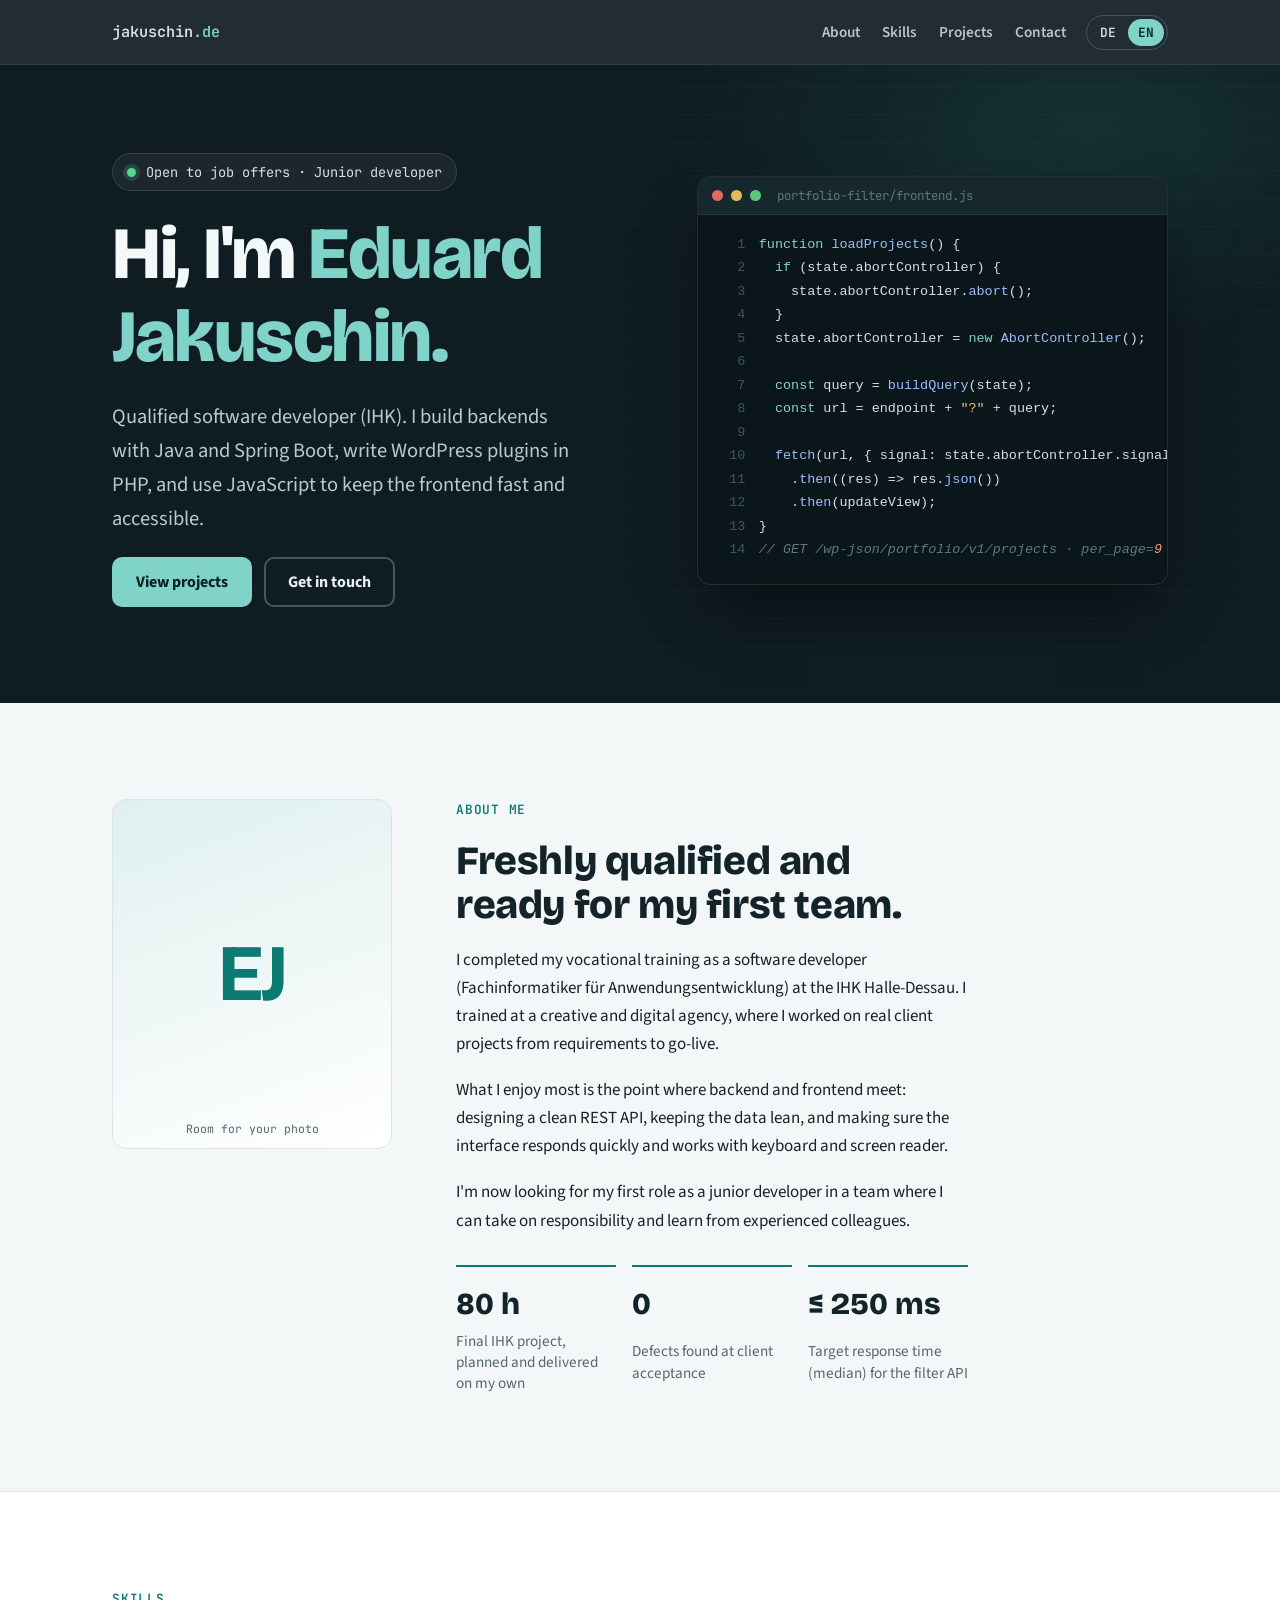
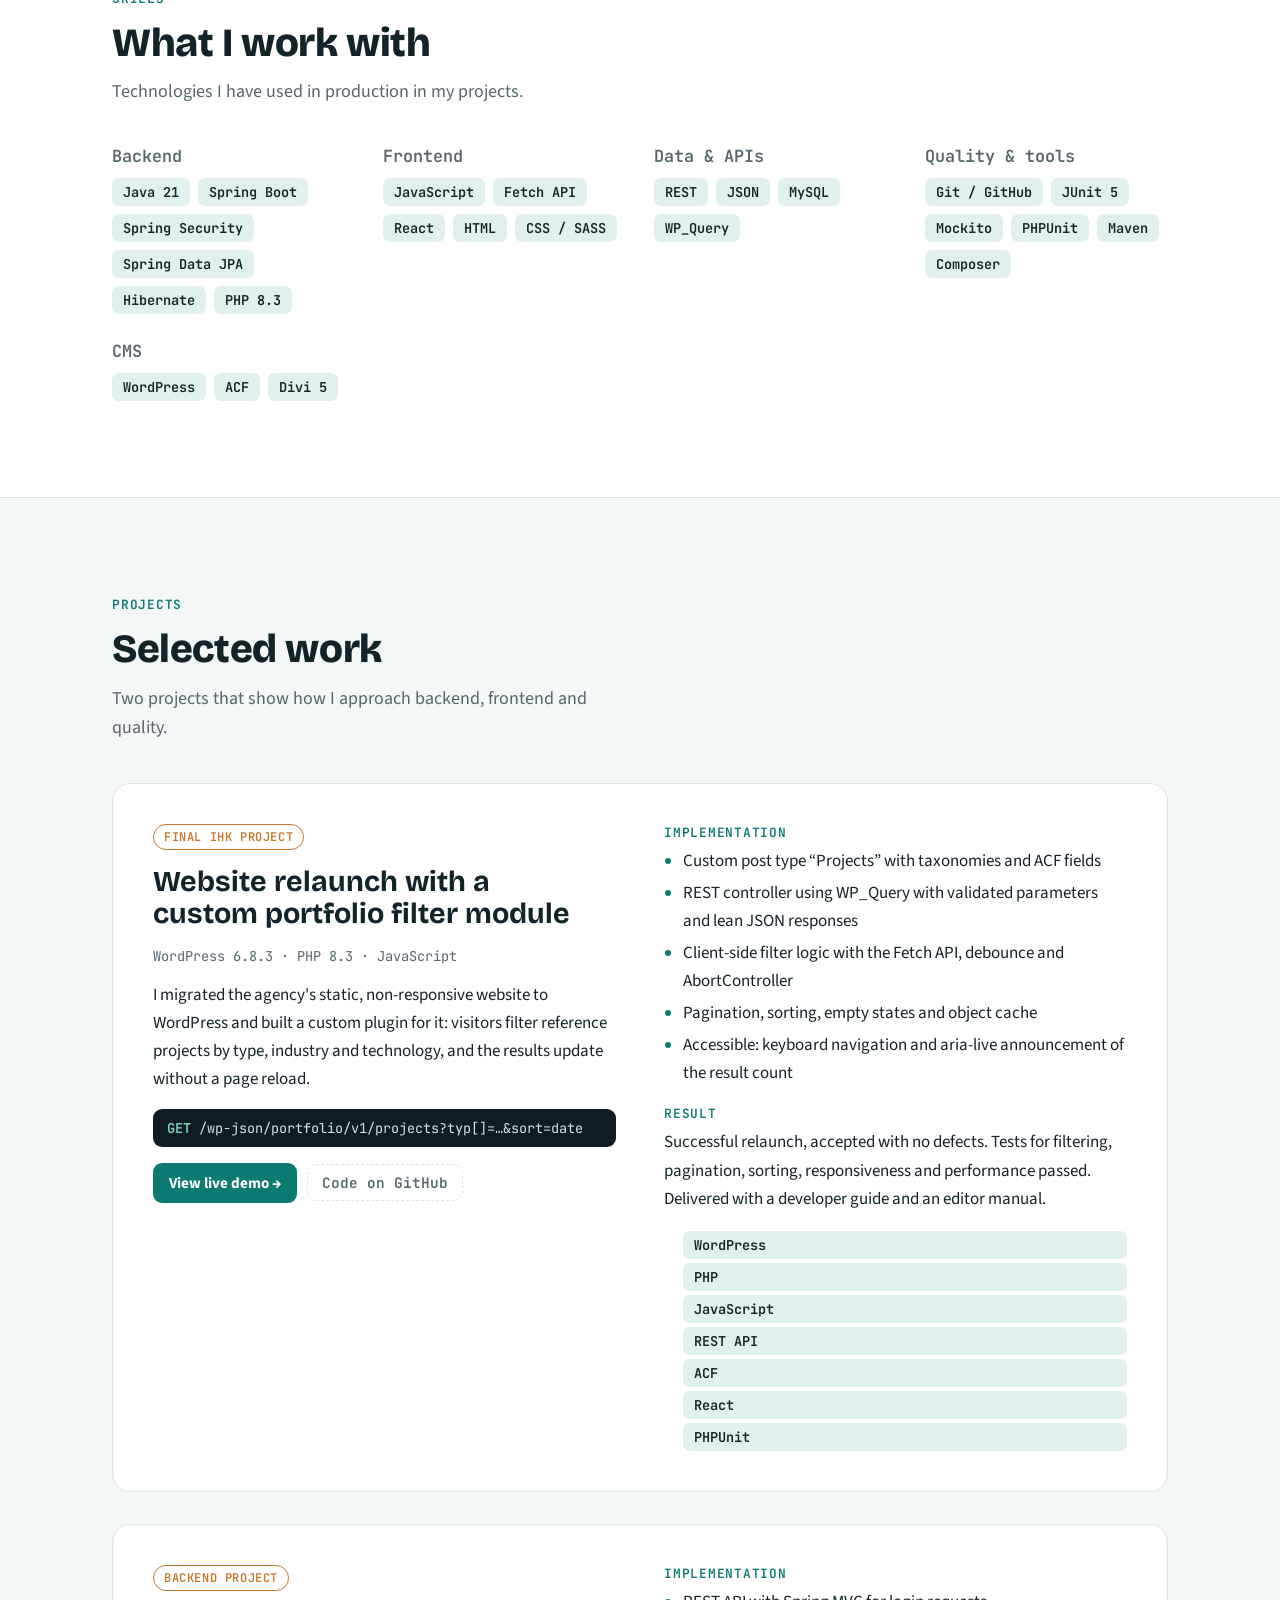
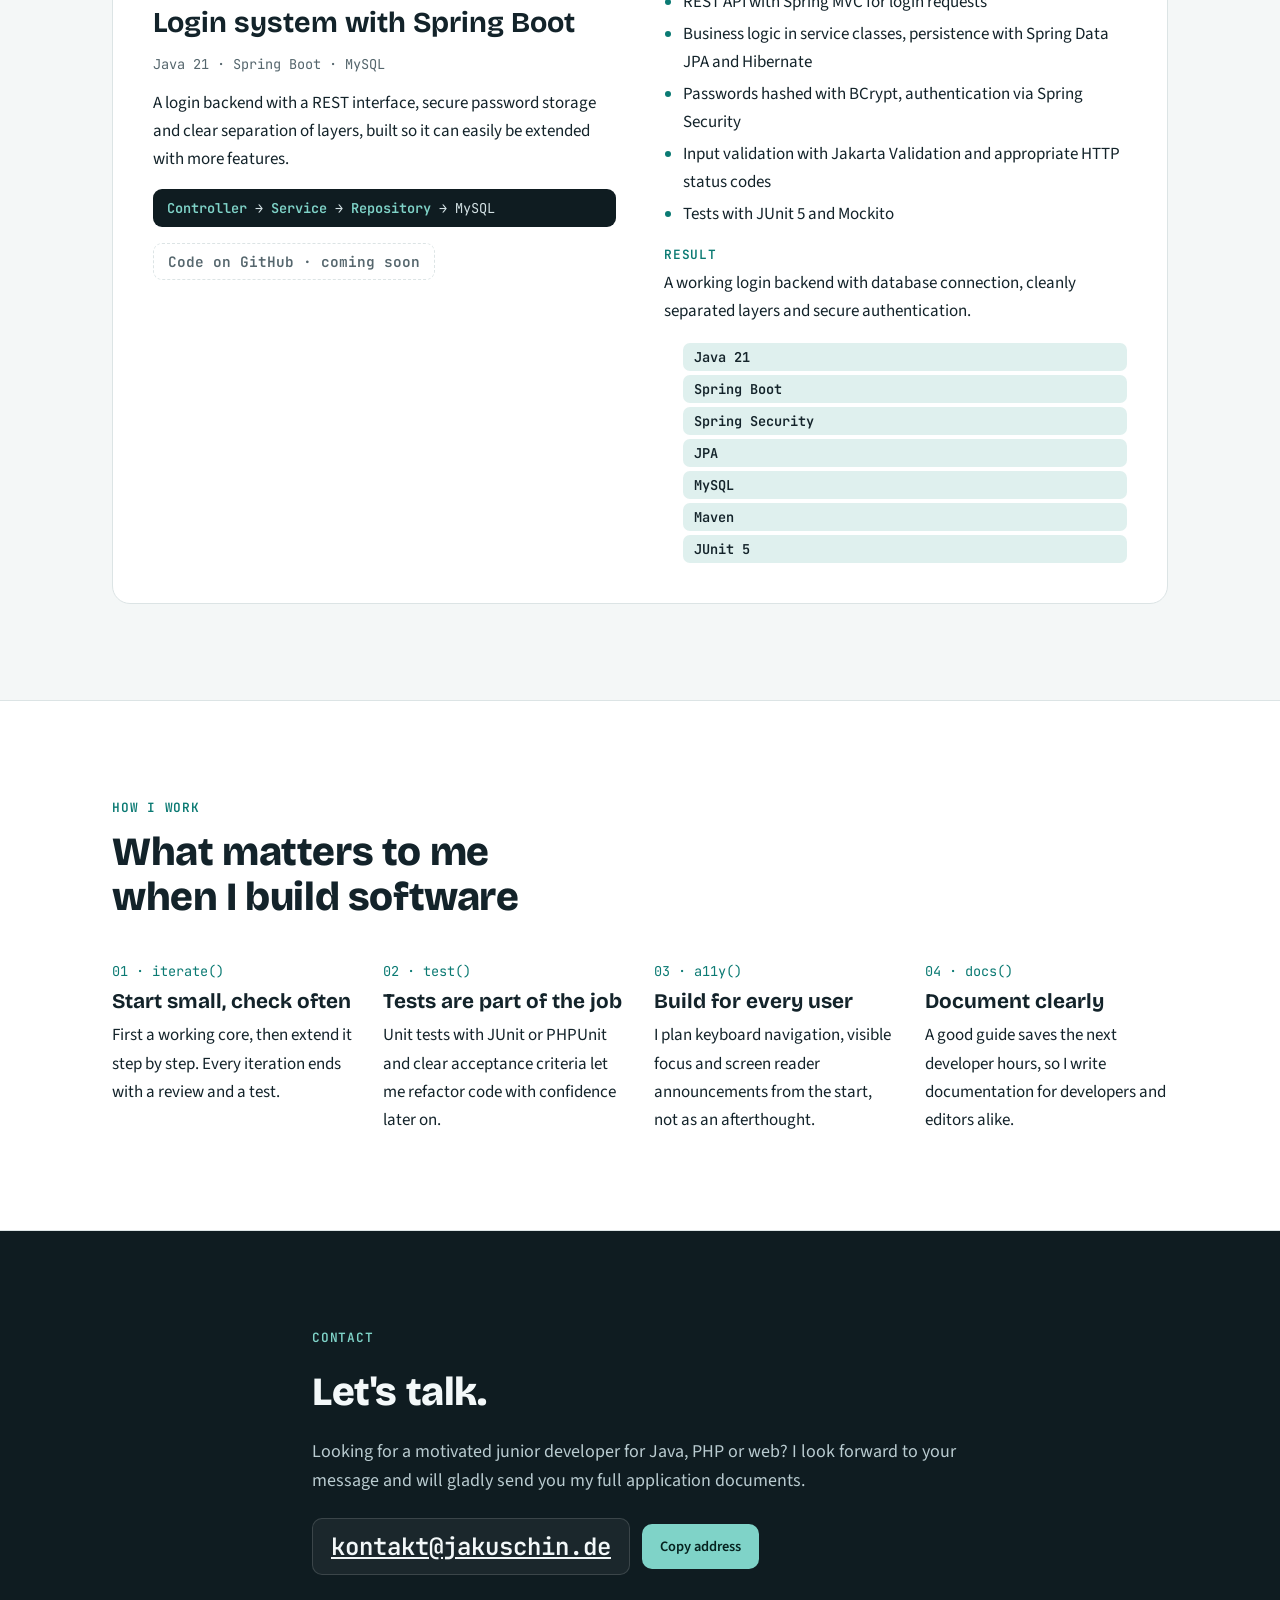
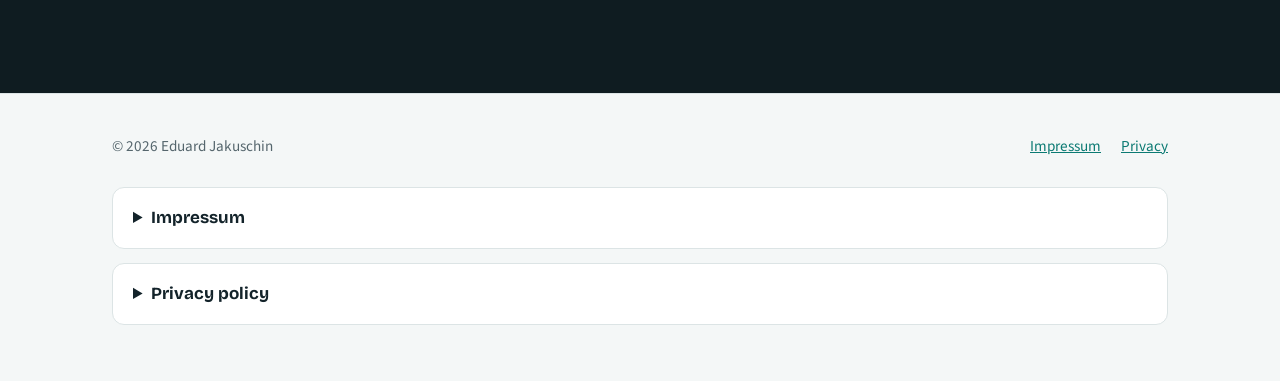
==== index.html @ 0a9c2850 "first commit" ====
<!doctype html>
<html lang="de">
<head>
<meta charset="utf-8">
<meta name="viewport" content="width=device-width, initial-scale=1, viewport-fit=cover">
<title>Eduard Jakuschin</title>
<meta name="description" content="Eduard Jakuschin – Fachinformatiker für Anwendungsentwicklung. Portfolio mit Projekten in Java, Spring Boot, PHP, WordPress und JavaScript.">
<link rel="preconnect" href="https://fonts.googleapis.com">
<link rel="preconnect" href="https://fonts.gstatic.com" crossorigin>
<link rel="stylesheet" href="https://fonts.googleapis.com/css2?family=Bricolage+Grotesque:opsz,wght@12..96,500;12..96,700;12..96,800&family=Source+Sans+3:wght@400;600;700&family=JetBrains+Mono:wght@400;600&display=swap">
<style>
:root{
  --bg:#F4F7F7; --surface:#FFFFFF; --ink:#13232A; --muted:#55666D; --line:#DCE4E5;
  --accent:#0B7A73; --accent-ink:#FFFFFF; --accent-soft:#DFF0EE; --warm:#C9772B;
  --code-bg:#0F1C21; --code-bar:#16272E; --code-fg:#D3E1E4; --code-dim:#5F7780;
  --syn-kw:#7FD3C8; --syn-str:#F0C27A; --syn-fn:#9EBBFF; --syn-num:#F49B8B;
  --font-display:"Bricolage Grotesque", "Segoe UI", system-ui, sans-serif;
  --font-body:"Source Sans 3", "Segoe UI", system-ui, -apple-system, sans-serif;
  --font-mono:"JetBrains Mono", ui-monospace, "SFMono-Regular", Consolas, monospace;
  --radius:14px; --wrap:1120px;
}
@media (prefers-color-scheme: dark){
  :root:not([data-theme="light"]){
    --bg:#0D1518; --surface:#142026; --ink:#E4EDEF; --muted:#9AADB3; --line:#24353C;
    --accent:#3CC4B8; --accent-ink:#04211E; --accent-soft:#12302E; --warm:#E59A55;
    --code-bg:#091114; --code-bar:#101C21; color-scheme:dark;
  }
}
:root[data-theme="dark"]{
  --bg:#0D1518; --surface:#142026; --ink:#E4EDEF; --muted:#9AADB3; --line:#24353C;
  --accent:#3CC4B8; --accent-ink:#04211E; --accent-soft:#12302E; --warm:#E59A55;
  --code-bg:#091114; --code-bar:#101C21; color-scheme:dark;
}

*{box-sizing:border-box}
html{scroll-behavior:smooth}
@media (prefers-reduced-motion: reduce){html{scroll-behavior:auto}*{animation:none!important;transition:none!important}}
body{margin:0;background:var(--bg);color:var(--ink);font-family:var(--font-body);font-size:1.0625rem;line-height:1.65}
a{color:var(--accent)}
:focus-visible{outline:3px solid var(--accent);outline-offset:3px;border-radius:6px}
.wrap{max-width:var(--wrap);margin:0 auto;padding-inline:clamp(16px,4vw,32px)}
h1,h2,h3{font-family:var(--font-display);line-height:1.12;text-wrap:balance;margin:0}
h2{font-size:clamp(1.75rem,3.4vw,2.5rem);font-weight:800;letter-spacing:-.01em}
h3{font-size:1.3rem;font-weight:700}
p{margin:0}
.eyebrow{font-family:var(--font-mono);font-size:.8rem;letter-spacing:.06em;text-transform:uppercase;color:var(--accent);font-weight:600}
section{padding-block:clamp(56px,8vw,96px)}
.section-head{display:grid;gap:12px;max-width:62ch;margin-bottom:40px}
.lead{color:var(--muted);font-size:1.125rem}

.site-header{position:sticky;top:env(safe-area-inset-top,0px);z-index:20;background:color-mix(in srgb,var(--code-bg) 92%,transparent);backdrop-filter:blur(8px);border-bottom:1px solid #ffffff14}
.nav{display:flex;align-items:center;gap:20px;min-height:64px}
.brand{font-family:var(--font-mono);font-weight:600;color:var(--code-fg);text-decoration:none;font-size:.95rem;white-space:nowrap}
.brand span{color:var(--syn-kw)}
.nav-links{display:flex;gap:22px;margin-left:auto;list-style:none;padding:0;margin-block:0}
.nav-links a{color:var(--code-fg);text-decoration:none;font-weight:600;font-size:.95rem;opacity:.85}
.nav-links a:hover{opacity:1;color:var(--syn-kw)}
.lang{display:inline-flex;border:1px solid #ffffff2e;border-radius:999px;padding:3px;gap:2px;flex:none}
.lang button{font:600 .8rem var(--font-mono);color:var(--code-fg);background:none;border:0;padding:5px 10px;border-radius:999px;cursor:pointer}
.lang button[aria-pressed="true"]{background:var(--syn-kw);color:#06221F}
@media (max-width:760px){.nav-links{display:none}.lang{margin-left:auto}}

.hero{background:var(--code-bg);color:var(--code-fg);padding-block:clamp(48px,7vw,88px) clamp(56px,8vw,96px);position:relative;overflow:hidden}
.hero::before{content:"";position:absolute;inset:0;background:
  radial-gradient(600px 300px at 85% 10%, #3cc4b81f, transparent 70%),
  repeating-linear-gradient(0deg, #ffffff06 0 1px, transparent 1px 28px);pointer-events:none}
.hero-grid{position:relative;display:grid;grid-template-columns:1.05fr .95fr;gap:clamp(32px,5vw,64px);align-items:center}
@media (max-width:900px){.hero-grid{grid-template-columns:1fr}}
.hero-text{display:grid;gap:22px;min-width:0}
.hero .eyebrow{color:var(--syn-kw)}
.hero h1{font-size:clamp(2.6rem,6.2vw,4.6rem);font-weight:800;letter-spacing:-.02em;color:#F3F8F9}
.hero h1 .name{color:var(--syn-kw)}
.hero p.sub{font-size:clamp(1.1rem,1.6vw,1.3rem);color:#B9CBD0;max-width:46ch}
.status{display:inline-flex;align-items:center;gap:10px;font-family:var(--font-mono);font-size:.85rem;color:#D3E1E4;background:#ffffff0d;border:1px solid #ffffff1f;padding:7px 14px;border-radius:999px;width:fit-content}
.status i{width:9px;height:9px;border-radius:50%;background:#58D68D;box-shadow:0 0 0 4px #58d68d2e;flex:none}
.cta-row{display:flex;flex-wrap:wrap;gap:12px}
.btn{display:inline-flex;align-items:center;gap:8px;font:700 1rem var(--font-body);padding:12px 22px;border-radius:10px;text-decoration:none;border:2px solid transparent;cursor:pointer;transition:transform .15s ease, background .15s ease}
.btn:hover{transform:translateY(-1px)}
.btn-primary{background:var(--syn-kw);color:#06221F}
.btn-ghost{border-color:#ffffff40;color:#E8F1F3;background:transparent}
.btn-ghost:hover{border-color:var(--syn-kw)}

.editor{background:#0B161A;border:1px solid #ffffff1a;border-radius:var(--radius);box-shadow:0 30px 60px -20px #0009;min-width:0;overflow:hidden}
.editor-bar{display:flex;align-items:center;gap:8px;padding:10px 14px;background:var(--code-bar);border-bottom:1px solid #ffffff12}
.editor-bar i{width:11px;height:11px;border-radius:50%;background:#3A4E56}
.editor-bar i:nth-child(1){background:#E0695F}.editor-bar i:nth-child(2){background:#E5B95A}.editor-bar i:nth-child(3){background:#5CC77A}
.editor-bar span{font:.78rem var(--font-mono);color:var(--code-dim);margin-left:8px}
.editor pre{margin:0;padding:18px 18px 22px;overflow-x:auto;font:.84rem/1.75 var(--font-mono);color:var(--code-fg);counter-reset:ln}
.editor code{display:block}
.editor .ln{display:block}
.editor .ln::before{counter-increment:ln;content:counter(ln);display:inline-block;width:2.2em;margin-right:1em;text-align:right;color:#3E5660}
.k{color:var(--syn-kw)}.s{color:var(--syn-str)}.f{color:var(--syn-fn)}.n{color:var(--syn-num)}.c{color:var(--code-dim);font-style:italic}
.cursor{display:inline-block;width:.55em;height:1.1em;background:var(--syn-kw);vertical-align:-.18em;animation:blink 1.1s steps(1) infinite}
@keyframes blink{50%{opacity:0}}

.about-grid{display:grid;grid-template-columns:280px 1fr;gap:clamp(28px,5vw,64px);align-items:start}
@media (max-width:800px){.about-grid{grid-template-columns:1fr}}
.portrait{aspect-ratio:4/5;max-width:100%;border-radius:var(--radius);background:linear-gradient(160deg,var(--accent-soft),var(--surface));border:1px solid var(--line);display:grid;place-items:center;position:relative}
.portrait b{font-family:var(--font-display);font-size:5rem;color:var(--accent);letter-spacing:-.03em}
.portrait small{position:absolute;bottom:12px;left:0;right:0;text-align:center;font:.72rem var(--font-mono);color:var(--muted)}
@media (max-width:800px){.portrait{max-width:220px}}
.about-text{display:grid;gap:18px;max-width:64ch;min-width:0}
.facts{display:grid;grid-template-columns:repeat(3,1fr);gap:16px;margin-top:12px}
@media (max-width:620px){.facts{grid-template-columns:1fr}}
.fact{border-top:2px solid var(--accent);padding-top:12px;display:grid;gap:2px}
.fact strong{font-family:var(--font-display);font-size:1.9rem;font-weight:800;font-variant-numeric:tabular-nums}
.fact span{color:var(--muted);font-size:.95rem;line-height:1.4}

.skills{background:var(--surface);border-block:1px solid var(--line)}
.skill-grid{display:grid;grid-template-columns:repeat(auto-fit,minmax(230px,1fr));gap:28px}
.skill-group{display:grid;gap:12px;align-content:start}
.skill-group h3{font-size:1.05rem;font-family:var(--font-mono);font-weight:600;color:var(--muted)}
.tags{display:flex;flex-wrap:wrap;gap:8px;list-style:none;padding:0;margin:0}
.tags li{font:600 .85rem var(--font-mono);padding:5px 11px;border-radius:7px;background:var(--accent-soft);color:var(--ink)}

.projects{display:grid;gap:32px}
.project{background:var(--surface);border:1px solid var(--line);border-radius:18px;padding:clamp(22px,4vw,40px);display:grid;grid-template-columns:1fr 1fr;gap:clamp(24px,4vw,48px)}
@media (max-width:860px){.project{grid-template-columns:1fr}}
.project-main{display:grid;gap:16px;align-content:start;min-width:0}
.badge{display:inline-flex;align-items:center;gap:6px;font:600 .75rem var(--font-mono);text-transform:uppercase;letter-spacing:.05em;color:var(--warm);border:1px solid currentColor;padding:4px 10px;border-radius:999px;width:fit-content}
.project h3{font-size:clamp(1.4rem,2.4vw,1.8rem)}
.project-meta{font:.85rem var(--font-mono);color:var(--muted)}
.endpoint{font:.85rem var(--font-mono);background:var(--code-bg);color:var(--code-fg);padding:10px 14px;border-radius:9px;overflow-x:auto;white-space:nowrap}
.endpoint b{color:var(--syn-kw);font-weight:600}
.project-detail{display:grid;gap:18px;align-content:start;min-width:0}
.project-detail h4{margin:0 0 6px;font:600 .8rem var(--font-mono);text-transform:uppercase;letter-spacing:.06em;color:var(--accent)}
.project-detail ul{margin:0;padding-left:1.1em;display:grid;gap:4px}
.project-detail li::marker{color:var(--accent)}
.project-links{display:flex;flex-wrap:wrap;gap:10px;align-items:center}
.btn-demo{display:inline-flex;align-items:center;font:700 .95rem var(--font-body);background:var(--accent);color:var(--accent-ink);text-decoration:none;padding:9px 16px;border-radius:9px}
.btn-demo::after{content:" →";white-space:pre}
.repo-link{border-style:solid;text-decoration:none}
.repo-link:hover{border-color:var(--accent);color:var(--accent)}
.repo{display:inline-flex;align-items:center;gap:8px;font:600 .9rem var(--font-mono);color:var(--muted);border:1px dashed var(--line);padding:8px 14px;border-radius:9px;width:fit-content}

.approach{display:grid;grid-template-columns:repeat(auto-fit,minmax(240px,1fr));gap:28px}
.approach div{display:grid;gap:8px;align-content:start}
.approach code{font-family:var(--font-mono);font-size:.85rem;color:var(--accent)}

.contact{background:var(--code-bg);color:var(--code-fg)}
.contact-inner{display:grid;gap:22px;max-width:720px}
.contact h2{color:#F3F8F9}
.contact .lead{color:#B9CBD0}
.mail-box{display:flex;flex-wrap:wrap;align-items:center;gap:12px}
.mail{font:600 clamp(1.1rem,2.6vw,1.5rem) var(--font-mono);color:#F3F8F9;background:#ffffff0d;border:1px solid #ffffff24;padding:12px 18px;border-radius:10px;user-select:all;overflow-wrap:anywhere}
.copy-btn{font:600 .9rem var(--font-body);background:var(--syn-kw);color:#06221F;border:0;padding:12px 18px;border-radius:10px;cursor:pointer}
.contact .note{font-size:.9rem;color:#8FA6AD}

footer{padding-block:40px 56px;border-top:1px solid var(--line)}
.foot{display:flex;flex-wrap:wrap;justify-content:space-between;gap:16px;color:var(--muted);font-size:.95rem}
.foot nav{display:flex;gap:20px}
.legal{display:grid;gap:14px;margin-top:28px}
.legal details{background:var(--surface);border:1px solid var(--line);border-radius:12px;padding:16px 20px}
.legal summary{cursor:pointer;font-weight:700;font-family:var(--font-display)}
.legal .body{display:grid;gap:10px;margin-top:12px;color:var(--ink);font-size:.98rem;max-width:68ch}
.legal .ph{background:var(--accent-soft);padding:0 4px;border-radius:4px;font-family:var(--font-mono);font-size:.88em}
</style>

</head>
<body>
<header class="site-header">
  <div class="wrap nav">
    <a class="brand" href="#top">jakuschin<span>.de</span></a>
    <ul class="nav-links">
      <li><a href="#about" data-i18n="nav.about">Über mich</a></li>
      <li><a href="#skills" data-i18n="nav.skills">Skills</a></li>
      <li><a href="#projects" data-i18n="nav.projects">Projekte</a></li>
      <li><a href="#contact" data-i18n="nav.contact">Kontakt</a></li>
    </ul>
    <div class="lang" role="group" aria-label="Sprache / Language">
      <button type="button" id="lang-de" data-lang="de" aria-pressed="true">DE</button>
      <button type="button" id="lang-en" data-lang="en" aria-pressed="false">EN</button>
    </div>
  </div>
</header>

<main id="top">
  <section class="hero" aria-labelledby="hero-title">
    <div class="wrap hero-grid">
      <div class="hero-text">
        <span class="status"><i></i><span data-i18n="hero.status">Offen für Jobangebote · Junior-Entwickler</span></span>
        <h1 id="hero-title"><span data-i18n="hero.hi">Hallo, ich bin</span> <span class="name">Eduard Jakuschin.</span></h1>
        <p class="sub" data-i18n="hero.sub">Fachinformatiker für Anwendungsentwicklung. Ich baue Backends mit Java und Spring Boot, schreibe WordPress-Plugins in PHP und sorge im Frontend mit JavaScript dafür, dass alles schnell und zugänglich bleibt.</p>
        <div class="cta-row">
          <a class="btn btn-primary" href="#projects" data-i18n="hero.cta1">Projekte ansehen</a>
          <a class="btn btn-ghost" href="#contact" data-i18n="hero.cta2">Kontakt aufnehmen</a>
        </div>
      </div>

      <div class="editor" aria-hidden="true">
        <div class="editor-bar"><i></i><i></i><i></i><span>portfolio-filter/frontend.js</span></div>
<pre><code><span class="ln"><span class="k">function</span> <span class="f">loadProjects</span>() {</span><span class="ln">  <span class="k">if</span> (state.abortController) {</span><span class="ln">    state.abortController.<span class="f">abort</span>();</span><span class="ln">  }</span><span class="ln">  state.abortController = <span class="k">new</span> <span class="f">AbortController</span>();</span><span class="ln"></span><span class="ln">  <span class="k">const</span> query = <span class="f">buildQuery</span>(state);</span><span class="ln">  <span class="k">const</span> url = endpoint + <span class="s">"?"</span> + query;</span><span class="ln"></span><span class="ln">  <span class="f">fetch</span>(url, { signal: state.abortController.signal })</span><span class="ln">    .<span class="f">then</span>((res) =&gt; res.<span class="f">json</span>())</span><span class="ln">    .<span class="f">then</span>(updateView);</span><span class="ln">}</span><span class="ln"><span class="c">// GET /wp-json/portfolio/v1/projects · per_page=<span class="n">9</span></span> <span class="cursor"></span></span></code></pre>
      </div>
    </div>
  </section>

  <section id="about" aria-labelledby="about-title">
    <div class="wrap about-grid">
      <div class="portrait" role="img" aria-label="Platzhalter für ein Foto von Eduard Jakuschin">
        <b>EJ</b>
        <small data-i18n="about.photo">Platz für dein Foto</small>
      </div>
      <div class="about-text">
        <span class="eyebrow" data-i18n="about.eyebrow">Über mich</span>
        <h2 id="about-title" data-i18n="about.title">Frisch ausgelernt und bereit für das erste Team.</h2>
        <p data-i18n="about.p1">Ich habe meine Ausbildung zum Fachinformatiker für Anwendungsentwicklung bei der IHK Halle-Dessau abgeschlossen. Gelernt habe ich in einer Kreativ- und Digitalagentur. Dort habe ich echte Kundenprojekte von der Anforderung bis zum Go-live begleitet.</p>
        <p data-i18n="about.p2">Am meisten Spaß macht mir die Stelle, an der Backend und Frontend zusammenkommen: eine saubere REST-API entwerfen, die Daten schlank halten und dafür sorgen, dass die Oberfläche schnell reagiert und auch mit Tastatur und Screenreader funktioniert.</p>
        <p data-i18n="about.p3">Jetzt suche ich meinen Einstieg als Junior-Entwickler in einem Team, in dem ich Verantwortung übernehmen und von erfahrenen Kolleginnen und Kollegen lernen kann.</p>
        <div class="facts">
          <div class="fact"><strong>80 h</strong><span data-i18n="about.f1">IHK-Abschlussprojekt, eigenständig geplant und umgesetzt</span></div>
          <div class="fact"><strong>0</strong><span data-i18n="about.f2">Mängel bei der Abnahme durch den Auftraggeber</span></div>
          <div class="fact"><strong>≤ 250 ms</strong><span data-i18n="about.f3">Ziel-Antwortzeit (Median) für die Filter-API</span></div>
        </div>
      </div>
    </div>
  </section>

  <section id="skills" class="skills" aria-labelledby="skills-title">
    <div class="wrap">
      <div class="section-head">
        <span class="eyebrow" data-i18n="skills.eyebrow">Skills</span>
        <h2 id="skills-title" data-i18n="skills.title">Womit ich arbeite</h2>
        <p class="lead" data-i18n="skills.lead">Technologien, die ich in meinen Projekten produktiv eingesetzt habe.</p>
      </div>
      <div class="skill-grid">
        <div class="skill-group"><h3>Backend</h3><ul class="tags"><li>Java 21</li><li>Spring Boot</li><li>Spring Security</li><li>Spring Data JPA</li><li>Hibernate</li><li>PHP 8.3</li></ul></div>
        <div class="skill-group"><h3>Frontend</h3><ul class="tags"><li>JavaScript</li><li>Fetch API</li><li>React</li><li>HTML</li><li>CSS / SASS</li></ul></div>
        <div class="skill-group"><h3 data-i18n="skills.data">Daten &amp; APIs</h3><ul class="tags"><li>REST</li><li>JSON</li><li>MySQL</li><li>WP_Query</li></ul></div>
        <div class="skill-group"><h3 data-i18n="skills.tools">Qualität &amp; Werkzeuge</h3><ul class="tags"><li>Git / GitHub</li><li>JUnit 5</li><li>Mockito</li><li>PHPUnit</li><li>Maven</li><li>Composer</li></ul></div>
        <div class="skill-group"><h3>CMS</h3><ul class="tags"><li>WordPress</li><li>ACF</li><li>Divi 5</li></ul></div>
      </div>
    </div>
  </section>

  <section id="projects" aria-labelledby="projects-title">
    <div class="wrap">
      <div class="section-head">
        <span class="eyebrow" data-i18n="projects.eyebrow">Projekte</span>
        <h2 id="projects-title" data-i18n="projects.title">Ausgewählte Arbeiten</h2>
        <p class="lead" data-i18n="projects.lead">Zwei Projekte, die zeigen, wie ich an Backend, Frontend und Qualität herangehe.</p>
      </div>

      <div class="projects">
        <article class="project">
          <div class="project-main">
            <span class="badge" data-i18n="p1.badge">IHK-Abschlussprojekt</span>
            <h3 data-i18n="p1.title">Website-Relaunch mit eigenem Portfolio-Filter-Modul</h3>
            <p class="project-meta">WordPress 6.8.3 · PHP 8.3 · JavaScript</p>
            <p data-i18n="p1.desc">Die statisch gepflegte, nicht responsive Agentur-Website habe ich auf WordPress migriert und dafür ein eigenes Plugin entwickelt: Besucher filtern Referenzprojekte nach Typ, Branche und Technologie, und die Ergebnisse aktualisieren sich ohne Seitenreload.</p>
            <div class="endpoint"><b>GET</b> /wp-json/portfolio/v1/projects?typ[]=…&amp;sort=date</div>
            <div class="project-links">
              <a class="btn-demo" href="portfolio-filter/" data-i18n="p1.demo">Live-Demo ansehen</a>
              <a class="repo repo-link" href="https://github.com/eedgit/homepage/tree/main/portfolio-filter" data-i18n="p1.code">Code auf GitHub</a>
            </div>
          </div>
          <div class="project-detail">
            <div>
              <h4 data-i18n="label.impl">Umsetzung</h4>
              <ul>
                <li data-i18n="p1.i1">Custom Post Type „Projekte“ mit Taxonomien und ACF-Feldern</li>
                <li data-i18n="p1.i2">REST-Controller mit WP_Query, validierten Parametern und schlanken JSON-Antworten</li>
                <li data-i18n="p1.i3">Filterlogik im Client mit Fetch API, Debounce und AbortController</li>
                <li data-i18n="p1.i4">Pagination, Sortierung, leere Zustände und Object-Cache</li>
                <li data-i18n="p1.i5">Barrierearm: Tastaturbedienung und aria-live-Ansage der Trefferzahl</li>
              </ul>
            </div>
            <div>
              <h4 data-i18n="label.result">Ergebnis</h4>
              <p data-i18n="p1.result">Erfolgreicher Relaunch, Abnahme ohne Mängel. Tests für Filterung, Pagination, Sortierung, Responsivität und Performance bestanden. Dazu ein Entwickler-Leitfaden und eine Redaktionsanleitung.</p>
            </div>
            <ul class="tags"><li>WordPress</li><li>PHP</li><li>JavaScript</li><li>REST API</li><li>ACF</li><li>React</li><li>PHPUnit</li></ul>
          </div>
        </article>

        <article class="project">
          <div class="project-main">
            <span class="badge" data-i18n="p2.badge">Backend-Projekt</span>
            <h3 data-i18n="p2.title">Login-System mit Spring Boot</h3>
            <p class="project-meta">Java 21 · Spring Boot · MySQL</p>
            <p data-i18n="p2.desc">Ein Login-Backend mit REST-Schnittstelle, sicherer Passwortspeicherung und klarer Schichtentrennung. Gebaut so, dass es sich leicht um weitere Funktionen erweitern lässt.</p>
            <div class="endpoint"><b>Controller</b> → <b>Service</b> → <b>Repository</b> → MySQL</div>
            <span class="repo" data-i18n="repo.soon">Code auf GitHub · folgt in Kürze</span>
          </div>
          <div class="project-detail">
            <div>
              <h4 data-i18n="label.impl">Umsetzung</h4>
              <ul>
                <li data-i18n="p2.i1">REST-API mit Spring MVC für Login-Anfragen</li>
                <li data-i18n="p2.i2">Geschäftslogik in Service-Klassen, Persistenz mit Spring Data JPA und Hibernate</li>
                <li data-i18n="p2.i3">Passwörter mit BCrypt gehasht, Authentifizierung über Spring Security</li>
                <li data-i18n="p2.i4">Eingabevalidierung mit Jakarta Validation und passenden HTTP-Statuscodes</li>
                <li data-i18n="p2.i5">Tests mit JUnit 5 und Mockito</li>
              </ul>
            </div>
            <div>
              <h4 data-i18n="label.result">Ergebnis</h4>
              <p data-i18n="p2.result">Ein funktionsfähiges Login-Backend mit Datenbankanbindung, sauber getrennten Schichten und sicherer Authentifizierung.</p>
            </div>
            <ul class="tags"><li>Java 21</li><li>Spring Boot</li><li>Spring Security</li><li>JPA</li><li>MySQL</li><li>Maven</li><li>JUnit 5</li></ul>
          </div>
        </article>
      </div>
    </div>
  </section>

  <section class="skills" aria-labelledby="approach-title">
    <div class="wrap">
      <div class="section-head">
        <span class="eyebrow" data-i18n="approach.eyebrow">Arbeitsweise</span>
        <h2 id="approach-title" data-i18n="approach.title">Was mir beim Entwickeln wichtig ist</h2>
      </div>
      <div class="approach">
        <div><code>01 · iterate()</code><h3 data-i18n="a1.t">Klein anfangen, oft prüfen</h3><p data-i18n="a1.p">Erst ein lauffähiger Kern, dann Schritt für Schritt erweitern. Jede Iteration endet mit Review und Test.</p></div>
        <div><code>02 · test()</code><h3 data-i18n="a2.t">Tests gehören dazu</h3><p data-i18n="a2.p">Unit-Tests mit JUnit oder PHPUnit und klare Abnahmekriterien geben mir die Sicherheit, Code auch später noch umbauen zu können.</p></div>
        <div><code>03 · a11y()</code><h3 data-i18n="a3.t">Für alle Nutzer bauen</h3><p data-i18n="a3.p">Tastaturbedienung, sichtbarer Fokus und Screenreader-Ansagen plane ich von Anfang an mit ein, nicht erst am Schluss.</p></div>
        <div><code>04 · docs()</code><h3 data-i18n="a4.t">Verständlich dokumentieren</h3><p data-i18n="a4.p">Ein guter Leitfaden spart dem nächsten Entwickler Stunden. Deshalb schreibe ich Dokumentation für Entwickler und Redaktion.</p></div>
      </div>
    </div>
  </section>

  <section id="contact" class="contact" aria-labelledby="contact-title">
    <div class="wrap contact-inner">
      <span class="eyebrow" style="color:var(--syn-kw)" data-i18n="contact.eyebrow">Kontakt</span>
      <h2 id="contact-title" data-i18n="contact.title">Lassen Sie uns sprechen.</h2>
      <p class="lead" data-i18n="contact.lead">Sie suchen einen motivierten Junior-Entwickler für Java, PHP oder Web? Ich freue mich über Ihre Nachricht und schicke Ihnen gern meine vollständigen Bewerbungsunterlagen.</p>
      <div class="mail-box">
        <a class="mail" id="mail" href="mailto:kontakt@jakuschin.de">kontakt@jakuschin.de</a>
        <button type="button" class="copy-btn" id="copy-mail" data-i18n="contact.copy">Adresse kopieren</button>
      </div>
      <p class="note" id="copy-note" aria-live="polite"></p>
    </div>
  </section>
</main>

<footer>
  <div class="wrap">
    <div class="foot">
      <span>© 2026 Eduard Jakuschin</span>
      <nav aria-label="Rechtliches">
        <a href="#impressum">Impressum</a>
        <a href="#datenschutz" data-i18n="foot.privacy">Datenschutz</a>
      </nav>
    </div>

    <div class="legal">
      <details id="impressum">
        <summary>Impressum</summary>
        <div class="body">
          <p><strong>Angaben gemäß § 5 DDG</strong></p>
          <p>Eduard Jakuschin<br><span class="ph">[Straße und Hausnummer]</span><br><span class="ph">[PLZ] [Ort]</span></p>
          <p><strong>Kontakt</strong><br>E-Mail: kontakt@jakuschin.de</p>
          <p><strong>Verantwortlich für den Inhalt nach § 18 Abs. 2 MStV</strong><br>Eduard Jakuschin, Anschrift wie oben</p>
        </div>
      </details>
      <details id="datenschutz">
        <summary data-i18n="foot.privacyTitle">Datenschutzerklärung</summary>
        <div class="body">
          <p><span class="ph">[Datenschutzerklärung einfügen]</span></p>
        </div>
      </details>
    </div>
  </div>
</footer>

<script>
const T = {
  en: {
    "nav.about":"About","nav.skills":"Skills","nav.projects":"Projects","nav.contact":"Contact",
    "hero.status":"Open to job offers · Junior developer",
    "hero.hi":"Hi, I'm",
    "hero.sub":"Qualified software developer (IHK). I build backends with Java and Spring Boot, write WordPress plugins in PHP, and use JavaScript to keep the frontend fast and accessible.",
    "hero.cta1":"View projects","hero.cta2":"Get in touch",
    "about.photo":"Room for your photo",
    "about.eyebrow":"About me",
    "about.title":"Freshly qualified and ready for my first team.",
    "about.p1":"I completed my vocational training as a software developer (Fachinformatiker für Anwendungsentwicklung) at the IHK Halle-Dessau. I trained at a creative and digital agency, where I worked on real client projects from requirements to go-live.",
    "about.p2":"What I enjoy most is the point where backend and frontend meet: designing a clean REST API, keeping the data lean, and making sure the interface responds quickly and works with keyboard and screen reader.",
    "about.p3":"I'm now looking for my first role as a junior developer in a team where I can take on responsibility and learn from experienced colleagues.",
    "about.f1":"Final IHK project, planned and delivered on my own",
    "about.f2":"Defects found at client acceptance",
    "about.f3":"Target response time (median) for the filter API",
    "skills.eyebrow":"Skills","skills.title":"What I work with",
    "skills.lead":"Technologies I have used in production in my projects.",
    "skills.data":"Data & APIs","skills.tools":"Quality & tools",
    "projects.eyebrow":"Projects","projects.title":"Selected work",
    "projects.lead":"Two projects that show how I approach backend, frontend and quality.",
    "p1.badge":"Final IHK project",
    "p1.title":"Website relaunch with a custom portfolio filter module",
    "p1.desc":"I migrated the agency's static, non-responsive website to WordPress and built a custom plugin for it: visitors filter reference projects by type, industry and technology, and the results update without a page reload.",
    "repo.soon":"Code on GitHub · coming soon",
    "p1.demo":"View live demo","p1.code":"Code on GitHub",
    "label.impl":"Implementation","label.result":"Result",
    "p1.i1":"Custom post type “Projects” with taxonomies and ACF fields",
    "p1.i2":"REST controller using WP_Query with validated parameters and lean JSON responses",
    "p1.i3":"Client-side filter logic with the Fetch API, debounce and AbortController",
    "p1.i4":"Pagination, sorting, empty states and object cache",
    "p1.i5":"Accessible: keyboard navigation and aria-live announcement of the result count",
    "p1.result":"Successful relaunch, accepted with no defects. Tests for filtering, pagination, sorting, responsiveness and performance passed. Delivered with a developer guide and an editor manual.",
    "p2.badge":"Backend project",
    "p2.title":"Login system with Spring Boot",
    "p2.desc":"A login backend with a REST interface, secure password storage and clear separation of layers, built so it can easily be extended with more features.",
    "p2.i1":"REST API with Spring MVC for login requests",
    "p2.i2":"Business logic in service classes, persistence with Spring Data JPA and Hibernate",
    "p2.i3":"Passwords hashed with BCrypt, authentication via Spring Security",
    "p2.i4":"Input validation with Jakarta Validation and appropriate HTTP status codes",
    "p2.i5":"Tests with JUnit 5 and Mockito",
    "p2.result":"A working login backend with database connection, cleanly separated layers and secure authentication.",
    "approach.eyebrow":"How I work","approach.title":"What matters to me when I build software",
    "a1.t":"Start small, check often","a1.p":"First a working core, then extend it step by step. Every iteration ends with a review and a test.",
    "a2.t":"Tests are part of the job","a2.p":"Unit tests with JUnit or PHPUnit and clear acceptance criteria let me refactor code with confidence later on.",
    "a3.t":"Build for every user","a3.p":"I plan keyboard navigation, visible focus and screen reader announcements from the start, not as an afterthought.",
    "a4.t":"Document clearly","a4.p":"A good guide saves the next developer hours, so I write documentation for developers and editors alike.",
    "contact.eyebrow":"Contact","contact.title":"Let's talk.",
    "contact.lead":"Looking for a motivated junior developer for Java, PHP or web? I look forward to your message and will gladly send you my full application documents.",
    "contact.copy":"Copy address","contact.copied":"Address copied.","contact.select":"Address selected. Press Ctrl+C to copy.",
    "foot.privacy":"Privacy","foot.privacyTitle":"Privacy policy"
  }
};
T.de = {};
document.querySelectorAll("[data-i18n]").forEach(el => { T.de[el.dataset.i18n] = el.textContent; });
T.de["contact.copied"] = "Adresse kopiert.";
T.de["contact.select"] = "Adresse markiert. Mit Strg+C kopieren.";

let lang = "de";
function setLang(l){
  lang = l;
  document.documentElement.lang = l;
  document.querySelectorAll("[data-i18n]").forEach(el => {
    const v = T[l][el.dataset.i18n];
    if (v !== undefined) el.textContent = v;
  });
  document.querySelectorAll(".lang button").forEach(b => b.setAttribute("aria-pressed", String(b.dataset.lang === l)));
  document.getElementById("copy-note").textContent = "";
  try { localStorage.setItem("lang", l); } catch(e) {}
}
document.querySelectorAll(".lang button").forEach(b => b.addEventListener("click", () => setLang(b.dataset.lang)));

let saved = null;
try { saved = localStorage.getItem("lang"); } catch(e) {}
const initial = saved || ((navigator.language || "de").toLowerCase().startsWith("de") ? "de" : "en");
if (initial !== "de") setLang(initial);

function openLegal(){
  const id = location.hash.slice(1);
  const d = id && document.getElementById(id);
  if (d && d.tagName === "DETAILS") d.open = true;
}
document.querySelectorAll('.foot a[href^="#"]').forEach(a => a.addEventListener("click", () => {
  const d = document.getElementById(a.getAttribute("href").slice(1));
  if (d) d.open = true;
}));
window.addEventListener("hashchange", openLegal); openLegal();

document.getElementById("copy-mail").addEventListener("click", () => {
  const note = document.getElementById("copy-note");
  const mail = document.getElementById("mail");
  const fallback = () => {
    const r = document.createRange(); r.selectNodeContents(mail);
    const s = window.getSelection(); s.removeAllRanges(); s.addRange(r);
    note.textContent = T[lang]["contact.select"];
  };
  try {
    navigator.clipboard.writeText(mail.textContent.trim())
      .then(() => { note.textContent = T[lang]["contact.copied"]; })
      .catch(fallback);
  } catch(e) { fallback(); }
});
</script>
</body>
</html>
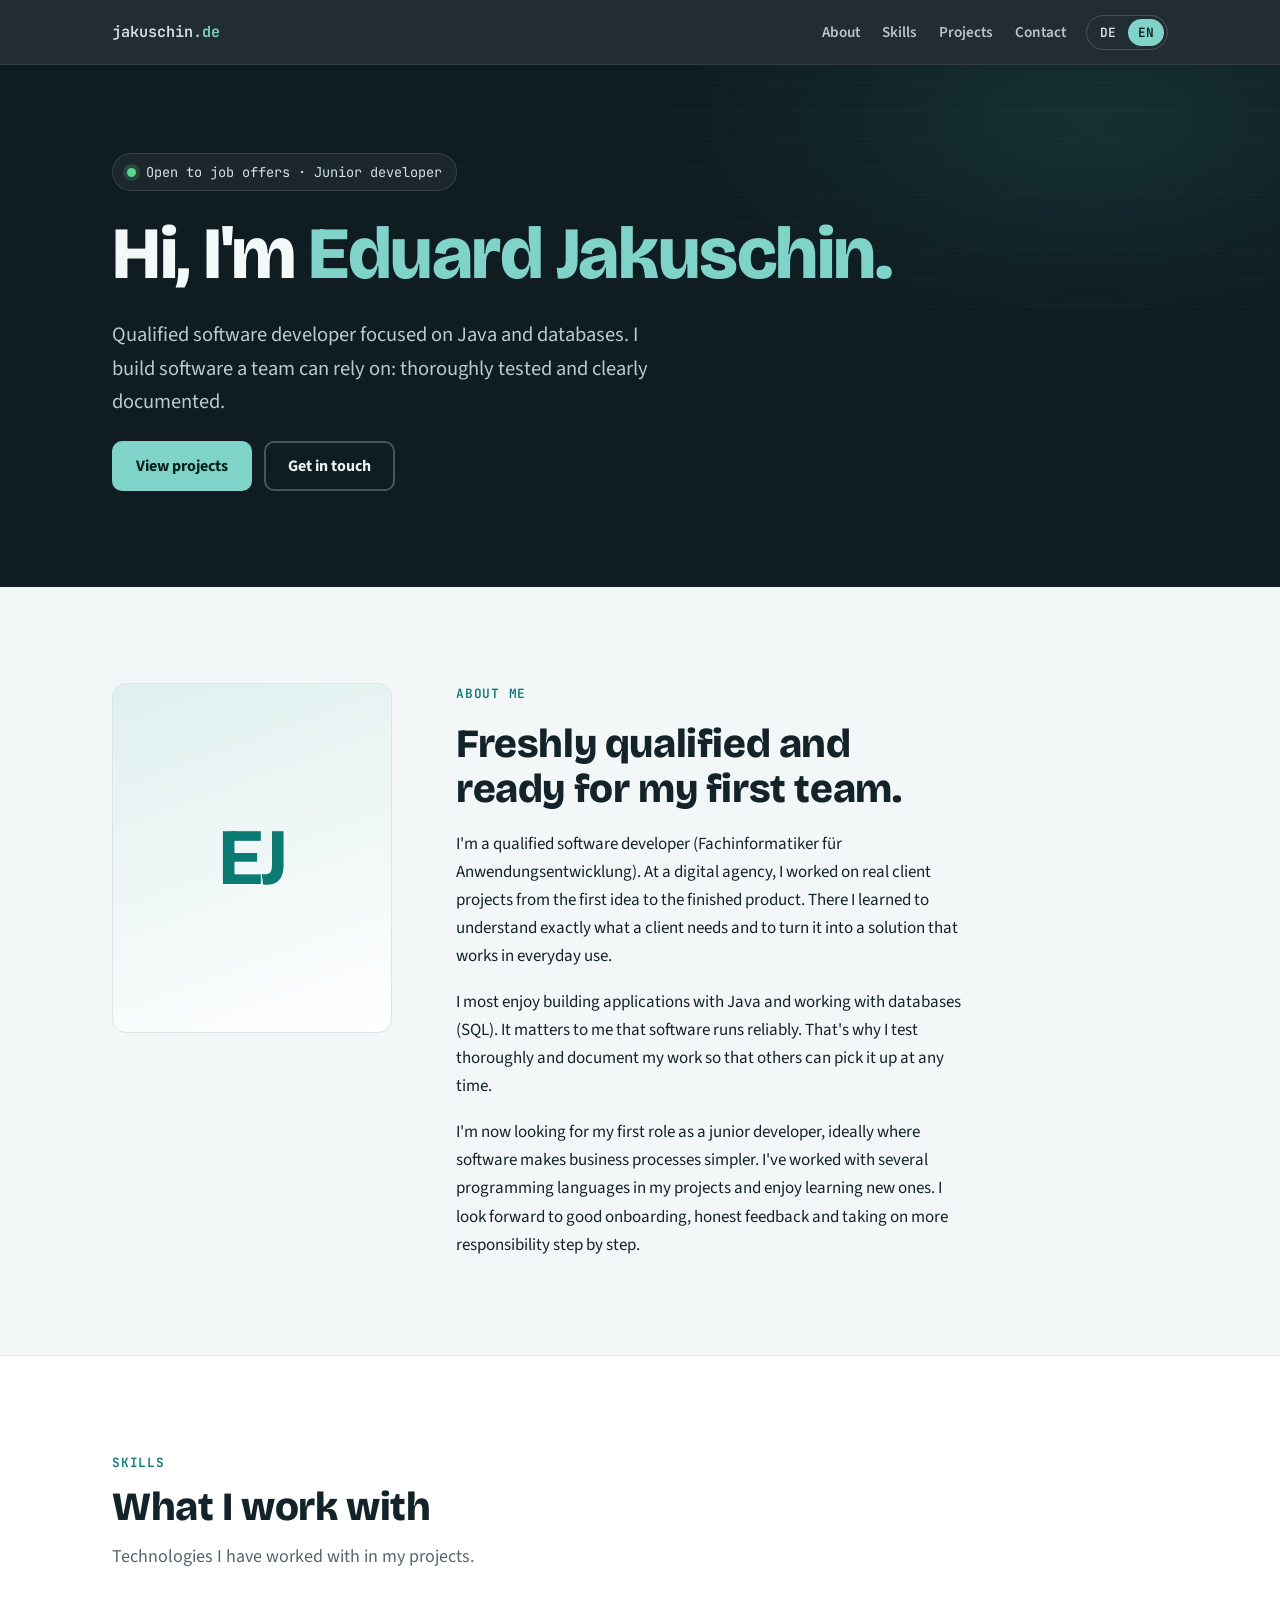
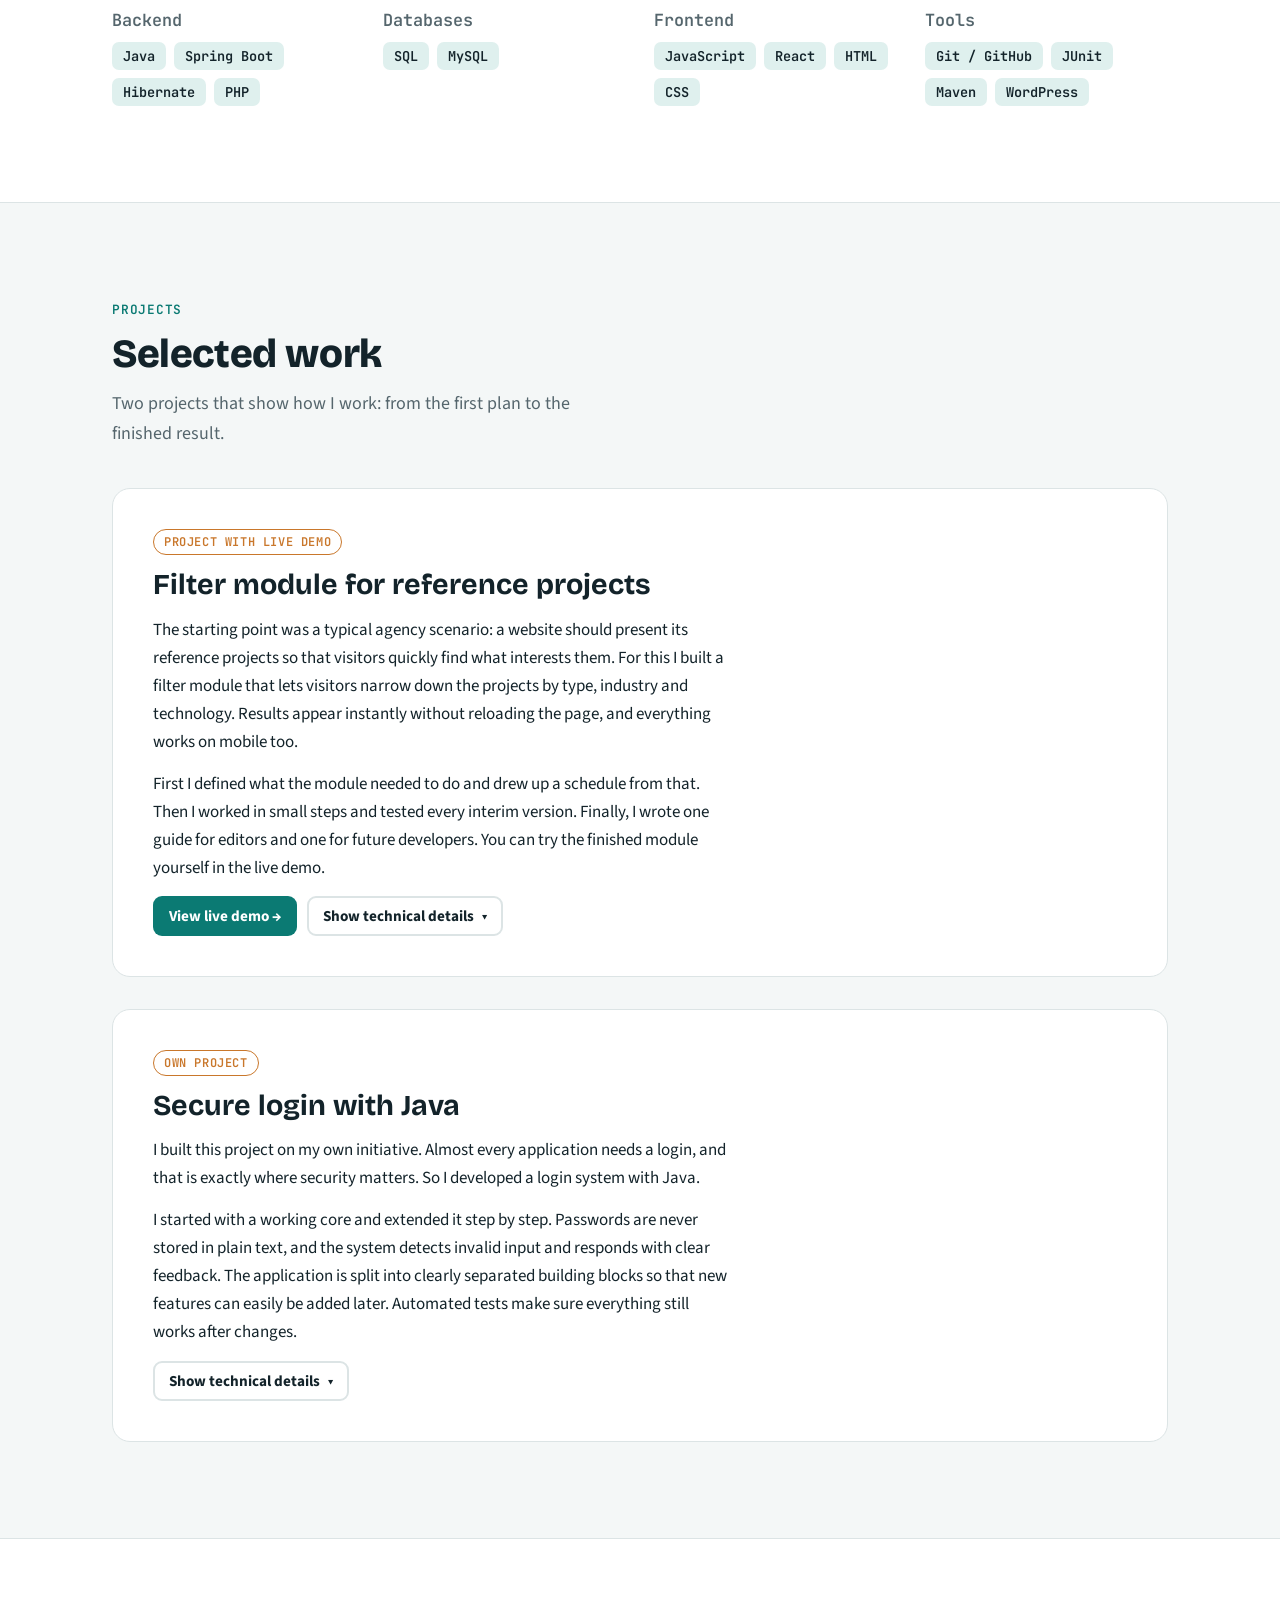
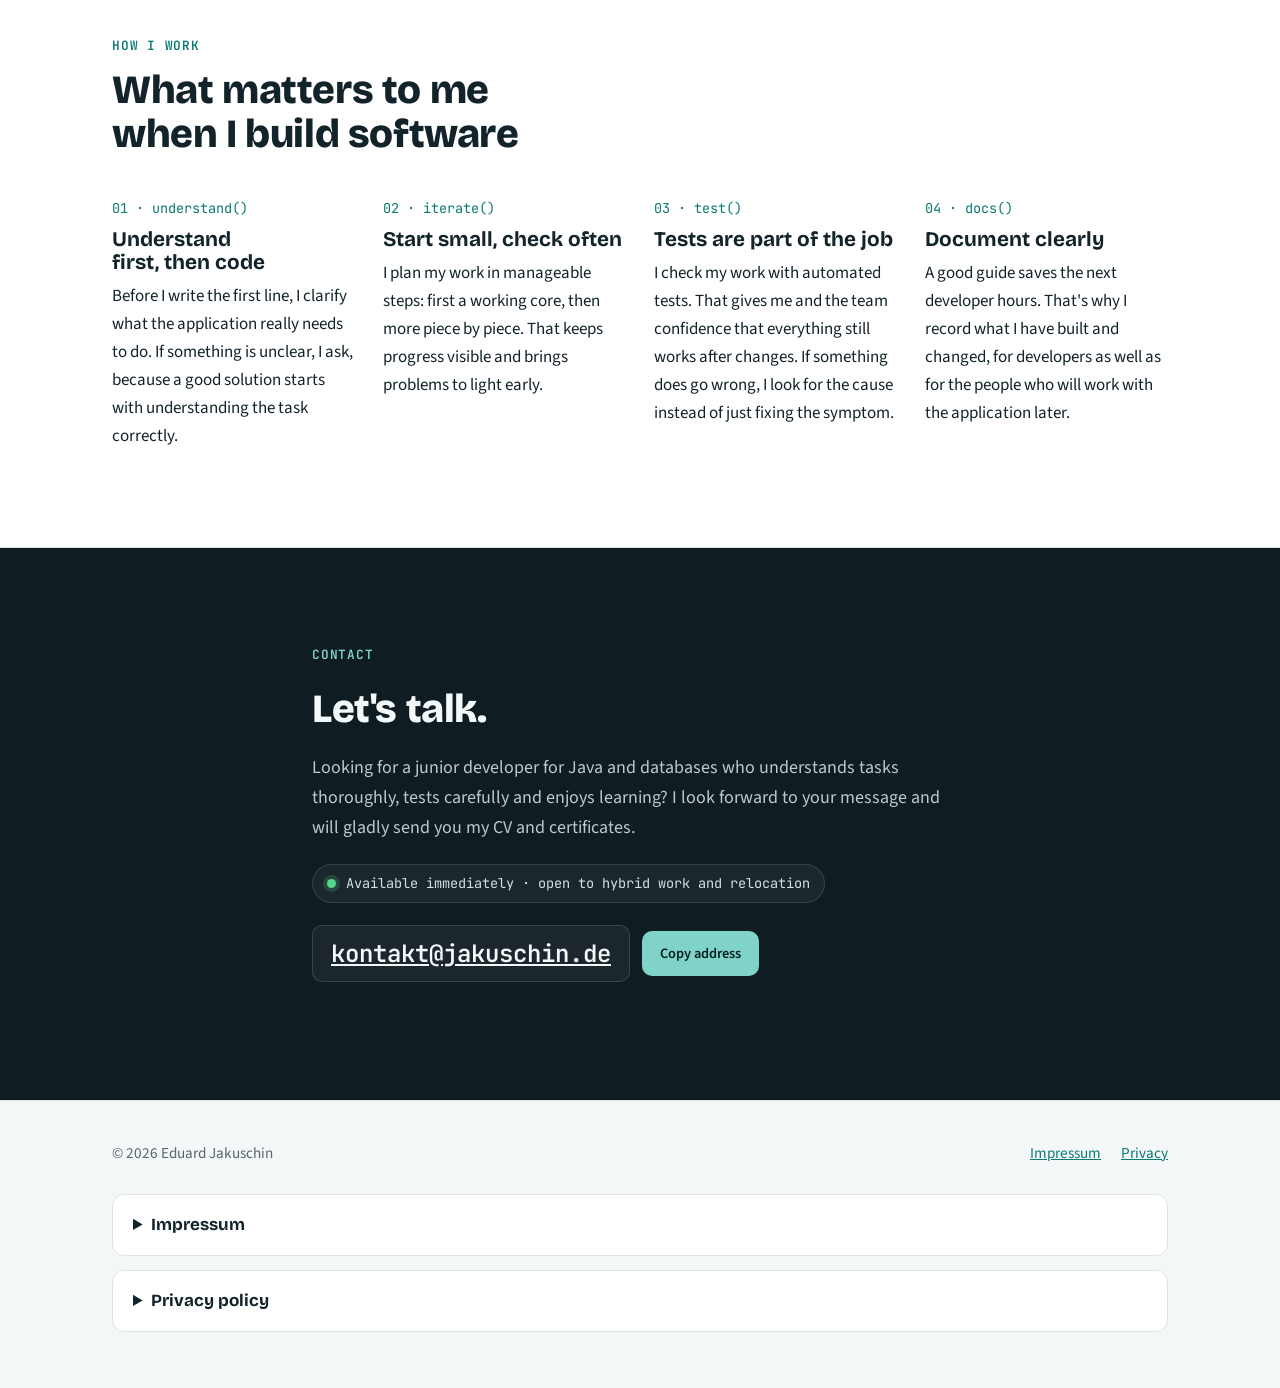
==== commit 26214079: "Add files via upload Sektionoptimierung" ====
--- a/index.html
+++ b/index.html
@@ -33,6 +33,7 @@
 }
 
 *{box-sizing:border-box}
+[hidden]{display:none!important}
 html{scroll-behavior:smooth}
 @media (prefers-reduced-motion: reduce){html{scroll-behavior:auto}*{animation:none!important;transition:none!important}}
 body{margin:0;background:var(--bg);color:var(--ink);font-family:var(--font-body);font-size:1.0625rem;line-height:1.65}
@@ -64,13 +65,12 @@
 .hero::before{content:"";position:absolute;inset:0;background:
   radial-gradient(600px 300px at 85% 10%, #3cc4b81f, transparent 70%),
   repeating-linear-gradient(0deg, #ffffff06 0 1px, transparent 1px 28px);pointer-events:none}
-.hero-grid{position:relative;display:grid;grid-template-columns:1.05fr .95fr;gap:clamp(32px,5vw,64px);align-items:center}
-@media (max-width:900px){.hero-grid{grid-template-columns:1fr}}
-.hero-text{display:grid;gap:22px;min-width:0}
+.hero-grid{position:relative}
+.hero-text{display:grid;gap:22px;min-width:0;max-width:780px}
 .hero .eyebrow{color:var(--syn-kw)}
 .hero h1{font-size:clamp(2.6rem,6.2vw,4.6rem);font-weight:800;letter-spacing:-.02em;color:#F3F8F9}
 .hero h1 .name{color:var(--syn-kw)}
-.hero p.sub{font-size:clamp(1.1rem,1.6vw,1.3rem);color:#B9CBD0;max-width:46ch}
+.hero p.sub{font-size:clamp(1.1rem,1.6vw,1.3rem);color:#B9CBD0;max-width:54ch}
 .status{display:inline-flex;align-items:center;gap:10px;font-family:var(--font-mono);font-size:.85rem;color:#D3E1E4;background:#ffffff0d;border:1px solid #ffffff1f;padding:7px 14px;border-radius:999px;width:fit-content}
 .status i{width:9px;height:9px;border-radius:50%;background:#58D68D;box-shadow:0 0 0 4px #58d68d2e;flex:none}
 .cta-row{display:flex;flex-wrap:wrap;gap:12px}
@@ -80,31 +80,13 @@
 .btn-ghost{border-color:#ffffff40;color:#E8F1F3;background:transparent}
 .btn-ghost:hover{border-color:var(--syn-kw)}
 
-.editor{background:#0B161A;border:1px solid #ffffff1a;border-radius:var(--radius);box-shadow:0 30px 60px -20px #0009;min-width:0;overflow:hidden}
-.editor-bar{display:flex;align-items:center;gap:8px;padding:10px 14px;background:var(--code-bar);border-bottom:1px solid #ffffff12}
-.editor-bar i{width:11px;height:11px;border-radius:50%;background:#3A4E56}
-.editor-bar i:nth-child(1){background:#E0695F}.editor-bar i:nth-child(2){background:#E5B95A}.editor-bar i:nth-child(3){background:#5CC77A}
-.editor-bar span{font:.78rem var(--font-mono);color:var(--code-dim);margin-left:8px}
-.editor pre{margin:0;padding:18px 18px 22px;overflow-x:auto;font:.84rem/1.75 var(--font-mono);color:var(--code-fg);counter-reset:ln}
-.editor code{display:block}
-.editor .ln{display:block}
-.editor .ln::before{counter-increment:ln;content:counter(ln);display:inline-block;width:2.2em;margin-right:1em;text-align:right;color:#3E5660}
-.k{color:var(--syn-kw)}.s{color:var(--syn-str)}.f{color:var(--syn-fn)}.n{color:var(--syn-num)}.c{color:var(--code-dim);font-style:italic}
-.cursor{display:inline-block;width:.55em;height:1.1em;background:var(--syn-kw);vertical-align:-.18em;animation:blink 1.1s steps(1) infinite}
-@keyframes blink{50%{opacity:0}}
-
 .about-grid{display:grid;grid-template-columns:280px 1fr;gap:clamp(28px,5vw,64px);align-items:start}
 @media (max-width:800px){.about-grid{grid-template-columns:1fr}}
-.portrait{aspect-ratio:4/5;max-width:100%;border-radius:var(--radius);background:linear-gradient(160deg,var(--accent-soft),var(--surface));border:1px solid var(--line);display:grid;place-items:center;position:relative}
+.portrait{aspect-ratio:4/5;max-width:100%;border-radius:var(--radius);background:linear-gradient(160deg,var(--accent-soft),var(--surface));border:1px solid var(--line);display:grid;place-items:center;position:relative;overflow:hidden}
 .portrait b{font-family:var(--font-display);font-size:5rem;color:var(--accent);letter-spacing:-.03em}
-.portrait small{position:absolute;bottom:12px;left:0;right:0;text-align:center;font:.72rem var(--font-mono);color:var(--muted)}
+.portrait img{position:absolute;inset:0;width:100%;height:100%;object-fit:cover}
 @media (max-width:800px){.portrait{max-width:220px}}
 .about-text{display:grid;gap:18px;max-width:64ch;min-width:0}
-.facts{display:grid;grid-template-columns:repeat(3,1fr);gap:16px;margin-top:12px}
-@media (max-width:620px){.facts{grid-template-columns:1fr}}
-.fact{border-top:2px solid var(--accent);padding-top:12px;display:grid;gap:2px}
-.fact strong{font-family:var(--font-display);font-size:1.9rem;font-weight:800;font-variant-numeric:tabular-nums}
-.fact span{color:var(--muted);font-size:.95rem;line-height:1.4}
 
 .skills{background:var(--surface);border-block:1px solid var(--line)}
 .skill-grid{display:grid;grid-template-columns:repeat(auto-fit,minmax(230px,1fr));gap:28px}
@@ -114,21 +96,27 @@
 .tags li{font:600 .85rem var(--font-mono);padding:5px 11px;border-radius:7px;background:var(--accent-soft);color:var(--ink)}
 
 .projects{display:grid;gap:32px}
-.project{background:var(--surface);border:1px solid var(--line);border-radius:18px;padding:clamp(22px,4vw,40px);display:grid;grid-template-columns:1fr 1fr;gap:clamp(24px,4vw,48px)}
-@media (max-width:860px){.project{grid-template-columns:1fr}}
-.project-main{display:grid;gap:16px;align-content:start;min-width:0}
+.project{background:var(--surface);border:1px solid var(--line);border-radius:18px;padding:clamp(22px,4vw,40px);display:grid;gap:clamp(20px,3vw,28px)}
+.summary{display:grid;gap:14px;max-width:72ch;min-width:0}
+.tech{display:grid;grid-template-columns:1fr 1fr;gap:clamp(24px,4vw,48px);border-top:1px solid var(--line);padding-top:clamp(20px,3vw,32px)}
+@media (max-width:860px){.tech{grid-template-columns:1fr}}
+.project-main{display:grid;gap:14px;align-content:start;min-width:0}
 .badge{display:inline-flex;align-items:center;gap:6px;font:600 .75rem var(--font-mono);text-transform:uppercase;letter-spacing:.05em;color:var(--warm);border:1px solid currentColor;padding:4px 10px;border-radius:999px;width:fit-content}
 .project h3{font-size:clamp(1.4rem,2.4vw,1.8rem)}
+.tech-title{margin:0;font-family:var(--font-display);font-size:1.2rem;font-weight:700;line-height:1.2}
 .project-meta{font:.85rem var(--font-mono);color:var(--muted)}
-.endpoint{font:.85rem var(--font-mono);background:var(--code-bg);color:var(--code-fg);padding:10px 14px;border-radius:9px;overflow-x:auto;white-space:nowrap}
-.endpoint b{color:var(--syn-kw);font-weight:600}
 .project-detail{display:grid;gap:18px;align-content:start;min-width:0}
 .project-detail h4{margin:0 0 6px;font:600 .8rem var(--font-mono);text-transform:uppercase;letter-spacing:.06em;color:var(--accent)}
 .project-detail ul{margin:0;padding-left:1.1em;display:grid;gap:4px}
 .project-detail li::marker{color:var(--accent)}
+.project-detail .tags{display:flex;padding-left:0;gap:8px}
 .project-links{display:flex;flex-wrap:wrap;gap:10px;align-items:center}
 .btn-demo{display:inline-flex;align-items:center;font:700 .95rem var(--font-body);background:var(--accent);color:var(--accent-ink);text-decoration:none;padding:9px 16px;border-radius:9px}
 .btn-demo::after{content:" →";white-space:pre}
+.btn-toggle{display:inline-flex;align-items:center;gap:8px;font:700 .95rem var(--font-body);background:transparent;color:var(--ink);border:2px solid var(--line);padding:7px 14px;border-radius:9px;cursor:pointer}
+.btn-toggle:hover{border-color:var(--accent);color:var(--accent)}
+.btn-toggle::after{content:"▾";display:inline-block;transition:transform .2s ease}
+.btn-toggle[aria-expanded="true"]::after{transform:rotate(180deg)}
 .repo-link{border-style:solid;text-decoration:none}
 .repo-link:hover{border-color:var(--accent);color:var(--accent)}
 .repo{display:inline-flex;align-items:center;gap:8px;font:600 .9rem var(--font-mono);color:var(--muted);border:1px dashed var(--line);padding:8px 14px;border-radius:9px;width:fit-content}
@@ -180,37 +168,27 @@
       <div class="hero-text">
         <span class="status"><i></i><span data-i18n="hero.status">Offen für Jobangebote · Junior-Entwickler</span></span>
         <h1 id="hero-title"><span data-i18n="hero.hi">Hallo, ich bin</span> <span class="name">Eduard Jakuschin.</span></h1>
-        <p class="sub" data-i18n="hero.sub">Fachinformatiker für Anwendungsentwicklung. Ich baue Backends mit Java und Spring Boot, schreibe WordPress-Plugins in PHP und sorge im Frontend mit JavaScript dafür, dass alles schnell und zugänglich bleibt.</p>
+        <p class="sub" data-i18n="hero.sub">Fachinformatiker für Anwendungsentwicklung mit Schwerpunkt Java und Datenbanken. Ich entwickle Software, auf die sich ein Team verlassen kann: gründlich getestet und verständlich dokumentiert.</p>
         <div class="cta-row">
           <a class="btn btn-primary" href="#projects" data-i18n="hero.cta1">Projekte ansehen</a>
           <a class="btn btn-ghost" href="#contact" data-i18n="hero.cta2">Kontakt aufnehmen</a>
         </div>
       </div>
-
-      <div class="editor" aria-hidden="true">
-        <div class="editor-bar"><i></i><i></i><i></i><span>portfolio-filter/frontend.js</span></div>
-<pre><code><span class="ln"><span class="k">function</span> <span class="f">loadProjects</span>() {</span><span class="ln">  <span class="k">if</span> (state.abortController) {</span><span class="ln">    state.abortController.<span class="f">abort</span>();</span><span class="ln">  }</span><span class="ln">  state.abortController = <span class="k">new</span> <span class="f">AbortController</span>();</span><span class="ln"></span><span class="ln">  <span class="k">const</span> query = <span class="f">buildQuery</span>(state);</span><span class="ln">  <span class="k">const</span> url = endpoint + <span class="s">"?"</span> + query;</span><span class="ln"></span><span class="ln">  <span class="f">fetch</span>(url, { signal: state.abortController.signal })</span><span class="ln">    .<span class="f">then</span>((res) =&gt; res.<span class="f">json</span>())</span><span class="ln">    .<span class="f">then</span>(updateView);</span><span class="ln">}</span><span class="ln"><span class="c">// GET /wp-json/portfolio/v1/projects · per_page=<span class="n">9</span></span> <span class="cursor"></span></span></code></pre>
-      </div>
     </div>
   </section>
 
   <section id="about" aria-labelledby="about-title">
     <div class="wrap about-grid">
-      <div class="portrait" role="img" aria-label="Platzhalter für ein Foto von Eduard Jakuschin">
+      <div class="portrait" aria-hidden="true">
+        <!-- Foto einsetzen: <b>EJ</b> durch <img src="foto.jpg" alt="Eduard Jakuschin"> ersetzen und oben aria-hidden="true" entfernen. -->
         <b>EJ</b>
-        <small data-i18n="about.photo">Platz für dein Foto</small>
       </div>
       <div class="about-text">
         <span class="eyebrow" data-i18n="about.eyebrow">Über mich</span>
         <h2 id="about-title" data-i18n="about.title">Frisch ausgelernt und bereit für das erste Team.</h2>
-        <p data-i18n="about.p1">Ich habe meine Ausbildung zum Fachinformatiker für Anwendungsentwicklung bei der IHK Halle-Dessau abgeschlossen. Gelernt habe ich in einer Kreativ- und Digitalagentur. Dort habe ich echte Kundenprojekte von der Anforderung bis zum Go-live begleitet.</p>
-        <p data-i18n="about.p2">Am meisten Spaß macht mir die Stelle, an der Backend und Frontend zusammenkommen: eine saubere REST-API entwerfen, die Daten schlank halten und dafür sorgen, dass die Oberfläche schnell reagiert und auch mit Tastatur und Screenreader funktioniert.</p>
-        <p data-i18n="about.p3">Jetzt suche ich meinen Einstieg als Junior-Entwickler in einem Team, in dem ich Verantwortung übernehmen und von erfahrenen Kolleginnen und Kollegen lernen kann.</p>
-        <div class="facts">
-          <div class="fact"><strong>80 h</strong><span data-i18n="about.f1">IHK-Abschlussprojekt, eigenständig geplant und umgesetzt</span></div>
-          <div class="fact"><strong>0</strong><span data-i18n="about.f2">Mängel bei der Abnahme durch den Auftraggeber</span></div>
-          <div class="fact"><strong>≤ 250 ms</strong><span data-i18n="about.f3">Ziel-Antwortzeit (Median) für die Filter-API</span></div>
-        </div>
+        <p data-i18n="about.p1">Ich bin Fachinformatiker für Anwendungsentwicklung. In einer Digitalagentur habe ich echte Kundenprojekte von der ersten Idee bis zum fertigen Produkt begleitet. Dabei habe ich gelernt, genau zu verstehen, was ein Kunde braucht, und daraus eine Lösung zu machen, die im Alltag funktioniert.</p>
+        <p data-i18n="about.p2">Am liebsten entwickle ich Anwendungen mit Java und arbeite mit Datenbanken (SQL). Mir ist wichtig, dass Software zuverlässig läuft. Deshalb teste ich gründlich und dokumentiere meine Arbeit so, dass andere jederzeit daran anknüpfen können.</p>
+        <p data-i18n="about.p3">Jetzt suche ich meinen Einstieg als Junior-Entwickler, am liebsten dort, wo Software die Abläufe in Unternehmen einfacher macht. In meinen Projekten habe ich mit mehreren Programmiersprachen gearbeitet, und neue lerne ich gern dazu. Ich freue mich auf eine gute Einarbeitung, ehrliches Feedback und darauf, Schritt für Schritt mehr Verantwortung zu übernehmen.</p>
       </div>
     </div>
   </section>
@@ -220,14 +198,13 @@
       <div class="section-head">
         <span class="eyebrow" data-i18n="skills.eyebrow">Skills</span>
         <h2 id="skills-title" data-i18n="skills.title">Womit ich arbeite</h2>
-        <p class="lead" data-i18n="skills.lead">Technologien, die ich in meinen Projekten produktiv eingesetzt habe.</p>
+        <p class="lead" data-i18n="skills.lead">Technologien, mit denen ich in meinen Projekten gearbeitet habe.</p>
       </div>
       <div class="skill-grid">
-        <div class="skill-group"><h3>Backend</h3><ul class="tags"><li>Java 21</li><li>Spring Boot</li><li>Spring Security</li><li>Spring Data JPA</li><li>Hibernate</li><li>PHP 8.3</li></ul></div>
-        <div class="skill-group"><h3>Frontend</h3><ul class="tags"><li>JavaScript</li><li>Fetch API</li><li>React</li><li>HTML</li><li>CSS / SASS</li></ul></div>
-        <div class="skill-group"><h3 data-i18n="skills.data">Daten &amp; APIs</h3><ul class="tags"><li>REST</li><li>JSON</li><li>MySQL</li><li>WP_Query</li></ul></div>
-        <div class="skill-group"><h3 data-i18n="skills.tools">Qualität &amp; Werkzeuge</h3><ul class="tags"><li>Git / GitHub</li><li>JUnit 5</li><li>Mockito</li><li>PHPUnit</li><li>Maven</li><li>Composer</li></ul></div>
-        <div class="skill-group"><h3>CMS</h3><ul class="tags"><li>WordPress</li><li>ACF</li><li>Divi 5</li></ul></div>
+        <div class="skill-group"><h3>Backend</h3><ul class="tags"><li>Java</li><li>Spring Boot</li><li>Hibernate</li><li>PHP</li></ul></div>
+        <div class="skill-group"><h3 data-i18n="skills.db">Datenbanken</h3><ul class="tags"><li>SQL</li><li>MySQL</li></ul></div>
+        <div class="skill-group"><h3>Frontend</h3><ul class="tags"><li>JavaScript</li><li>React</li><li>HTML</li><li>CSS</li></ul></div>
+        <div class="skill-group"><h3 data-i18n="skills.tools">Werkzeuge</h3><ul class="tags"><li>Git / GitHub</li><li>JUnit</li><li>Maven</li><li>WordPress</li></ul></div>
       </div>
     </div>
   </section>
@@ -237,66 +214,84 @@
       <div class="section-head">
         <span class="eyebrow" data-i18n="projects.eyebrow">Projekte</span>
         <h2 id="projects-title" data-i18n="projects.title">Ausgewählte Arbeiten</h2>
-        <p class="lead" data-i18n="projects.lead">Zwei Projekte, die zeigen, wie ich an Backend, Frontend und Qualität herangehe.</p>
+        <p class="lead" data-i18n="projects.lead">Zwei Projekte, die zeigen, wie ich arbeite: von der ersten Planung bis zum fertigen Ergebnis.</p>
       </div>
 
       <div class="projects">
-        <article class="project">
-          <div class="project-main">
-            <span class="badge" data-i18n="p1.badge">IHK-Abschlussprojekt</span>
-            <h3 data-i18n="p1.title">Website-Relaunch mit eigenem Portfolio-Filter-Modul</h3>
-            <p class="project-meta">WordPress 6.8.3 · PHP 8.3 · JavaScript</p>
-            <p data-i18n="p1.desc">Die statisch gepflegte, nicht responsive Agentur-Website habe ich auf WordPress migriert und dafür ein eigenes Plugin entwickelt: Besucher filtern Referenzprojekte nach Typ, Branche und Technologie, und die Ergebnisse aktualisieren sich ohne Seitenreload.</p>
-            <div class="endpoint"><b>GET</b> /wp-json/portfolio/v1/projects?typ[]=…&amp;sort=date</div>
+        <article class="project" aria-labelledby="s1-title">
+          <div class="summary">
+            <span class="badge" data-i18n="s1.badge">Projekt mit Live-Demo</span>
+            <h3 id="s1-title" data-i18n="s1.title">Filtermodul für Referenzprojekte</h3>
+            <p data-i18n="s1.p1">Ausgangspunkt war ein typischer Fall aus dem Agenturalltag: Eine Website soll ihre Referenzprojekte so zeigen, dass Besucher schnell finden, was sie interessiert. Dafür habe ich ein Filtermodul entwickelt, mit dem Besucher die Projekte nach Art, Branche und Technologie eingrenzen können. Die Ergebnisse erscheinen sofort, ohne dass die Seite neu lädt, und alles funktioniert auch auf dem Handy.</p>
+            <p data-i18n="s1.p2">Zuerst habe ich festgelegt, was das Modul können muss, und daraus einen Zeitplan erstellt. Danach habe ich in kleinen Schritten gearbeitet und jeden Zwischenstand getestet. Zum Abschluss habe ich eine Anleitung für die Redaktion und eine für künftige Entwickler geschrieben. Das fertige Modul können Sie in der Live-Demo selbst ausprobieren.</p>
             <div class="project-links">
               <a class="btn-demo" href="portfolio-filter/" data-i18n="p1.demo">Live-Demo ansehen</a>
-              <a class="repo repo-link" href="https://github.com/eedgit/homepage/tree/main/portfolio-filter" data-i18n="p1.code">Code auf GitHub</a>
+              <button type="button" class="btn-toggle" aria-expanded="false" aria-controls="p1-tech" hidden>Technische Details ansehen</button>
             </div>
           </div>
-          <div class="project-detail">
-            <div>
-              <h4 data-i18n="label.impl">Umsetzung</h4>
-              <ul>
-                <li data-i18n="p1.i1">Custom Post Type „Projekte“ mit Taxonomien und ACF-Feldern</li>
-                <li data-i18n="p1.i2">REST-Controller mit WP_Query, validierten Parametern und schlanken JSON-Antworten</li>
-                <li data-i18n="p1.i3">Filterlogik im Client mit Fetch API, Debounce und AbortController</li>
-                <li data-i18n="p1.i4">Pagination, Sortierung, leere Zustände und Object-Cache</li>
-                <li data-i18n="p1.i5">Barrierearm: Tastaturbedienung und aria-live-Ansage der Trefferzahl</li>
-              </ul>
-            </div>
-            <div>
-              <h4 data-i18n="label.result">Ergebnis</h4>
-              <p data-i18n="p1.result">Erfolgreicher Relaunch, Abnahme ohne Mängel. Tests für Filterung, Pagination, Sortierung, Responsivität und Performance bestanden. Dazu ein Entwickler-Leitfaden und eine Redaktionsanleitung.</p>
-            </div>
-            <ul class="tags"><li>WordPress</li><li>PHP</li><li>JavaScript</li><li>REST API</li><li>ACF</li><li>React</li><li>PHPUnit</li></ul>
+          <div class="tech" id="p1-tech">
+            <div class="project-main">
+              <h4 class="tech-title" data-i18n="p1.title">Portfolio-Filter-Modul für WordPress</h4>
+              <p class="project-meta">WordPress 6.8.3 · PHP 8.3 · JavaScript</p>
+              <p data-i18n="p1.desc">Ausgangslage war eine statisch gepflegte, nicht responsive Agentur-Website. Dafür habe ich ein WordPress-Plugin entwickelt: Besucher filtern Referenzprojekte nach Typ, Branche und Technologie, und die Ergebnisse aktualisieren sich ohne Seitenreload.</p>
+              <div class="project-links">
+                <a class="repo repo-link" href="https://github.com/eedgit/homepage/tree/main/portfolio-filter" data-i18n="p1.code">Code auf GitHub</a>
+              </div>
+            </div>
+            <div class="project-detail">
+              <div>
+                <h4 data-i18n="label.impl">Umsetzung</h4>
+                <ul>
+                  <li data-i18n="p1.i1">Custom Post Type „Projekte“ mit Taxonomien und ACF-Feldern</li>
+                  <li data-i18n="p1.i2">REST-Controller mit WP_Query, validierten Parametern und schlanken JSON-Antworten</li>
+                  <li data-i18n="p1.i3">Filterlogik im Client mit Fetch API, Debounce und AbortController</li>
+                  <li data-i18n="p1.i4">Pagination, Sortierung, leere Zustände und Object-Cache</li>
+                  <li data-i18n="p1.i5">Barrierearm: Tastaturbedienung und aria-live-Ansage der Trefferzahl</li>
+                </ul>
+              </div>
+              <div>
+                <h4 data-i18n="label.result">Ergebnis</h4>
+                <p data-i18n="p1.result">Alle Tests für Filterung, Pagination, Sortierung, Responsivität und Performance bestanden. Dazu ein Entwickler-Leitfaden und eine Redaktionsanleitung.</p>
+              </div>
+              <ul class="tags"><li>WordPress</li><li>PHP</li><li>JavaScript</li><li>REST API</li><li>ACF</li><li>React</li><li>PHPUnit</li></ul>
+            </div>
           </div>
         </article>
 
-        <article class="project">
-          <div class="project-main">
-            <span class="badge" data-i18n="p2.badge">Backend-Projekt</span>
-            <h3 data-i18n="p2.title">Login-System mit Spring Boot</h3>
-            <p class="project-meta">Java 21 · Spring Boot · MySQL</p>
-            <p data-i18n="p2.desc">Ein Login-Backend mit REST-Schnittstelle, sicherer Passwortspeicherung und klarer Schichtentrennung. Gebaut so, dass es sich leicht um weitere Funktionen erweitern lässt.</p>
-            <div class="endpoint"><b>Controller</b> → <b>Service</b> → <b>Repository</b> → MySQL</div>
-            <span class="repo" data-i18n="repo.soon">Code auf GitHub · folgt in Kürze</span>
+        <article class="project" aria-labelledby="s2-title">
+          <div class="summary">
+            <span class="badge" data-i18n="s2.badge">Eigenes Projekt</span>
+            <h3 id="s2-title" data-i18n="s2.title">Sichere Anmeldung mit Java</h3>
+            <p data-i18n="s2.p1">Dieses Projekt habe ich aus eigener Initiative umgesetzt. Fast jede Anwendung braucht eine Anmeldung, und gerade dort zählt Sicherheit. Deshalb habe ich mit Java ein Login-System entwickelt.</p>
+            <p data-i18n="s2.p2">Ich habe mit einem lauffähigen Kern begonnen und ihn Schritt für Schritt erweitert. Passwörter werden nicht im Klartext gespeichert, und fehlerhafte Eingaben erkennt das System und gibt eine klare Rückmeldung. Die Anwendung ist in klar getrennte Bausteine aufgeteilt, damit sie sich später leicht um neue Funktionen erweitern lässt. Automatische Tests stellen sicher, dass alles auch nach Änderungen noch funktioniert.</p>
+            <div class="project-links">
+              <button type="button" class="btn-toggle" aria-expanded="false" aria-controls="p2-tech" hidden>Technische Details ansehen</button>
+            </div>
           </div>
-          <div class="project-detail">
-            <div>
-              <h4 data-i18n="label.impl">Umsetzung</h4>
-              <ul>
-                <li data-i18n="p2.i1">REST-API mit Spring MVC für Login-Anfragen</li>
-                <li data-i18n="p2.i2">Geschäftslogik in Service-Klassen, Persistenz mit Spring Data JPA und Hibernate</li>
-                <li data-i18n="p2.i3">Passwörter mit BCrypt gehasht, Authentifizierung über Spring Security</li>
-                <li data-i18n="p2.i4">Eingabevalidierung mit Jakarta Validation und passenden HTTP-Statuscodes</li>
-                <li data-i18n="p2.i5">Tests mit JUnit 5 und Mockito</li>
-              </ul>
-            </div>
-            <div>
-              <h4 data-i18n="label.result">Ergebnis</h4>
-              <p data-i18n="p2.result">Ein funktionsfähiges Login-Backend mit Datenbankanbindung, sauber getrennten Schichten und sicherer Authentifizierung.</p>
-            </div>
-            <ul class="tags"><li>Java 21</li><li>Spring Boot</li><li>Spring Security</li><li>JPA</li><li>MySQL</li><li>Maven</li><li>JUnit 5</li></ul>
+          <div class="tech" id="p2-tech">
+            <div class="project-main">
+              <h4 class="tech-title" data-i18n="p2.title">Login-System mit Spring Boot</h4>
+              <p class="project-meta">Java 21 · Spring Boot · MySQL</p>
+              <p data-i18n="p2.desc">Ein Login-Backend mit REST-Schnittstelle, sicherer Passwortspeicherung und klarer Schichtentrennung. Gebaut so, dass es sich leicht um weitere Funktionen erweitern lässt.</p>
+              <span class="repo" data-i18n="repo.soon">Code auf GitHub · folgt in Kürze</span>
+            </div>
+            <div class="project-detail">
+              <div>
+                <h4 data-i18n="label.impl">Umsetzung</h4>
+                <ul>
+                  <li data-i18n="p2.i1">REST-API mit Spring MVC für Login-Anfragen</li>
+                  <li data-i18n="p2.i2">Geschäftslogik in Service-Klassen, Persistenz mit Spring Data JPA und Hibernate</li>
+                  <li data-i18n="p2.i3">Passwörter mit BCrypt gehasht, Authentifizierung über Spring Security</li>
+                  <li data-i18n="p2.i4">Eingabevalidierung mit Jakarta Validation und passenden HTTP-Statuscodes</li>
+                  <li data-i18n="p2.i5">Tests mit JUnit 5 und Mockito</li>
+                </ul>
+              </div>
+              <div>
+                <h4 data-i18n="label.result">Ergebnis</h4>
+                <p data-i18n="p2.result">Ein funktionsfähiges Login-Backend mit Datenbankanbindung, sauber getrennten Schichten und sicherer Authentifizierung.</p>
+              </div>
+              <ul class="tags"><li>Java 21</li><li>Spring Boot</li><li>Spring Security</li><li>JPA</li><li>MySQL</li><li>Maven</li><li>JUnit 5</li></ul>
+            </div>
           </div>
         </article>
       </div>
@@ -310,10 +305,10 @@
         <h2 id="approach-title" data-i18n="approach.title">Was mir beim Entwickeln wichtig ist</h2>
       </div>
       <div class="approach">
-        <div><code>01 · iterate()</code><h3 data-i18n="a1.t">Klein anfangen, oft prüfen</h3><p data-i18n="a1.p">Erst ein lauffähiger Kern, dann Schritt für Schritt erweitern. Jede Iteration endet mit Review und Test.</p></div>
-        <div><code>02 · test()</code><h3 data-i18n="a2.t">Tests gehören dazu</h3><p data-i18n="a2.p">Unit-Tests mit JUnit oder PHPUnit und klare Abnahmekriterien geben mir die Sicherheit, Code auch später noch umbauen zu können.</p></div>
-        <div><code>03 · a11y()</code><h3 data-i18n="a3.t">Für alle Nutzer bauen</h3><p data-i18n="a3.p">Tastaturbedienung, sichtbarer Fokus und Screenreader-Ansagen plane ich von Anfang an mit ein, nicht erst am Schluss.</p></div>
-        <div><code>04 · docs()</code><h3 data-i18n="a4.t">Verständlich dokumentieren</h3><p data-i18n="a4.p">Ein guter Leitfaden spart dem nächsten Entwickler Stunden. Deshalb schreibe ich Dokumentation für Entwickler und Redaktion.</p></div>
+        <div><code>01 · understand()</code><h3 data-i18n="a1.t">Erst verstehen, dann programmieren</h3><p data-i18n="a1.p">Bevor ich die erste Zeile schreibe, kläre ich, was die Anwendung wirklich leisten soll. Wenn etwas unklar ist, frage ich nach, denn eine gute Lösung beginnt mit dem richtigen Verständnis der Aufgabe.</p></div>
+        <div><code>02 · iterate()</code><h3 data-i18n="a2.t">Klein anfangen, oft prüfen</h3><p data-i18n="a2.p">Ich plane meine Arbeit in überschaubaren Schritten: erst ein funktionierender Kern, dann Stück für Stück mehr. So bleibt der Fortschritt sichtbar, und Probleme fallen früh auf.</p></div>
+        <div><code>03 · test()</code><h3 data-i18n="a3.t">Tests gehören dazu</h3><p data-i18n="a3.p">Ich prüfe meine Arbeit mit automatischen Tests. Das gibt mir und dem Team die Sicherheit, dass alles auch nach Änderungen noch funktioniert. Wenn doch etwas hakt, suche ich die Ursache, statt nur das Symptom zu beheben.</p></div>
+        <div><code>04 · docs()</code><h3 data-i18n="a4.t">Verständlich dokumentieren</h3><p data-i18n="a4.p">Ein guter Leitfaden spart dem nächsten Entwickler Stunden. Deshalb halte ich fest, was ich gebaut und geändert habe, für Entwickler genauso wie für die Menschen, die später mit der Anwendung arbeiten.</p></div>
       </div>
     </div>
   </section>
@@ -322,7 +317,8 @@
     <div class="wrap contact-inner">
       <span class="eyebrow" style="color:var(--syn-kw)" data-i18n="contact.eyebrow">Kontakt</span>
       <h2 id="contact-title" data-i18n="contact.title">Lassen Sie uns sprechen.</h2>
-      <p class="lead" data-i18n="contact.lead">Sie suchen einen motivierten Junior-Entwickler für Java, PHP oder Web? Ich freue mich über Ihre Nachricht und schicke Ihnen gern meine vollständigen Bewerbungsunterlagen.</p>
+      <p class="lead" data-i18n="contact.lead">Sie suchen einen Junior-Entwickler für Java und Datenbanken, der Aufgaben gründlich versteht, sorgfältig testet und gern dazulernt? Dann freue ich mich über Ihre Nachricht. Meinen Lebenslauf und meine Zeugnisse schicke ich Ihnen gern zu.</p>
+      <span class="status"><i></i><span data-i18n="contact.avail">Verfügbar ab sofort · offen für hybrides Arbeiten und einen Umzug</span></span>
       <div class="mail-box">
         <a class="mail" id="mail" href="mailto:kontakt@jakuschin.de">kontakt@jakuschin.de</a>
         <button type="button" class="copy-btn" id="copy-mail" data-i18n="contact.copy">Adresse kopieren</button>
@@ -368,25 +364,29 @@
     "nav.about":"About","nav.skills":"Skills","nav.projects":"Projects","nav.contact":"Contact",
     "hero.status":"Open to job offers · Junior developer",
     "hero.hi":"Hi, I'm",
-    "hero.sub":"Qualified software developer (IHK). I build backends with Java and Spring Boot, write WordPress plugins in PHP, and use JavaScript to keep the frontend fast and accessible.",
+    "hero.sub":"Qualified software developer focused on Java and databases. I build software a team can rely on: thoroughly tested and clearly documented.",
     "hero.cta1":"View projects","hero.cta2":"Get in touch",
-    "about.photo":"Room for your photo",
     "about.eyebrow":"About me",
     "about.title":"Freshly qualified and ready for my first team.",
-    "about.p1":"I completed my vocational training as a software developer (Fachinformatiker für Anwendungsentwicklung) at the IHK Halle-Dessau. I trained at a creative and digital agency, where I worked on real client projects from requirements to go-live.",
-    "about.p2":"What I enjoy most is the point where backend and frontend meet: designing a clean REST API, keeping the data lean, and making sure the interface responds quickly and works with keyboard and screen reader.",
-    "about.p3":"I'm now looking for my first role as a junior developer in a team where I can take on responsibility and learn from experienced colleagues.",
-    "about.f1":"Final IHK project, planned and delivered on my own",
-    "about.f2":"Defects found at client acceptance",
-    "about.f3":"Target response time (median) for the filter API",
+    "about.p1":"I'm a qualified software developer (Fachinformatiker für Anwendungsentwicklung). At a digital agency, I worked on real client projects from the first idea to the finished product. There I learned to understand exactly what a client needs and to turn it into a solution that works in everyday use.",
+    "about.p2":"I most enjoy building applications with Java and working with databases (SQL). It matters to me that software runs reliably. That's why I test thoroughly and document my work so that others can pick it up at any time.",
+    "about.p3":"I'm now looking for my first role as a junior developer, ideally where software makes business processes simpler. I've worked with several programming languages in my projects and enjoy learning new ones. I look forward to good onboarding, honest feedback and taking on more responsibility step by step.",
     "skills.eyebrow":"Skills","skills.title":"What I work with",
-    "skills.lead":"Technologies I have used in production in my projects.",
-    "skills.data":"Data & APIs","skills.tools":"Quality & tools",
+    "skills.lead":"Technologies I have worked with in my projects.",
+    "skills.db":"Databases","skills.tools":"Tools",
     "projects.eyebrow":"Projects","projects.title":"Selected work",
-    "projects.lead":"Two projects that show how I approach backend, frontend and quality.",
-    "p1.badge":"Final IHK project",
-    "p1.title":"Website relaunch with a custom portfolio filter module",
-    "p1.desc":"I migrated the agency's static, non-responsive website to WordPress and built a custom plugin for it: visitors filter reference projects by type, industry and technology, and the results update without a page reload.",
+    "projects.lead":"Two projects that show how I work: from the first plan to the finished result.",
+    "s1.badge":"Project with live demo",
+    "s1.title":"Filter module for reference projects",
+    "s1.p1":"The starting point was a typical agency scenario: a website should present its reference projects so that visitors quickly find what interests them. For this I built a filter module that lets visitors narrow down the projects by type, industry and technology. Results appear instantly without reloading the page, and everything works on mobile too.",
+    "s1.p2":"First I defined what the module needed to do and drew up a schedule from that. Then I worked in small steps and tested every interim version. Finally, I wrote one guide for editors and one for future developers. You can try the finished module yourself in the live demo.",
+    "s2.badge":"Own project",
+    "s2.title":"Secure login with Java",
+    "s2.p1":"I built this project on my own initiative. Almost every application needs a login, and that is exactly where security matters. So I developed a login system with Java.",
+    "s2.p2":"I started with a working core and extended it step by step. Passwords are never stored in plain text, and the system detects invalid input and responds with clear feedback. The application is split into clearly separated building blocks so that new features can easily be added later. Automated tests make sure everything still works after changes.",
+    "proj.more":"Show technical details","proj.less":"Hide technical details",
+    "p1.title":"Portfolio filter module for WordPress",
+    "p1.desc":"The starting point was a manually maintained, non-responsive agency website. For it I developed a WordPress plugin: visitors filter reference projects by type, industry and technology, and the results update without a page reload.",
     "repo.soon":"Code on GitHub · coming soon",
     "p1.demo":"View live demo","p1.code":"Code on GitHub",
     "label.impl":"Implementation","label.result":"Result",
@@ -395,8 +395,7 @@
     "p1.i3":"Client-side filter logic with the Fetch API, debounce and AbortController",
     "p1.i4":"Pagination, sorting, empty states and object cache",
     "p1.i5":"Accessible: keyboard navigation and aria-live announcement of the result count",
-    "p1.result":"Successful relaunch, accepted with no defects. Tests for filtering, pagination, sorting, responsiveness and performance passed. Delivered with a developer guide and an editor manual.",
-    "p2.badge":"Backend project",
+    "p1.result":"All tests for filtering, pagination, sorting, responsiveness and performance passed. Delivered with a developer guide and an editor manual.",
     "p2.title":"Login system with Spring Boot",
     "p2.desc":"A login backend with a REST interface, secure password storage and clear separation of layers, built so it can easily be extended with more features.",
     "p2.i1":"REST API with Spring MVC for login requests",
@@ -406,12 +405,13 @@
     "p2.i5":"Tests with JUnit 5 and Mockito",
     "p2.result":"A working login backend with database connection, cleanly separated layers and secure authentication.",
     "approach.eyebrow":"How I work","approach.title":"What matters to me when I build software",
-    "a1.t":"Start small, check often","a1.p":"First a working core, then extend it step by step. Every iteration ends with a review and a test.",
-    "a2.t":"Tests are part of the job","a2.p":"Unit tests with JUnit or PHPUnit and clear acceptance criteria let me refactor code with confidence later on.",
-    "a3.t":"Build for every user","a3.p":"I plan keyboard navigation, visible focus and screen reader announcements from the start, not as an afterthought.",
-    "a4.t":"Document clearly","a4.p":"A good guide saves the next developer hours, so I write documentation for developers and editors alike.",
+    "a1.t":"Understand first, then code","a1.p":"Before I write the first line, I clarify what the application really needs to do. If something is unclear, I ask, because a good solution starts with understanding the task correctly.",
+    "a2.t":"Start small, check often","a2.p":"I plan my work in manageable steps: first a working core, then more piece by piece. That keeps progress visible and brings problems to light early.",
+    "a3.t":"Tests are part of the job","a3.p":"I check my work with automated tests. That gives me and the team confidence that everything still works after changes. If something does go wrong, I look for the cause instead of just fixing the symptom.",
+    "a4.t":"Document clearly","a4.p":"A good guide saves the next developer hours. That's why I record what I have built and changed, for developers as well as for the people who will work with the application later.",
     "contact.eyebrow":"Contact","contact.title":"Let's talk.",
-    "contact.lead":"Looking for a motivated junior developer for Java, PHP or web? I look forward to your message and will gladly send you my full application documents.",
+    "contact.lead":"Looking for a junior developer for Java and databases who understands tasks thoroughly, tests carefully and enjoys learning? I look forward to your message and will gladly send you my CV and certificates.",
+    "contact.avail":"Available immediately · open to hybrid work and relocation",
     "contact.copy":"Copy address","contact.copied":"Address copied.","contact.select":"Address selected. Press Ctrl+C to copy.",
     "foot.privacy":"Privacy","foot.privacyTitle":"Privacy policy"
   }
@@ -420,8 +420,15 @@
 document.querySelectorAll("[data-i18n]").forEach(el => { T.de[el.dataset.i18n] = el.textContent; });
 T.de["contact.copied"] = "Adresse kopiert.";
 T.de["contact.select"] = "Adresse markiert. Mit Strg+C kopieren.";
+T.de["proj.more"] = "Technische Details ansehen";
+T.de["proj.less"] = "Technische Details ausblenden";
 
 let lang = "de";
+function labelToggles(){
+  document.querySelectorAll(".btn-toggle").forEach(b => {
+    b.textContent = T[lang][b.getAttribute("aria-expanded") === "true" ? "proj.less" : "proj.more"];
+  });
+}
 function setLang(l){
   lang = l;
   document.documentElement.lang = l;
@@ -431,9 +438,26 @@
   });
   document.querySelectorAll(".lang button").forEach(b => b.setAttribute("aria-pressed", String(b.dataset.lang === l)));
   document.getElementById("copy-note").textContent = "";
+  labelToggles();
   try { localStorage.setItem("lang", l); } catch(e) {}
 }
 document.querySelectorAll(".lang button").forEach(b => b.addEventListener("click", () => setLang(b.dataset.lang)));
+
+/* Technische Details: ohne JavaScript bleiben sie sichtbar, mit JavaScript klappen sie per Button auf */
+document.querySelectorAll(".btn-toggle").forEach(b => {
+  const panel = document.getElementById(b.getAttribute("aria-controls"));
+  if (!panel) return;
+  panel.hidden = true;
+  b.setAttribute("aria-expanded", "false");
+  b.hidden = false;
+  b.addEventListener("click", () => {
+    const open = b.getAttribute("aria-expanded") !== "true";
+    b.setAttribute("aria-expanded", String(open));
+    panel.hidden = !open;
+    labelToggles();
+  });
+});
+labelToggles();
 
 let saved = null;
 try { saved = localStorage.getItem("lang"); } catch(e) {}
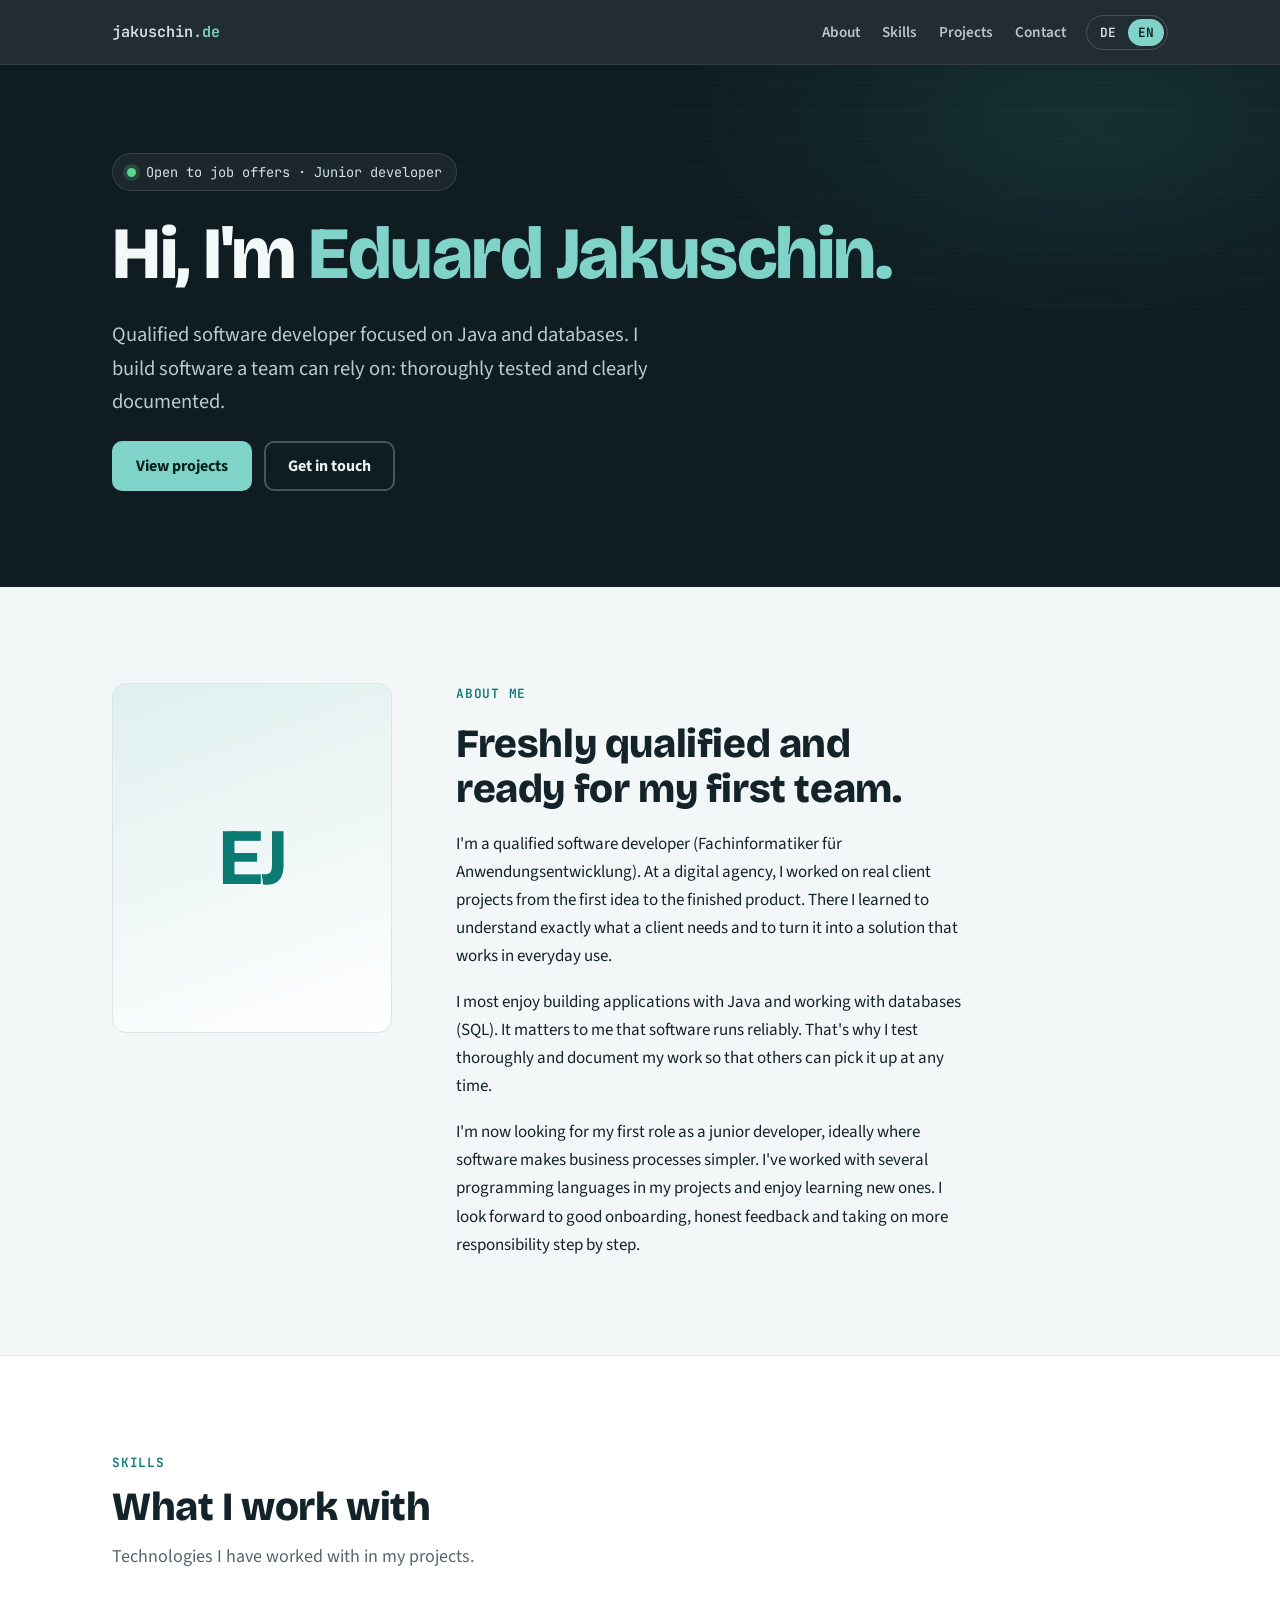
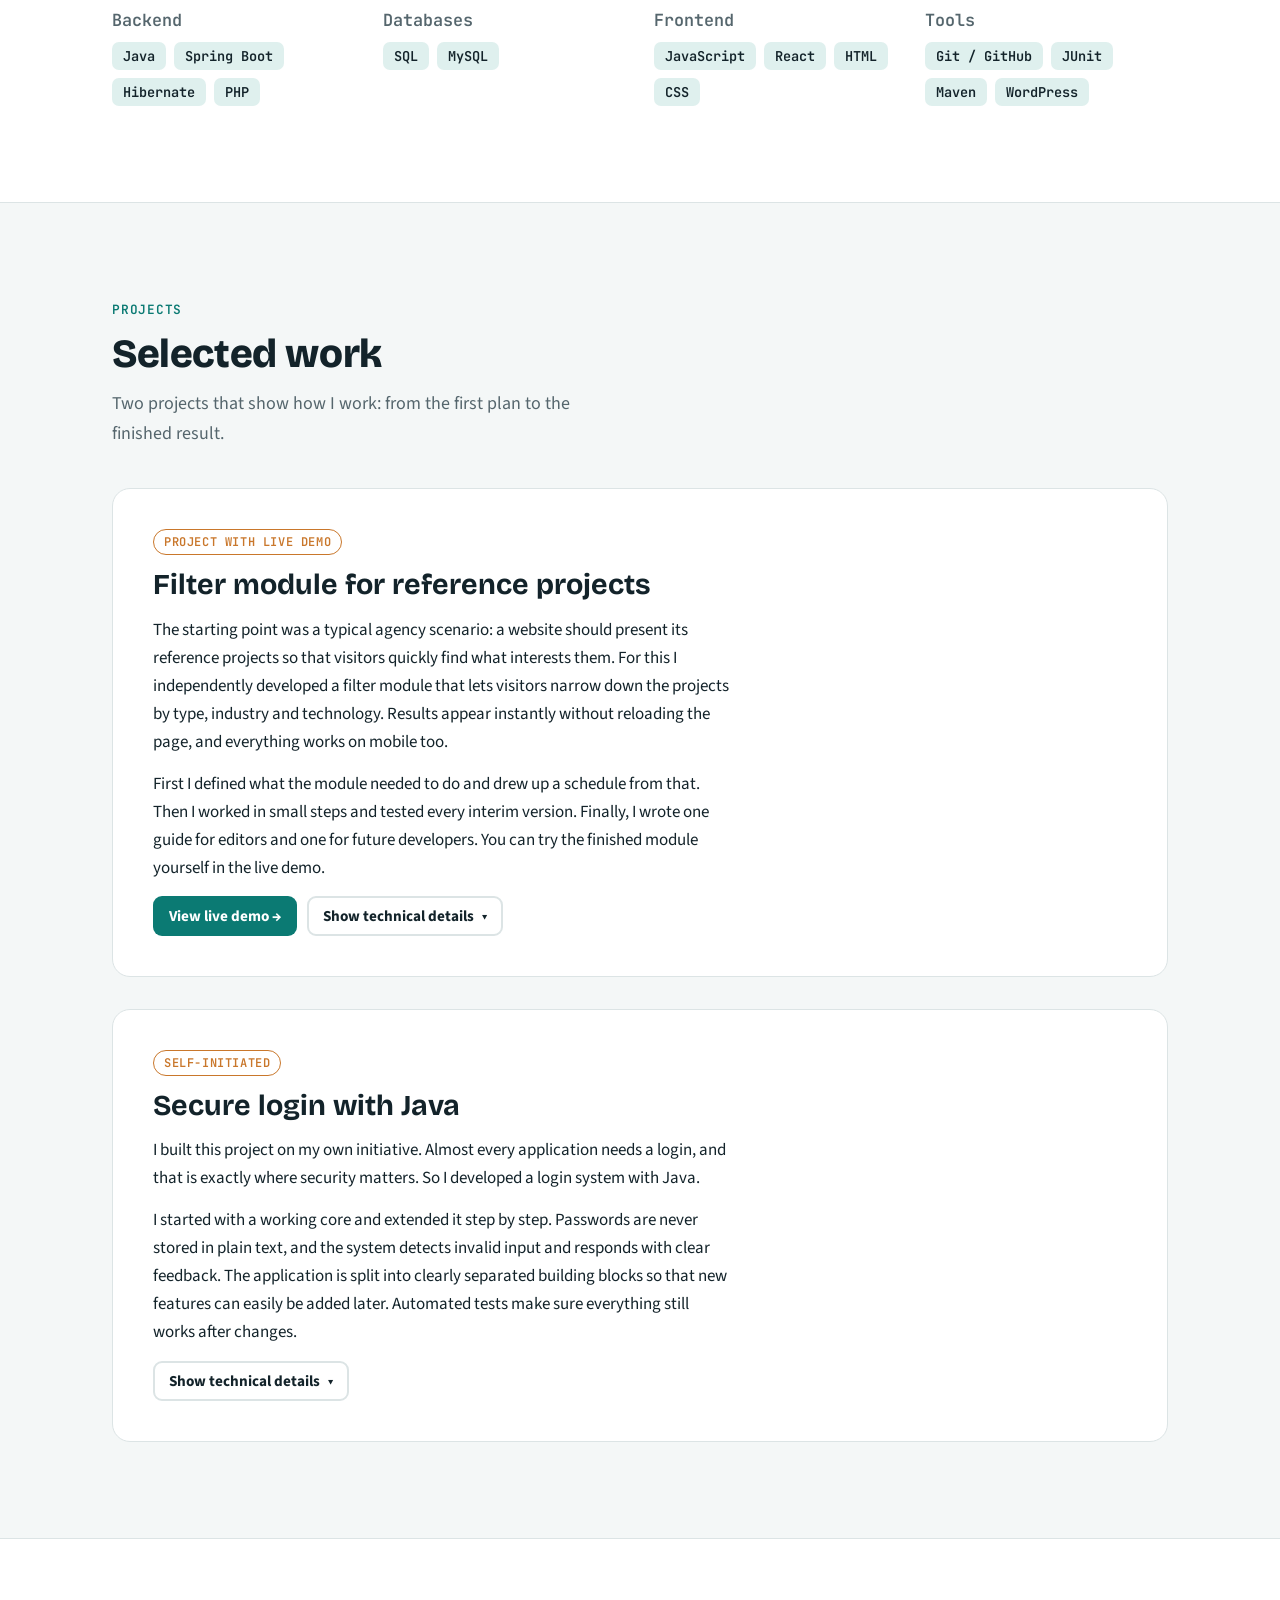
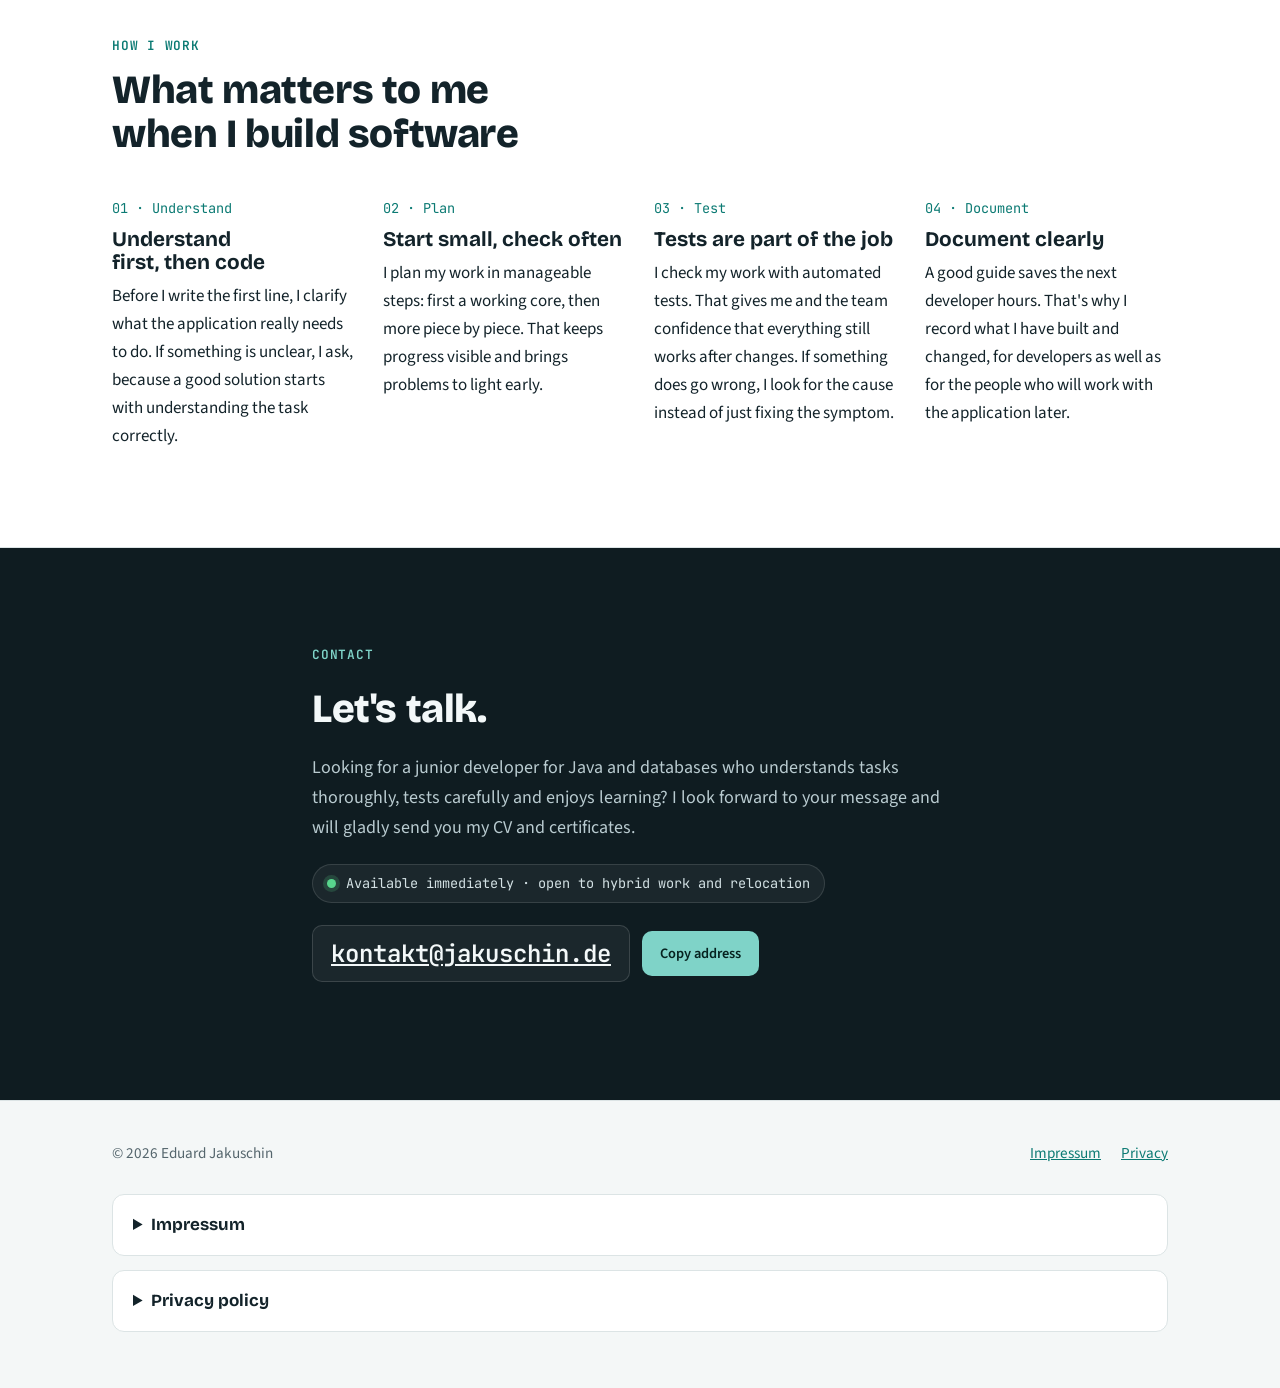
==== commit 516e6917: "Add files via upload Übersetzungen" ====
--- a/index.html
+++ b/index.html
@@ -222,7 +222,7 @@
           <div class="summary">
             <span class="badge" data-i18n="s1.badge">Projekt mit Live-Demo</span>
             <h3 id="s1-title" data-i18n="s1.title">Filtermodul für Referenzprojekte</h3>
-            <p data-i18n="s1.p1">Ausgangspunkt war ein typischer Fall aus dem Agenturalltag: Eine Website soll ihre Referenzprojekte so zeigen, dass Besucher schnell finden, was sie interessiert. Dafür habe ich ein Filtermodul entwickelt, mit dem Besucher die Projekte nach Art, Branche und Technologie eingrenzen können. Die Ergebnisse erscheinen sofort, ohne dass die Seite neu lädt, und alles funktioniert auch auf dem Handy.</p>
+            <p data-i18n="s1.p1">Ausgangspunkt war ein typischer Fall aus dem Agenturalltag: Eine Website soll ihre Referenzprojekte so zeigen, dass Besucher schnell finden, was sie interessiert. Dafür habe ich eigenständig ein Filtermodul entwickelt, mit dem Besucher die Projekte nach Art, Branche und Technologie eingrenzen können. Die Ergebnisse erscheinen sofort, ohne dass die Seite neu lädt, und alles funktioniert auch auf dem Handy.</p>
             <p data-i18n="s1.p2">Zuerst habe ich festgelegt, was das Modul können muss, und daraus einen Zeitplan erstellt. Danach habe ich in kleinen Schritten gearbeitet und jeden Zwischenstand getestet. Zum Abschluss habe ich eine Anleitung für die Redaktion und eine für künftige Entwickler geschrieben. Das fertige Modul können Sie in der Live-Demo selbst ausprobieren.</p>
             <div class="project-links">
               <a class="btn-demo" href="portfolio-filter/" data-i18n="p1.demo">Live-Demo ansehen</a>
@@ -260,7 +260,7 @@
 
         <article class="project" aria-labelledby="s2-title">
           <div class="summary">
-            <span class="badge" data-i18n="s2.badge">Eigenes Projekt</span>
+            <span class="badge" data-i18n="s2.badge">Aus Eigeninitiative</span>
             <h3 id="s2-title" data-i18n="s2.title">Sichere Anmeldung mit Java</h3>
             <p data-i18n="s2.p1">Dieses Projekt habe ich aus eigener Initiative umgesetzt. Fast jede Anwendung braucht eine Anmeldung, und gerade dort zählt Sicherheit. Deshalb habe ich mit Java ein Login-System entwickelt.</p>
             <p data-i18n="s2.p2">Ich habe mit einem lauffähigen Kern begonnen und ihn Schritt für Schritt erweitert. Passwörter werden nicht im Klartext gespeichert, und fehlerhafte Eingaben erkennt das System und gibt eine klare Rückmeldung. Die Anwendung ist in klar getrennte Bausteine aufgeteilt, damit sie sich später leicht um neue Funktionen erweitern lässt. Automatische Tests stellen sicher, dass alles auch nach Änderungen noch funktioniert.</p>
@@ -305,10 +305,10 @@
         <h2 id="approach-title" data-i18n="approach.title">Was mir beim Entwickeln wichtig ist</h2>
       </div>
       <div class="approach">
-        <div><code>01 · understand()</code><h3 data-i18n="a1.t">Erst verstehen, dann programmieren</h3><p data-i18n="a1.p">Bevor ich die erste Zeile schreibe, kläre ich, was die Anwendung wirklich leisten soll. Wenn etwas unklar ist, frage ich nach, denn eine gute Lösung beginnt mit dem richtigen Verständnis der Aufgabe.</p></div>
-        <div><code>02 · iterate()</code><h3 data-i18n="a2.t">Klein anfangen, oft prüfen</h3><p data-i18n="a2.p">Ich plane meine Arbeit in überschaubaren Schritten: erst ein funktionierender Kern, dann Stück für Stück mehr. So bleibt der Fortschritt sichtbar, und Probleme fallen früh auf.</p></div>
-        <div><code>03 · test()</code><h3 data-i18n="a3.t">Tests gehören dazu</h3><p data-i18n="a3.p">Ich prüfe meine Arbeit mit automatischen Tests. Das gibt mir und dem Team die Sicherheit, dass alles auch nach Änderungen noch funktioniert. Wenn doch etwas hakt, suche ich die Ursache, statt nur das Symptom zu beheben.</p></div>
-        <div><code>04 · docs()</code><h3 data-i18n="a4.t">Verständlich dokumentieren</h3><p data-i18n="a4.p">Ein guter Leitfaden spart dem nächsten Entwickler Stunden. Deshalb halte ich fest, was ich gebaut und geändert habe, für Entwickler genauso wie für die Menschen, die später mit der Anwendung arbeiten.</p></div>
+        <div><code data-i18n="a1.c">01 · Verstehen</code><h3 data-i18n="a1.t">Erst verstehen, dann programmieren</h3><p data-i18n="a1.p">Bevor ich die erste Zeile schreibe, kläre ich, was die Anwendung wirklich leisten soll. Wenn etwas unklar ist, frage ich nach, denn eine gute Lösung beginnt mit dem richtigen Verständnis der Aufgabe.</p></div>
+        <div><code data-i18n="a2.c">02 · Planen</code><h3 data-i18n="a2.t">Klein anfangen, oft prüfen</h3><p data-i18n="a2.p">Ich plane meine Arbeit in überschaubaren Schritten: erst ein funktionierender Kern, dann Stück für Stück mehr. So bleibt der Fortschritt sichtbar, und Probleme fallen früh auf.</p></div>
+        <div><code data-i18n="a3.c">03 · Testen</code><h3 data-i18n="a3.t">Tests gehören dazu</h3><p data-i18n="a3.p">Ich prüfe meine Arbeit mit automatischen Tests. Das gibt mir und dem Team die Sicherheit, dass alles auch nach Änderungen noch funktioniert. Wenn doch etwas hakt, suche ich die Ursache, statt nur das Symptom zu beheben.</p></div>
+        <div><code data-i18n="a4.c">04 · Dokumentieren</code><h3 data-i18n="a4.t">Verständlich dokumentieren</h3><p data-i18n="a4.p">Ein guter Leitfaden spart dem nächsten Entwickler Stunden. Deshalb halte ich fest, was ich gebaut und geändert habe, für Entwickler genauso wie für die Menschen, die später mit der Anwendung arbeiten.</p></div>
       </div>
     </div>
   </section>
@@ -378,9 +378,9 @@
     "projects.lead":"Two projects that show how I work: from the first plan to the finished result.",
     "s1.badge":"Project with live demo",
     "s1.title":"Filter module for reference projects",
-    "s1.p1":"The starting point was a typical agency scenario: a website should present its reference projects so that visitors quickly find what interests them. For this I built a filter module that lets visitors narrow down the projects by type, industry and technology. Results appear instantly without reloading the page, and everything works on mobile too.",
+    "s1.p1":"The starting point was a typical agency scenario: a website should present its reference projects so that visitors quickly find what interests them. For this I independently developed a filter module that lets visitors narrow down the projects by type, industry and technology. Results appear instantly without reloading the page, and everything works on mobile too.",
     "s1.p2":"First I defined what the module needed to do and drew up a schedule from that. Then I worked in small steps and tested every interim version. Finally, I wrote one guide for editors and one for future developers. You can try the finished module yourself in the live demo.",
-    "s2.badge":"Own project",
+    "s2.badge":"Self-initiated",
     "s2.title":"Secure login with Java",
     "s2.p1":"I built this project on my own initiative. Almost every application needs a login, and that is exactly where security matters. So I developed a login system with Java.",
     "s2.p2":"I started with a working core and extended it step by step. Passwords are never stored in plain text, and the system detects invalid input and responds with clear feedback. The application is split into clearly separated building blocks so that new features can easily be added later. Automated tests make sure everything still works after changes.",
@@ -405,6 +405,7 @@
     "p2.i5":"Tests with JUnit 5 and Mockito",
     "p2.result":"A working login backend with database connection, cleanly separated layers and secure authentication.",
     "approach.eyebrow":"How I work","approach.title":"What matters to me when I build software",
+    "a1.c":"01 · Understand","a2.c":"02 · Plan","a3.c":"03 · Test","a4.c":"04 · Document",
     "a1.t":"Understand first, then code","a1.p":"Before I write the first line, I clarify what the application really needs to do. If something is unclear, I ask, because a good solution starts with understanding the task correctly.",
     "a2.t":"Start small, check often","a2.p":"I plan my work in manageable steps: first a working core, then more piece by piece. That keeps progress visible and brings problems to light early.",
     "a3.t":"Tests are part of the job","a3.p":"I check my work with automated tests. That gives me and the team confidence that everything still works after changes. If something does go wrong, I look for the cause instead of just fixing the symptom.",
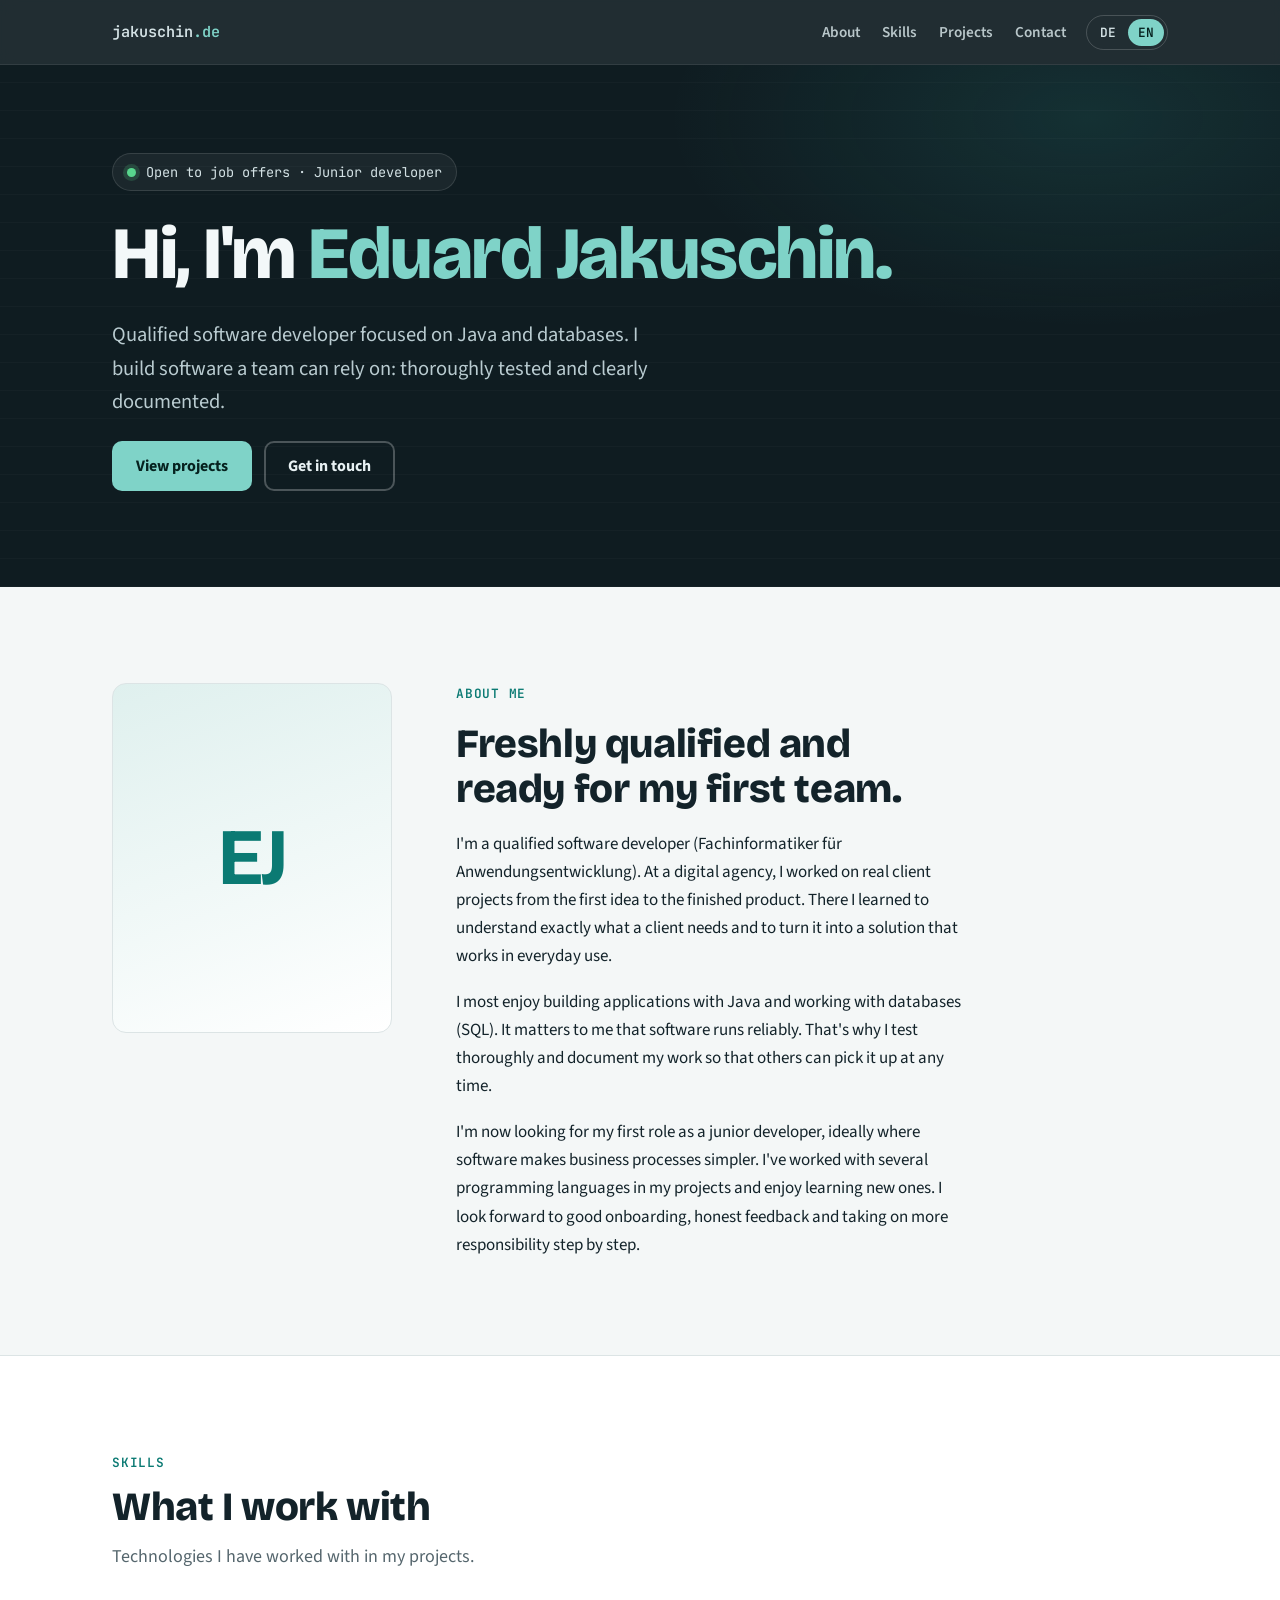
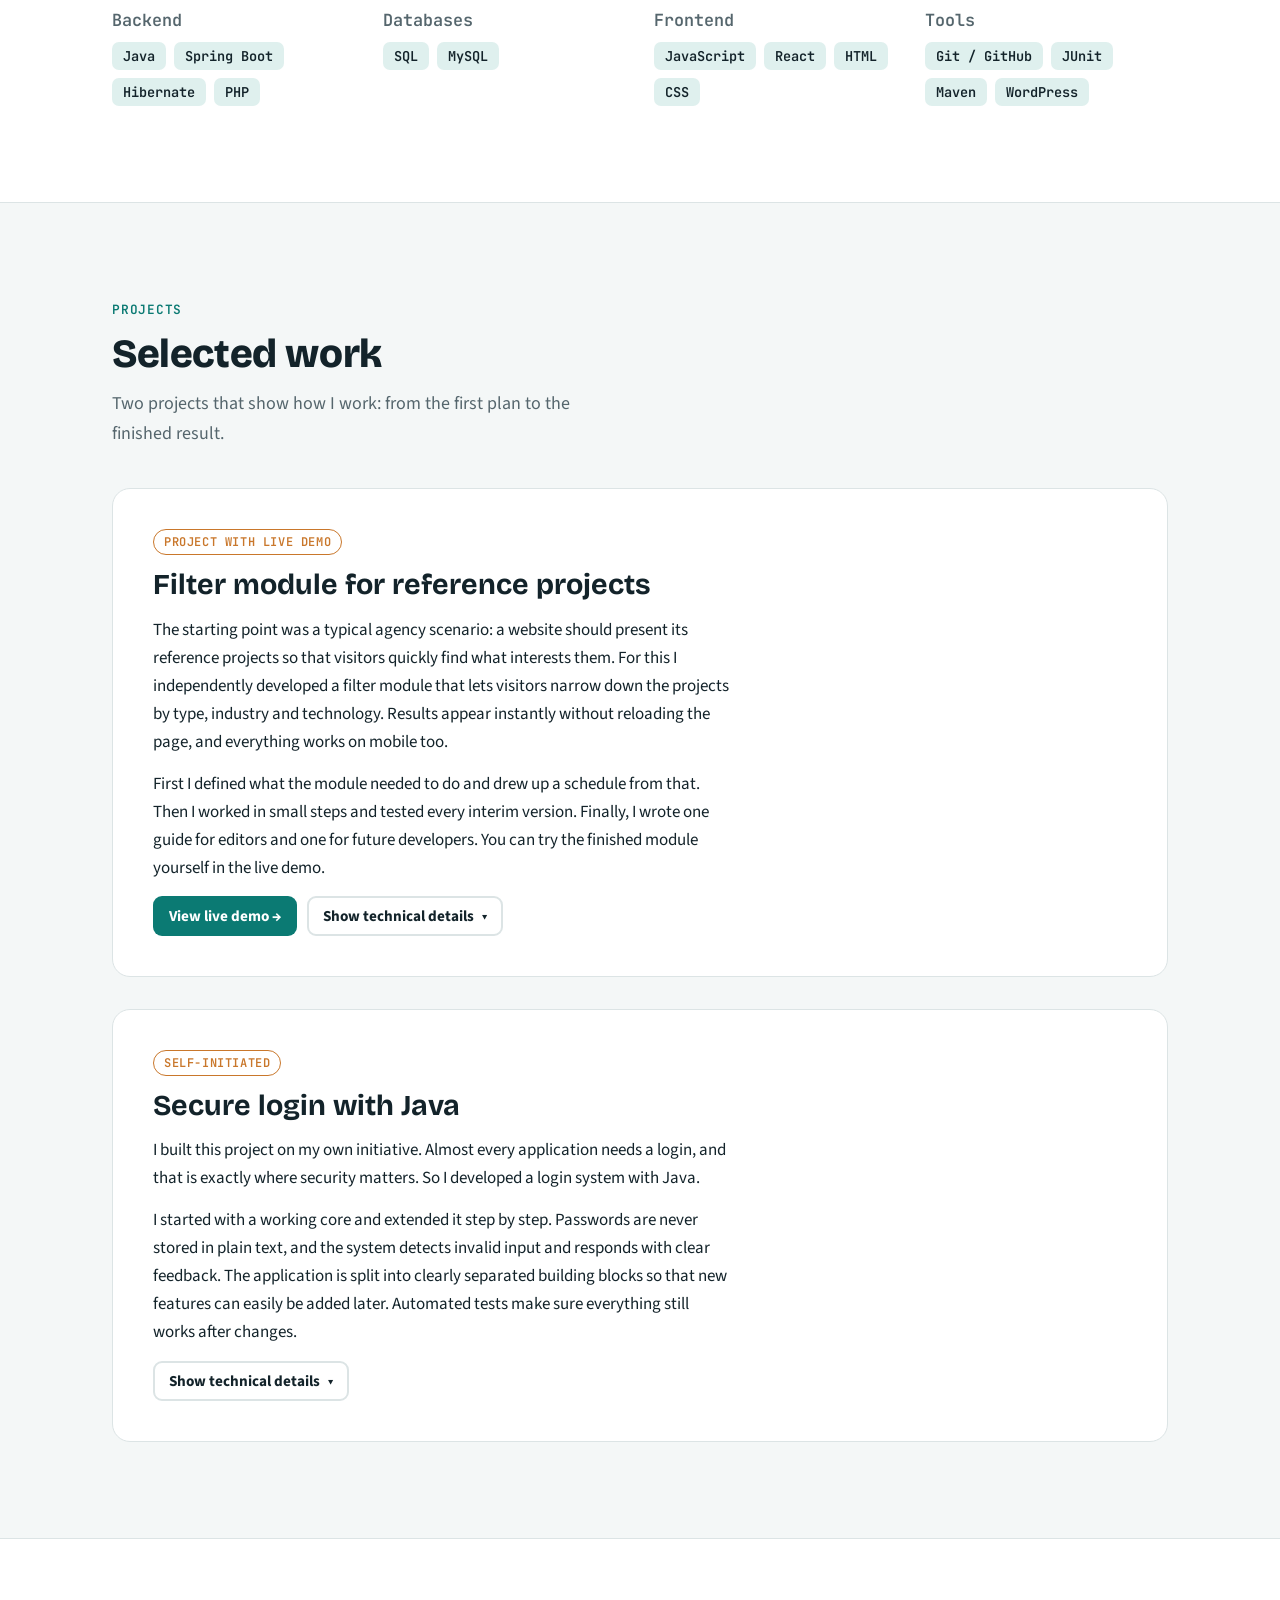
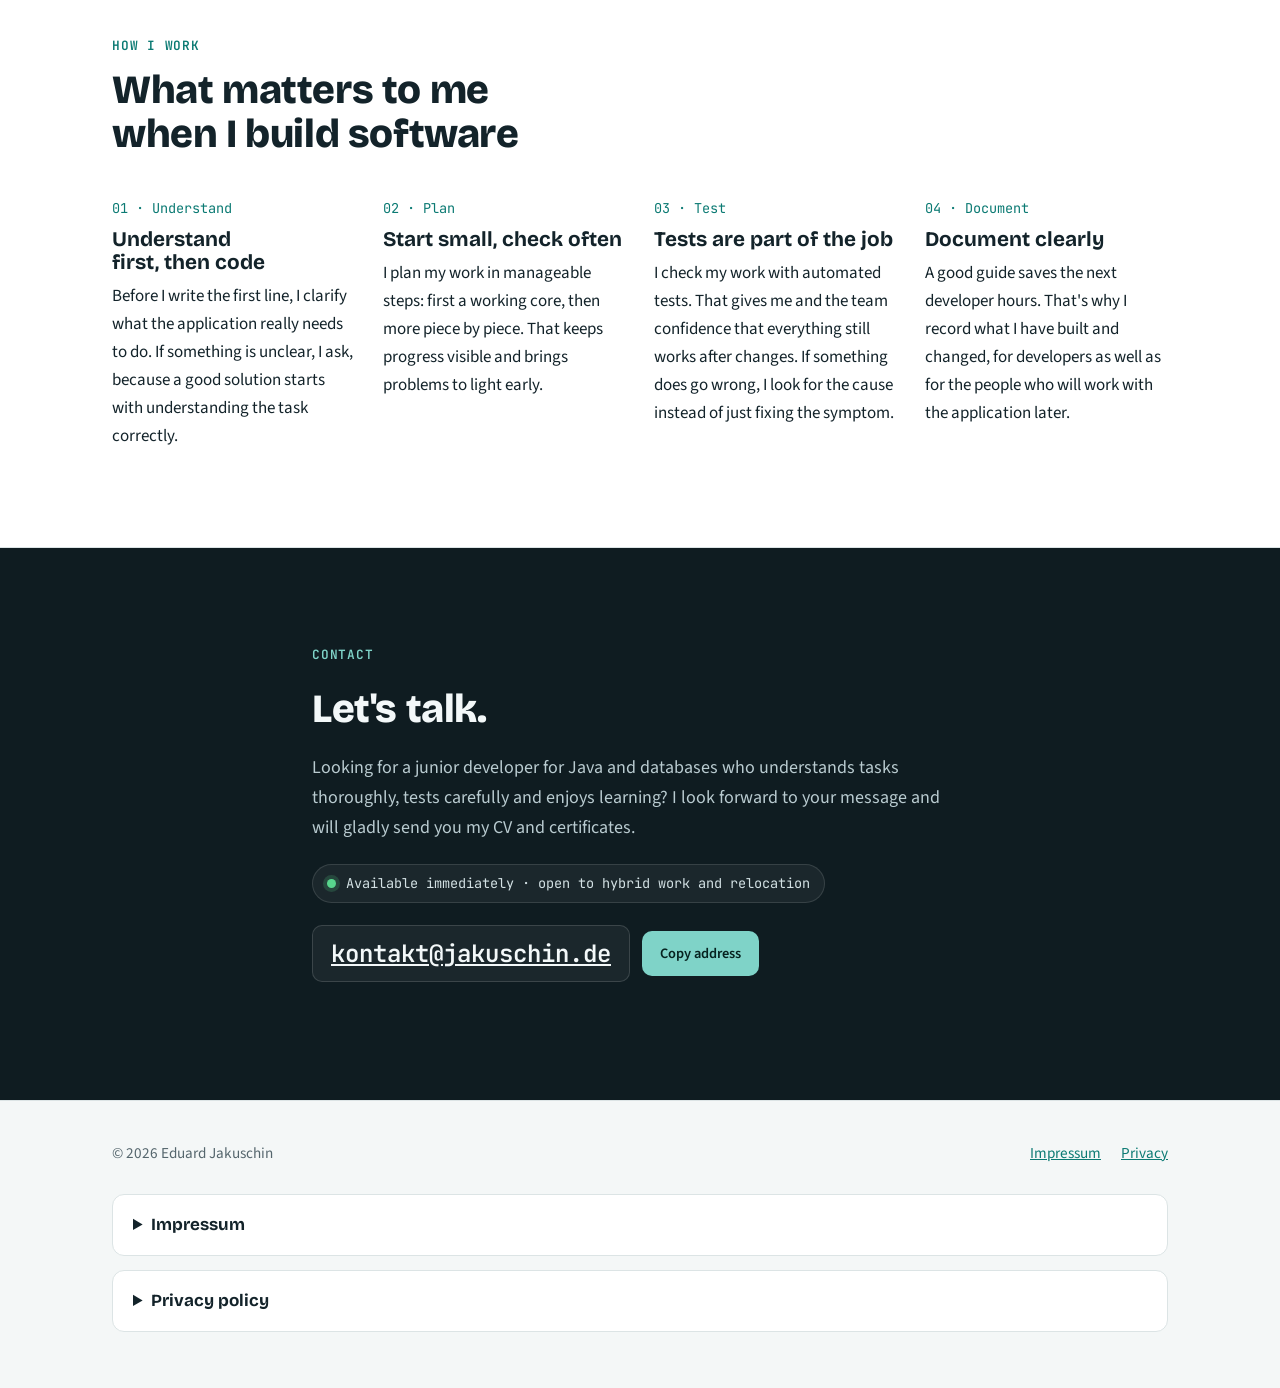
==== commit 2d18e9e5: "Add files via upload Lokale Fonts" ====
--- a/index.html
+++ b/index.html
@@ -5,9 +5,7 @@
 <meta name="viewport" content="width=device-width, initial-scale=1, viewport-fit=cover">
 <title>Eduard Jakuschin</title>
 <meta name="description" content="Eduard Jakuschin – Fachinformatiker für Anwendungsentwicklung. Portfolio mit Projekten in Java, Spring Boot, PHP, WordPress und JavaScript.">
-<link rel="preconnect" href="https://fonts.googleapis.com">
-<link rel="preconnect" href="https://fonts.gstatic.com" crossorigin>
-<link rel="stylesheet" href="https://fonts.googleapis.com/css2?family=Bricolage+Grotesque:opsz,wght@12..96,500;12..96,700;12..96,800&family=Source+Sans+3:wght@400;600;700&family=JetBrains+Mono:wght@400;600&display=swap">
+<link rel="stylesheet" href="fonts/fonts.css">
 <style>
 :root{
   --bg:#F4F7F7; --surface:#FFFFFF; --ink:#13232A; --muted:#55666D; --line:#DCE4E5;
--- a/fonts/fonts.css
+++ b/fonts/fonts.css
@@ -0,0 +1,26 @@
+/*
+  Schriften für jakuschin.de – lokal eingebunden, damit beim Seitenaufruf keine Daten an Google gehen.
+  Alle drei Schriften stehen unter der SIL Open Font License 1.1 (Lizenztexte in diesem Ordner).
+  Quelle: github.com/google/fonts
+*/
+@font-face{
+  font-family:"Bricolage Grotesque";
+  src:url("bricolage-grotesque.woff2") format("woff2");
+  font-weight:400 800;
+  font-style:normal;
+  font-display:swap;
+}
+@font-face{
+  font-family:"Source Sans 3";
+  src:url("source-sans-3.woff2") format("woff2");
+  font-weight:200 900;
+  font-style:normal;
+  font-display:swap;
+}
+@font-face{
+  font-family:"JetBrains Mono";
+  src:url("jetbrains-mono.woff2") format("woff2");
+  font-weight:400 600;
+  font-style:normal;
+  font-display:swap;
+}
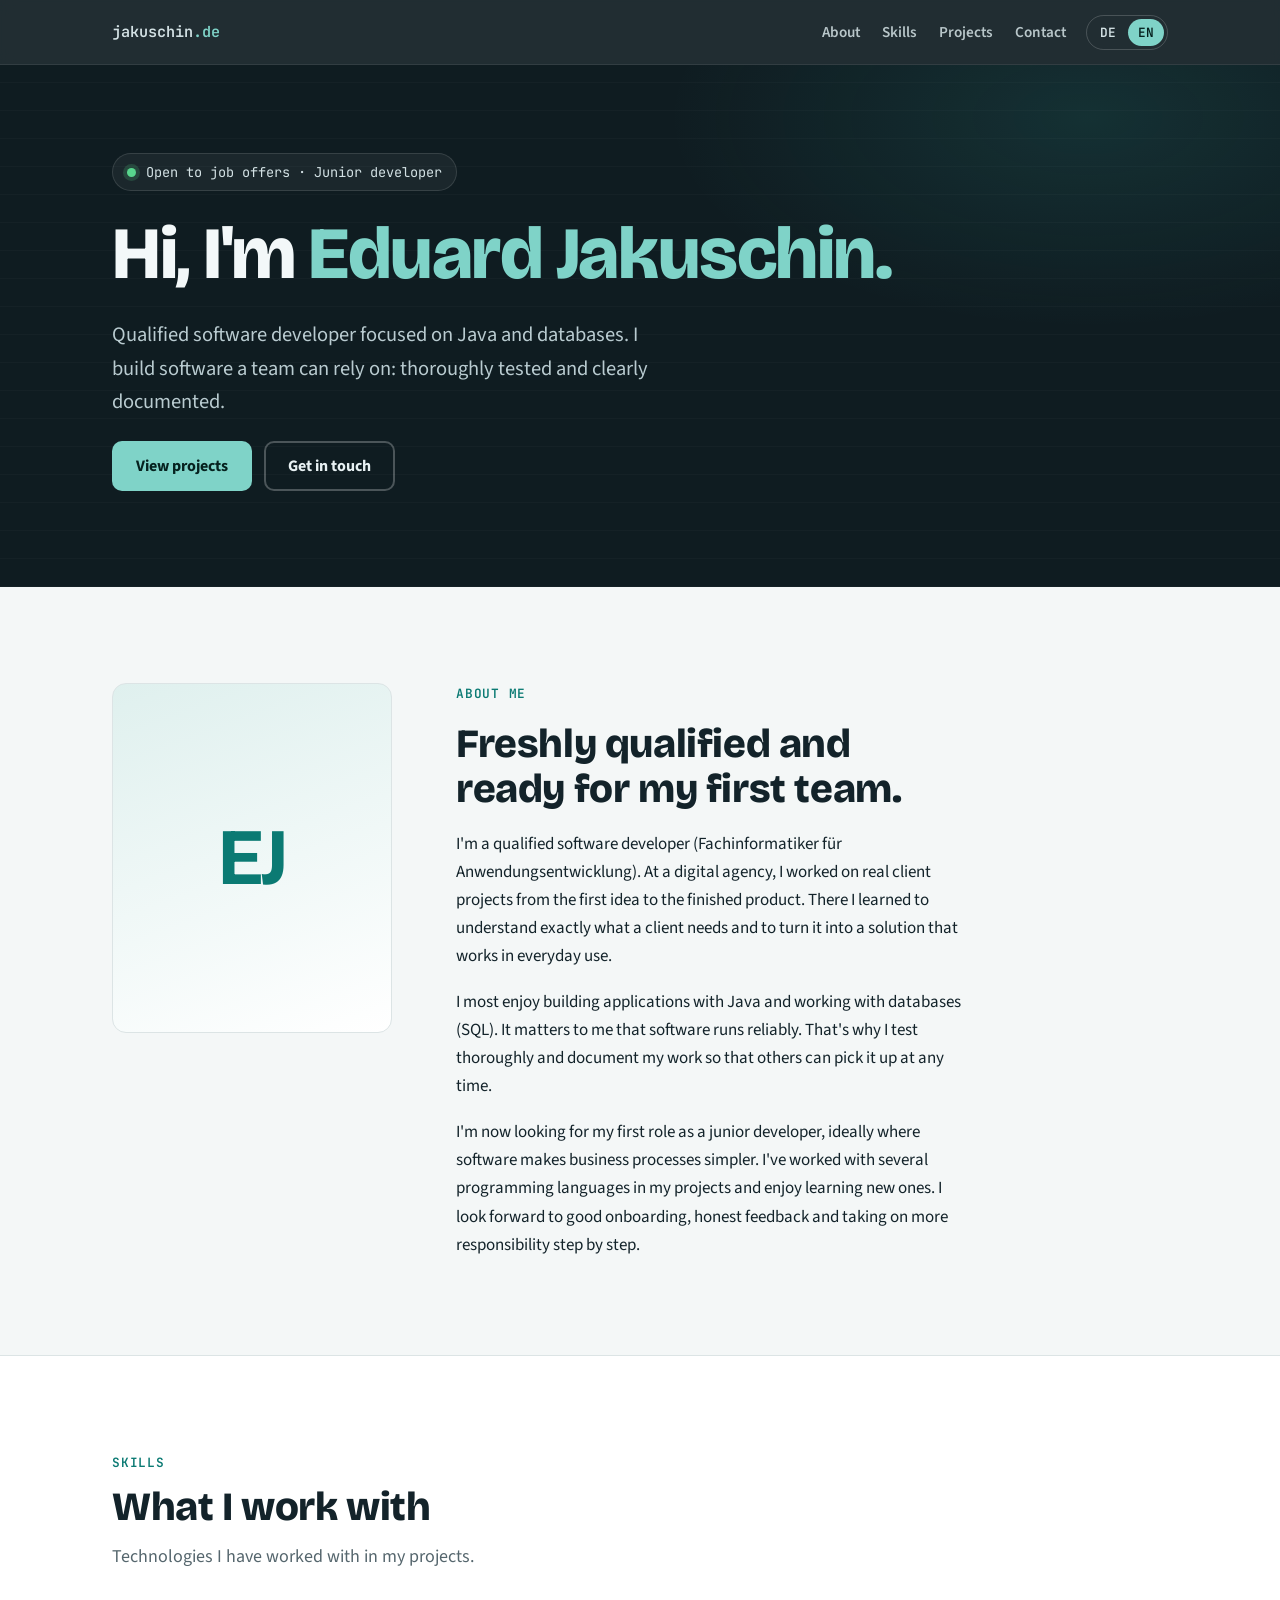
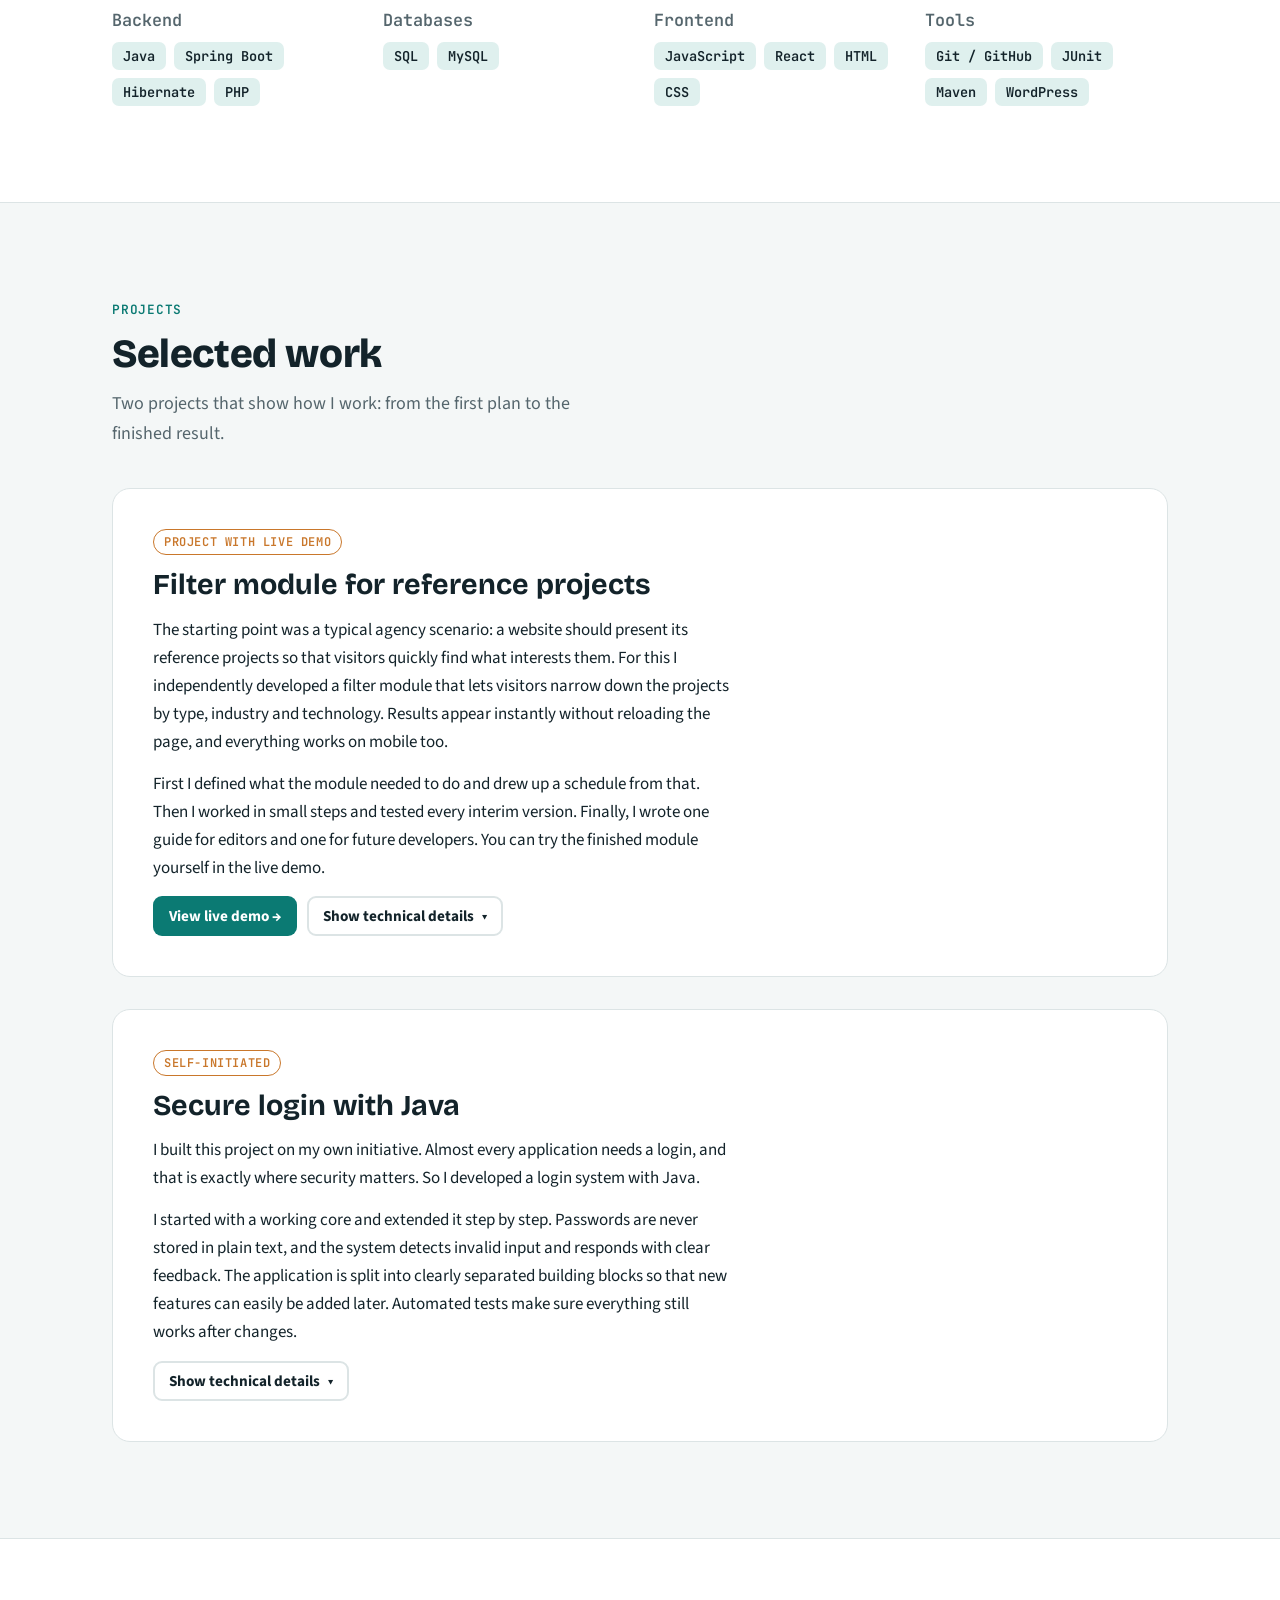
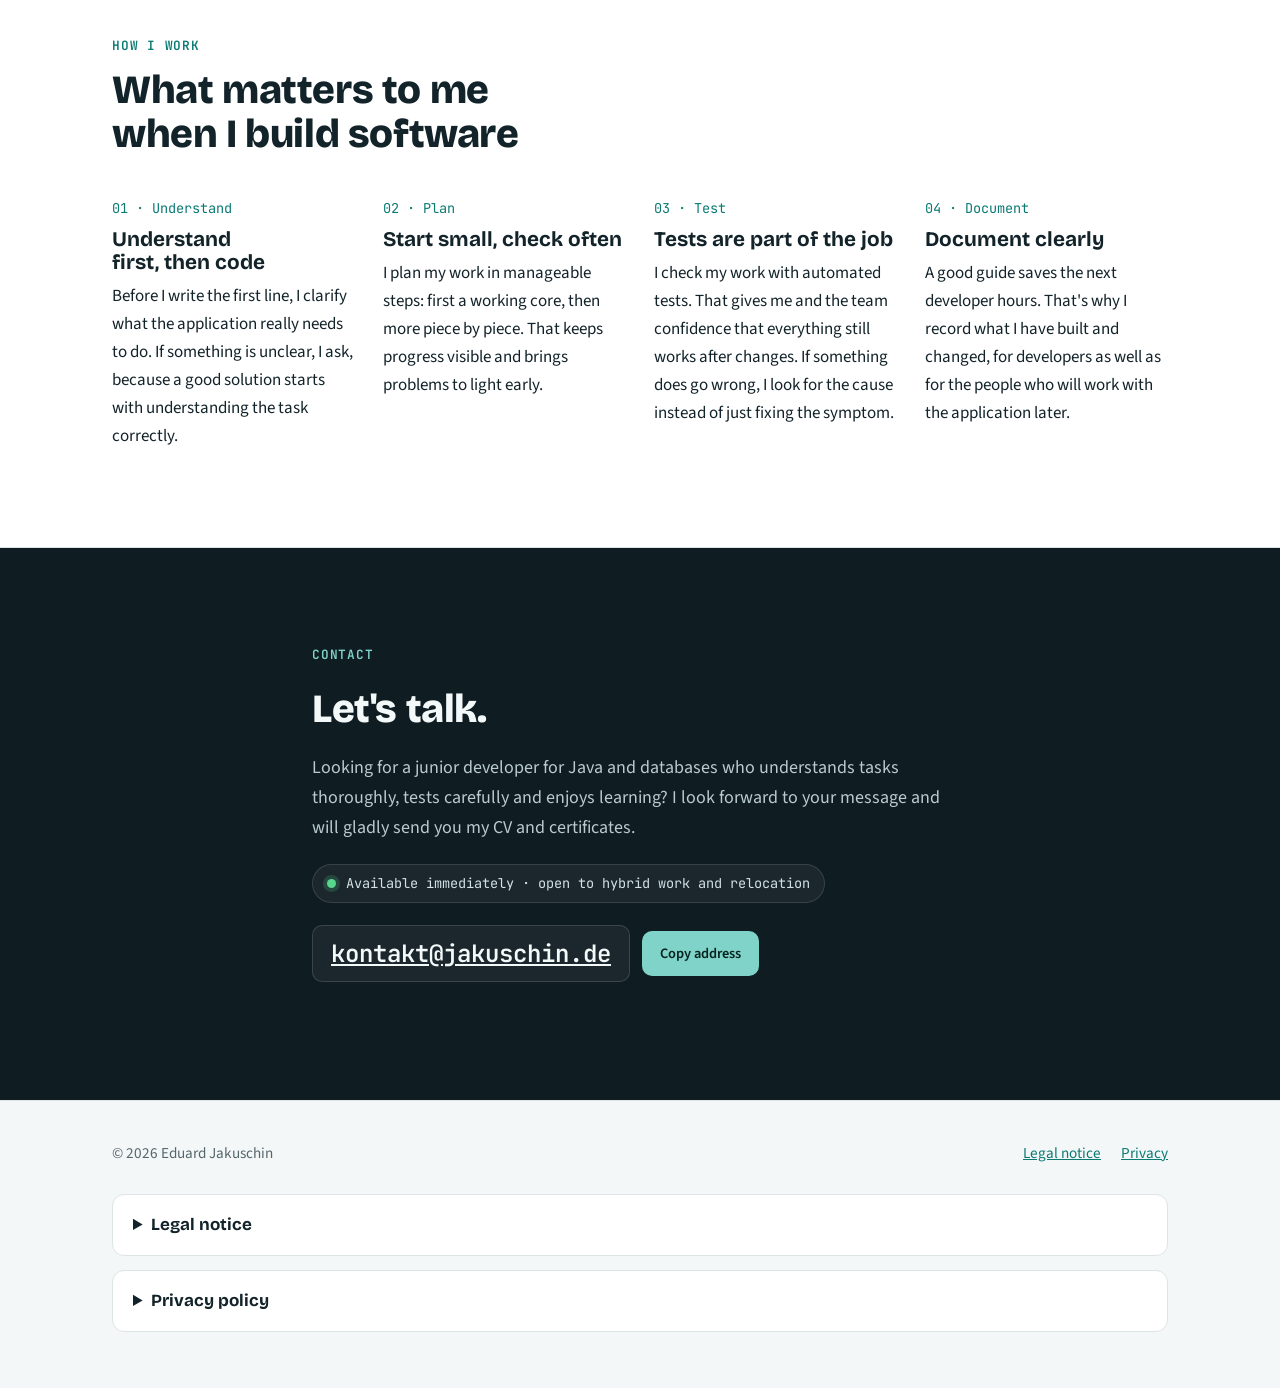
==== commit 4cbccc4c: "Impressum und Datenschutzerklärung" ====
--- a/index.html
+++ b/index.html
@@ -139,7 +139,13 @@
 .legal details{background:var(--surface);border:1px solid var(--line);border-radius:12px;padding:16px 20px}
 .legal summary{cursor:pointer;font-weight:700;font-family:var(--font-display)}
 .legal .body{display:grid;gap:10px;margin-top:12px;color:var(--ink);font-size:.98rem;max-width:68ch}
-.legal .ph{background:var(--accent-soft);padding:0 4px;border-radius:4px;font-family:var(--font-mono);font-size:.88em}
+.legal-lang{display:grid;gap:10px}
+.legal .body h3{font-size:1.15rem;margin-top:14px}
+.legal .body h4{margin:8px 0 0;font:700 1rem/1.3 var(--font-display)}
+.legal .body h5{margin:4px 0 0;font:700 .95rem/1.4 var(--font-body)}
+.legal .body ul{margin:0;padding-left:1.2em;display:grid;gap:6px}
+.legal .body a{overflow-wrap:anywhere}
+.legal-note{font-size:.9rem;color:var(--muted);border-left:3px solid var(--accent);padding:4px 0 4px 12px}
 </style>
 
 </head>
@@ -331,25 +337,185 @@
     <div class="foot">
       <span>© 2026 Eduard Jakuschin</span>
       <nav aria-label="Rechtliches">
-        <a href="#impressum">Impressum</a>
+        <a href="#impressum" data-i18n="foot.imprint">Impressum</a>
         <a href="#datenschutz" data-i18n="foot.privacy">Datenschutz</a>
       </nav>
     </div>
 
     <div class="legal">
       <details id="impressum">
-        <summary>Impressum</summary>
+        <summary data-i18n="foot.imprint">Impressum</summary>
         <div class="body">
-          <p><strong>Angaben gemäß § 5 DDG</strong></p>
-          <p>Eduard Jakuschin<br><span class="ph">[Straße und Hausnummer]</span><br><span class="ph">[PLZ] [Ort]</span></p>
-          <p><strong>Kontakt</strong><br>E-Mail: kontakt@jakuschin.de</p>
-          <p><strong>Verantwortlich für den Inhalt nach § 18 Abs. 2 MStV</strong><br>Eduard Jakuschin, Anschrift wie oben</p>
+          <div class="legal-lang" data-lang-block="de" lang="de">
+            <p><strong>Angaben gemäß § 5 DDG</strong></p>
+            <p>Eduard Jakuschin<br>Freiimfelder Straße 15<br>06112 Halle (Saale)</p>
+            <p><strong>Kontakt</strong><br>E-Mail: <a href="mailto:kontakt@jakuschin.de">kontakt@jakuschin.de</a></p>
+            <p><strong>Verantwortlich für den Inhalt nach § 18 Abs. 2 MStV</strong><br>Eduard Jakuschin, Anschrift wie oben</p>
+            <p>Quelle: <a href="https://www.e-recht24.de/impressum-generator.html">https://www.e-recht24.de/impressum-generator.html</a></p>
+          </div>
+          <div class="legal-lang" data-lang-block="en" lang="en" hidden>
+            <p class="legal-note">This English version is provided for convenience only. In case of any discrepancy, the German version shall prevail.</p>
+            <p><strong>Information pursuant to § 5 DDG (German Digital Services Act)</strong></p>
+            <p>Eduard Jakuschin<br>Freiimfelder Straße 15<br>06112 Halle (Saale)<br>Germany</p>
+            <p><strong>Contact</strong><br>Email: <a href="mailto:kontakt@jakuschin.de">kontakt@jakuschin.de</a></p>
+            <p><strong>Responsible for the content pursuant to § 18(2) MStV (German Interstate Media Treaty)</strong><br>Eduard Jakuschin, address as above</p>
+            <p>Source: <a href="https://www.e-recht24.de/impressum-generator.html">https://www.e-recht24.de/impressum-generator.html</a></p>
+          </div>
         </div>
       </details>
       <details id="datenschutz">
         <summary data-i18n="foot.privacyTitle">Datenschutzerklärung</summary>
         <div class="body">
-          <p><span class="ph">[Datenschutzerklärung einfügen]</span></p>
+          <div class="legal-lang" data-lang-block="de" lang="de">
+            <h3>1. Datenschutz auf einen Blick</h3>
+            <h4>Allgemeine Hinweise</h4>
+            <p>Die folgenden Hinweise geben einen einfachen Überblick darüber, was mit Ihren personenbezogenen Daten passiert, wenn Sie diese Website besuchen. Personenbezogene Daten sind alle Daten, mit denen Sie persönlich identifiziert werden können. Ausführliche Informationen zum Thema Datenschutz entnehmen Sie unserer unter diesem Text aufgeführten Datenschutzerklärung.</p>
+            <h4>Datenerfassung auf dieser Website</h4>
+            <h5>Wer ist verantwortlich für die Datenerfassung auf dieser Website?</h5>
+            <p>Die Datenverarbeitung auf dieser Website erfolgt durch den Websitebetreiber. Dessen Kontaktdaten können Sie dem Abschnitt „Hinweis zur verantwortlichen Stelle“ in dieser Datenschutzerklärung entnehmen.</p>
+            <h5>Wie erfassen wir Ihre Daten?</h5>
+            <p>Ihre Daten werden zum einen dadurch erhoben, dass Sie uns diese mitteilen. Hierbei kann es sich z.&nbsp;B. um Daten handeln, die Sie in ein Kontaktformular eingeben.</p>
+            <p>Andere Daten werden automatisch oder nach Ihrer Einwilligung beim Besuch der Website durch unsere IT-Systeme erfasst. Das sind vor allem technische Daten (z.&nbsp;B. Internetbrowser, Betriebssystem oder Uhrzeit des Seitenaufrufs). Die Erfassung dieser Daten erfolgt automatisch, sobald Sie diese Website betreten.</p>
+            <h5>Wofür nutzen wir Ihre Daten?</h5>
+            <p>Ein Teil der Daten wird erhoben, um eine fehlerfreie Bereitstellung der Website zu gewährleisten. Andere Daten können zur Analyse Ihres Nutzerverhaltens verwendet werden. Sofern über die Website Verträge geschlossen oder angebahnt werden können, werden die übermittelten Daten auch für Vertragsangebote, Bestellungen oder sonstige Auftragsanfragen verarbeitet.</p>
+            <h5>Welche Rechte haben Sie bezüglich Ihrer Daten?</h5>
+            <p>Sie haben jederzeit das Recht, unentgeltlich Auskunft über Herkunft, Empfänger und Zweck Ihrer gespeicherten personenbezogenen Daten zu erhalten. Sie haben außerdem ein Recht, die Berichtigung oder Löschung dieser Daten zu verlangen. Wenn Sie eine Einwilligung zur Datenverarbeitung erteilt haben, können Sie diese Einwilligung jederzeit für die Zukunft widerrufen. Außerdem haben Sie das Recht, unter bestimmten Umständen die Einschränkung der Verarbeitung Ihrer personenbezogenen Daten zu verlangen. Des Weiteren steht Ihnen ein Beschwerderecht bei der zuständigen Aufsichtsbehörde zu.</p>
+            <p>Hierzu sowie zu weiteren Fragen zum Thema Datenschutz können Sie sich jederzeit an uns wenden.</p>
+
+            <h3>2. Hosting</h3>
+            <p>Wir hosten die Inhalte unserer Website bei folgendem Anbieter:</p>
+            <h4>Externes Hosting</h4>
+            <p>Diese Website wird extern gehostet. Die personenbezogenen Daten, die auf dieser Website erfasst werden, werden auf den Servern des Hosters / der Hoster gespeichert. Hierbei kann es sich v.&nbsp;a. um IP-Adressen, Kontaktanfragen, Meta- und Kommunikationsdaten, Vertragsdaten, Kontaktdaten, Namen, Websitezugriffe und sonstige Daten, die über eine Website generiert werden, handeln.</p>
+            <p>Das externe Hosting erfolgt zum Zwecke der Vertragserfüllung gegenüber unseren potenziellen und bestehenden Kunden (Art. 6 Abs. 1 lit. b DSGVO) und im Interesse einer sicheren, schnellen und effizienten Bereitstellung unseres Online-Angebots durch einen professionellen Anbieter (Art. 6 Abs. 1 lit. f DSGVO). Sofern eine entsprechende Einwilligung abgefragt wurde, erfolgt die Verarbeitung ausschließlich auf Grundlage von Art. 6 Abs. 1 lit. a DSGVO und § 25 Abs. 1 TDDDG, soweit die Einwilligung die Speicherung von Cookies oder den Zugriff auf Informationen im Endgerät des Nutzers (z.&nbsp;B. Device-Fingerprinting) im Sinne des TDDDG umfasst. Die Einwilligung ist jederzeit widerrufbar.</p>
+            <p>Unser(e) Hoster wird bzw. werden Ihre Daten nur insoweit verarbeiten, wie dies zur Erfüllung seiner Leistungspflichten erforderlich ist und unsere Weisungen in Bezug auf diese Daten befolgen.</p>
+            <p>Wir setzen folgende(n) Hoster ein:</p>
+            <p>GitHub, Inc.<br>88 Colin P Kelly Jr Street<br>San Francisco, CA 94107<br>USA</p>
+
+            <h3>3. Allgemeine Hinweise und Pflichtinformationen</h3>
+            <h4>Datenschutz</h4>
+            <p>Die Betreiber dieser Seiten nehmen den Schutz Ihrer persönlichen Daten sehr ernst. Wir behandeln Ihre personenbezogenen Daten vertraulich und entsprechend den gesetzlichen Datenschutzvorschriften sowie dieser Datenschutzerklärung.</p>
+            <p>Wenn Sie diese Website benutzen, werden verschiedene personenbezogene Daten erhoben. Personenbezogene Daten sind Daten, mit denen Sie persönlich identifiziert werden können. Die vorliegende Datenschutzerklärung erläutert, welche Daten wir erheben und wofür wir sie nutzen. Sie erläutert auch, wie und zu welchem Zweck das geschieht.</p>
+            <p>Wir weisen darauf hin, dass die Datenübertragung im Internet (z.&nbsp;B. bei der Kommunikation per E-Mail) Sicherheitslücken aufweisen kann. Ein lückenloser Schutz der Daten vor dem Zugriff durch Dritte ist nicht möglich.</p>
+            <h4>Hinweis zur verantwortlichen Stelle</h4>
+            <p>Die verantwortliche Stelle für die Datenverarbeitung auf dieser Website ist:</p>
+            <p>Eduard Jakuschin<br>Freiimfelder Straße 15<br>06112 Halle (Saale)</p>
+            <p>E-Mail: <a href="mailto:kontakt@jakuschin.de">kontakt@jakuschin.de</a></p>
+            <p>Verantwortliche Stelle ist die natürliche oder juristische Person, die allein oder gemeinsam mit anderen über die Zwecke und Mittel der Verarbeitung von personenbezogenen Daten (z.&nbsp;B. Namen, E-Mail-Adressen o.&nbsp;Ä.) entscheidet.</p>
+            <h4>Speicherdauer</h4>
+            <p>Soweit innerhalb dieser Datenschutzerklärung keine speziellere Speicherdauer genannt wurde, verbleiben Ihre personenbezogenen Daten bei uns, bis der Zweck für die Datenverarbeitung entfällt. Wenn Sie ein berechtigtes Löschersuchen geltend machen oder eine Einwilligung zur Datenverarbeitung widerrufen, werden Ihre Daten gelöscht, sofern wir keine anderen rechtlich zulässigen Gründe für die Speicherung Ihrer personenbezogenen Daten haben (z.&nbsp;B. steuer- oder handelsrechtliche Aufbewahrungsfristen); im letztgenannten Fall erfolgt die Löschung nach Fortfall dieser Gründe.</p>
+            <h4>Allgemeine Hinweise zu den Rechtsgrundlagen der Datenverarbeitung auf dieser Website</h4>
+            <p>Sofern Sie in die Datenverarbeitung eingewilligt haben, verarbeiten wir Ihre personenbezogenen Daten auf Grundlage von Art. 6 Abs. 1 lit. a DSGVO bzw. Art. 9 Abs. 2 lit. a DSGVO, sofern besondere Datenkategorien nach Art. 9 Abs. 1 DSGVO verarbeitet werden. Im Falle einer ausdrücklichen Einwilligung in die Übertragung personenbezogener Daten in Drittstaaten erfolgt die Datenverarbeitung außerdem auf Grundlage von Art. 49 Abs. 1 lit. a DSGVO. Sofern Sie in die Speicherung von Cookies oder in den Zugriff auf Informationen in Ihr Endgerät (z.&nbsp;B. via Device-Fingerprinting) eingewilligt haben, erfolgt die Datenverarbeitung zusätzlich auf Grundlage von § 25 Abs. 1 TDDDG. Die Einwilligung ist jederzeit widerrufbar. Sind Ihre Daten zur Vertragserfüllung oder zur Durchführung vorvertraglicher Maßnahmen erforderlich, verarbeiten wir Ihre Daten auf Grundlage des Art. 6 Abs. 1 lit. b DSGVO. Des Weiteren verarbeiten wir Ihre Daten, sofern diese zur Erfüllung einer rechtlichen Verpflichtung erforderlich sind, auf Grundlage von Art. 6 Abs. 1 lit. c DSGVO. Die Datenverarbeitung kann ferner auf Grundlage unseres berechtigten Interesses nach Art. 6 Abs. 1 lit. f DSGVO erfolgen. Über die jeweils im Einzelfall einschlägigen Rechtsgrundlagen wird in den folgenden Absätzen dieser Datenschutzerklärung informiert.</p>
+            <h4>Empfänger von personenbezogenen Daten</h4>
+            <p>Im Rahmen unserer Geschäftstätigkeit arbeiten wir mit verschiedenen externen Stellen zusammen. Dabei ist teilweise auch eine Übermittlung von personenbezogenen Daten an diese externen Stellen erforderlich. Wir geben personenbezogene Daten nur dann an externe Stellen weiter, wenn dies im Rahmen einer Vertragserfüllung erforderlich ist, wenn wir gesetzlich hierzu verpflichtet sind (z.&nbsp;B. Weitergabe von Daten an Steuerbehörden), wenn wir ein berechtigtes Interesse nach Art. 6 Abs. 1 lit. f DSGVO an der Weitergabe haben oder wenn eine sonstige Rechtsgrundlage die Datenweitergabe erlaubt. Beim Einsatz von Auftragsverarbeitern geben wir personenbezogene Daten unserer Kunden nur auf Grundlage eines gültigen Vertrags über Auftragsverarbeitung weiter. Im Falle einer gemeinsamen Verarbeitung wird ein Vertrag über gemeinsame Verarbeitung geschlossen.</p>
+            <h4>Widerruf Ihrer Einwilligung zur Datenverarbeitung</h4>
+            <p>Viele Datenverarbeitungsvorgänge sind nur mit Ihrer ausdrücklichen Einwilligung möglich. Sie können eine bereits erteilte Einwilligung jederzeit widerrufen. Die Rechtmäßigkeit der bis zum Widerruf erfolgten Datenverarbeitung bleibt vom Widerruf unberührt.</p>
+            <h4>Widerspruchsrecht gegen die Datenerhebung in besonderen Fällen sowie gegen Direktwerbung (Art. 21 DSGVO)</h4>
+            <p>WENN DIE DATENVERARBEITUNG AUF GRUNDLAGE VON ART. 6 ABS. 1 LIT. E ODER F DSGVO ERFOLGT, HABEN SIE JEDERZEIT DAS RECHT, AUS GRÜNDEN, DIE SICH AUS IHRER BESONDEREN SITUATION ERGEBEN, GEGEN DIE VERARBEITUNG IHRER PERSONENBEZOGENEN DATEN WIDERSPRUCH EINZULEGEN; DIES GILT AUCH FÜR EIN AUF DIESE BESTIMMUNGEN GESTÜTZTES PROFILING. DIE JEWEILIGE RECHTSGRUNDLAGE, AUF DENEN EINE VERARBEITUNG BERUHT, ENTNEHMEN SIE DIESER DATENSCHUTZERKLÄRUNG. WENN SIE WIDERSPRUCH EINLEGEN, WERDEN WIR IHRE BETROFFENEN PERSONENBEZOGENEN DATEN NICHT MEHR VERARBEITEN, ES SEI DENN, WIR KÖNNEN ZWINGENDE SCHUTZWÜRDIGE GRÜNDE FÜR DIE VERARBEITUNG NACHWEISEN, DIE IHRE INTERESSEN, RECHTE UND FREIHEITEN ÜBERWIEGEN ODER DIE VERARBEITUNG DIENT DER GELTENDMACHUNG, AUSÜBUNG ODER VERTEIDIGUNG VON RECHTSANSPRÜCHEN (WIDERSPRUCH NACH ART. 21 ABS. 1 DSGVO).</p>
+            <p>WERDEN IHRE PERSONENBEZOGENEN DATEN VERARBEITET, UM DIREKTWERBUNG ZU BETREIBEN, SO HABEN SIE DAS RECHT, JEDERZEIT WIDERSPRUCH GEGEN DIE VERARBEITUNG SIE BETREFFENDER PERSONENBEZOGENER DATEN ZUM ZWECKE DERARTIGER WERBUNG EINZULEGEN; DIES GILT AUCH FÜR DAS PROFILING, SOWEIT ES MIT SOLCHER DIREKTWERBUNG IN VERBINDUNG STEHT. WENN SIE WIDERSPRECHEN, WERDEN IHRE PERSONENBEZOGENEN DATEN ANSCHLIESSEND NICHT MEHR ZUM ZWECKE DER DIREKTWERBUNG VERWENDET (WIDERSPRUCH NACH ART. 21 ABS. 2 DSGVO).</p>
+            <h4>Beschwerderecht bei der zuständigen Aufsichtsbehörde</h4>
+            <p>Im Falle von Verstößen gegen die DSGVO steht den Betroffenen ein Beschwerderecht bei einer Aufsichtsbehörde, insbesondere in dem Mitgliedstaat ihres gewöhnlichen Aufenthalts, ihres Arbeitsplatzes oder des Orts des mutmaßlichen Verstoßes zu. Das Beschwerderecht besteht unbeschadet anderweitiger verwaltungsrechtlicher oder gerichtlicher Rechtsbehelfe.</p>
+            <h4>Recht auf Datenübertragbarkeit</h4>
+            <p>Sie haben das Recht, Daten, die wir auf Grundlage Ihrer Einwilligung oder in Erfüllung eines Vertrags automatisiert verarbeiten, an sich oder an einen Dritten in einem gängigen, maschinenlesbaren Format aushändigen zu lassen. Sofern Sie die direkte Übertragung der Daten an einen anderen Verantwortlichen verlangen, erfolgt dies nur, soweit es technisch machbar ist.</p>
+            <h4>Auskunft, Berichtigung und Löschung</h4>
+            <p>Sie haben im Rahmen der geltenden gesetzlichen Bestimmungen jederzeit das Recht auf unentgeltliche Auskunft über Ihre gespeicherten personenbezogenen Daten, deren Herkunft und Empfänger und den Zweck der Datenverarbeitung und ggf. ein Recht auf Berichtigung oder Löschung dieser Daten. Hierzu sowie zu weiteren Fragen zum Thema personenbezogene Daten können Sie sich jederzeit an uns wenden.</p>
+            <h4>Recht auf Einschränkung der Verarbeitung</h4>
+            <p>Sie haben das Recht, die Einschränkung der Verarbeitung Ihrer personenbezogenen Daten zu verlangen. Hierzu können Sie sich jederzeit an uns wenden. Das Recht auf Einschränkung der Verarbeitung besteht in folgenden Fällen:</p>
+            <ul>
+              <li>Wenn Sie die Richtigkeit Ihrer bei uns gespeicherten personenbezogenen Daten bestreiten, benötigen wir in der Regel Zeit, um dies zu überprüfen. Für die Dauer der Prüfung haben Sie das Recht, die Einschränkung der Verarbeitung Ihrer personenbezogenen Daten zu verlangen.</li>
+              <li>Wenn die Verarbeitung Ihrer personenbezogenen Daten unrechtmäßig geschah/geschieht, können Sie statt der Löschung die Einschränkung der Datenverarbeitung verlangen.</li>
+              <li>Wenn wir Ihre personenbezogenen Daten nicht mehr benötigen, Sie sie jedoch zur Ausübung, Verteidigung oder Geltendmachung von Rechtsansprüchen benötigen, haben Sie das Recht, statt der Löschung die Einschränkung der Verarbeitung Ihrer personenbezogenen Daten zu verlangen.</li>
+              <li>Wenn Sie einen Widerspruch nach Art. 21 Abs. 1 DSGVO eingelegt haben, muss eine Abwägung zwischen Ihren und unseren Interessen vorgenommen werden. Solange noch nicht feststeht, wessen Interessen überwiegen, haben Sie das Recht, die Einschränkung der Verarbeitung Ihrer personenbezogenen Daten zu verlangen.</li>
+            </ul>
+            <p>Wenn Sie die Verarbeitung Ihrer personenbezogenen Daten eingeschränkt haben, dürfen diese Daten – von ihrer Speicherung abgesehen – nur mit Ihrer Einwilligung oder zur Geltendmachung, Ausübung oder Verteidigung von Rechtsansprüchen oder zum Schutz der Rechte einer anderen natürlichen oder juristischen Person oder aus Gründen eines wichtigen öffentlichen Interesses der Europäischen Union oder eines Mitgliedstaats verarbeitet werden.</p>
+            <h4>SSL- bzw. TLS-Verschlüsselung</h4>
+            <p>Diese Seite nutzt aus Sicherheitsgründen und zum Schutz der Übertragung vertraulicher Inhalte, wie zum Beispiel Bestellungen oder Anfragen, die Sie an uns als Seitenbetreiber senden, eine SSL- bzw. TLS-Verschlüsselung. Eine verschlüsselte Verbindung erkennen Sie daran, dass die Adresszeile des Browsers von „http://“ auf „https://“ wechselt und an dem Schloss-Symbol in Ihrer Browserzeile.</p>
+            <p>Wenn die SSL- bzw. TLS-Verschlüsselung aktiviert ist, können die Daten, die Sie an uns übermitteln, nicht von Dritten mitgelesen werden.</p>
+            <h4>Widerspruch gegen Werbe-E-Mails</h4>
+            <p>Der Nutzung von im Rahmen der Impressumspflicht veröffentlichten Kontaktdaten zur Übersendung von nicht ausdrücklich angeforderter Werbung und Informationsmaterialien wird hiermit widersprochen. Die Betreiber der Seiten behalten sich ausdrücklich rechtliche Schritte im Falle der unverlangten Zusendung von Werbeinformationen, etwa durch Spam-E-Mails, vor.</p>
+
+            <h3>4. Datenerfassung auf dieser Website</h3>
+            <h4>Anfrage per E-Mail, Telefon oder Telefax</h4>
+            <p>Wenn Sie uns per E-Mail, Telefon oder Telefax kontaktieren, wird Ihre Anfrage inklusive aller daraus hervorgehenden personenbezogenen Daten (Name, Anfrage) zum Zwecke der Bearbeitung Ihres Anliegens bei uns gespeichert und verarbeitet. Diese Daten geben wir nicht ohne Ihre Einwilligung weiter.</p>
+            <p>Die Verarbeitung dieser Daten erfolgt auf Grundlage von Art. 6 Abs. 1 lit. b DSGVO, sofern Ihre Anfrage mit der Erfüllung eines Vertrags zusammenhängt oder zur Durchführung vorvertraglicher Maßnahmen erforderlich ist. In allen übrigen Fällen beruht die Verarbeitung auf unserem berechtigten Interesse an der effektiven Bearbeitung der an uns gerichteten Anfragen (Art. 6 Abs. 1 lit. f DSGVO) oder auf Ihrer Einwilligung (Art. 6 Abs. 1 lit. a DSGVO) sofern diese abgefragt wurde; die Einwilligung ist jederzeit widerrufbar.</p>
+            <p>Die von Ihnen an uns per Kontaktanfragen übersandten Daten verbleiben bei uns, bis Sie uns zur Löschung auffordern, Ihre Einwilligung zur Speicherung widerrufen oder der Zweck für die Datenspeicherung entfällt (z.&nbsp;B. nach abgeschlossener Bearbeitung Ihres Anliegens). Zwingende gesetzliche Bestimmungen – insbesondere gesetzliche Aufbewahrungsfristen – bleiben unberührt.</p>
+            <p>Quelle: <a href="https://www.e-recht24.de">https://www.e-recht24.de</a></p>
+          </div>
+
+          <div class="legal-lang" data-lang-block="en" lang="en" hidden>
+            <p class="legal-note">This English version is provided for convenience only. In case of any discrepancy, the German version shall prevail.</p>
+            <h3>1. Privacy at a glance</h3>
+            <h4>General information</h4>
+            <p>The following information provides a simple overview of what happens to your personal data when you visit this website. Personal data is any data that can be used to identify you personally. For detailed information on data protection, please refer to the privacy policy set out below this text.</p>
+            <h4>Data collection on this website</h4>
+            <h5>Who is responsible for data collection on this website?</h5>
+            <p>Data processing on this website is carried out by the website operator. You can find the operator’s contact details in the section “Information about the controller” in this privacy policy.</p>
+            <h5>How do we collect your data?</h5>
+            <p>On the one hand, your data is collected when you provide it to us. This may, for example, be data that you enter into a contact form.</p>
+            <p>Other data is collected automatically or with your consent by our IT systems when you visit the website. This is primarily technical data (e.g. internet browser, operating system or time of page access). This data is collected automatically as soon as you enter this website.</p>
+            <h5>What do we use your data for?</h5>
+            <p>Part of the data is collected to ensure that the website is provided without errors. Other data may be used to analyse your user behaviour. If contracts can be concluded or initiated via the website, the transmitted data is also processed for contract offers, orders or other order enquiries.</p>
+            <h5>What rights do you have regarding your data?</h5>
+            <p>You have the right at any time to receive information free of charge about the origin, recipients and purpose of your stored personal data. You also have the right to request the correction or deletion of this data. If you have given your consent to data processing, you can revoke this consent at any time with effect for the future. You also have the right, under certain circumstances, to request the restriction of the processing of your personal data. Furthermore, you have the right to lodge a complaint with the competent supervisory authority.</p>
+            <p>You can contact us at any time regarding this and any other questions about data protection.</p>
+
+            <h3>2. Hosting</h3>
+            <p>We host the content of our website with the following provider:</p>
+            <h4>External hosting</h4>
+            <p>This website is hosted externally. The personal data collected on this website is stored on the servers of the host(s). This may include, in particular, IP addresses, contact requests, metadata and communication data, contract data, contact details, names, website access data and other data generated via a website.</p>
+            <p>External hosting is used for the purpose of fulfilling contracts with our potential and existing customers (Art. 6(1)(b) GDPR) and in the interest of the secure, fast and efficient provision of our online offering by a professional provider (Art. 6(1)(f) GDPR). Where consent has been requested, processing is carried out exclusively on the basis of Art. 6(1)(a) GDPR and § 25(1) TDDDG, insofar as the consent covers the storage of cookies or access to information on the user’s device (e.g. device fingerprinting) within the meaning of the TDDDG. Consent can be revoked at any time.</p>
+            <p>Our host(s) will only process your data to the extent necessary to fulfil their service obligations and will follow our instructions regarding this data.</p>
+            <p>We use the following host:</p>
+            <p>GitHub, Inc.<br>88 Colin P Kelly Jr Street<br>San Francisco, CA 94107<br>USA</p>
+
+            <h3>3. General information and mandatory information</h3>
+            <h4>Data protection</h4>
+            <p>The operators of these pages take the protection of your personal data very seriously. We treat your personal data confidentially and in accordance with the statutory data protection regulations and this privacy policy.</p>
+            <p>When you use this website, various personal data is collected. Personal data is data that can be used to identify you personally. This privacy policy explains what data we collect and what we use it for. It also explains how and for what purpose this is done.</p>
+            <p>Please note that data transmission over the internet (e.g. when communicating by email) may have security gaps. Complete protection of data against access by third parties is not possible.</p>
+            <h4>Information about the controller</h4>
+            <p>The controller responsible for data processing on this website is:</p>
+            <p>Eduard Jakuschin<br>Freiimfelder Straße 15<br>06112 Halle (Saale)<br>Germany</p>
+            <p>Email: <a href="mailto:kontakt@jakuschin.de">kontakt@jakuschin.de</a></p>
+            <p>The controller is the natural or legal person who, alone or jointly with others, decides on the purposes and means of processing personal data (e.g. names, email addresses, etc.).</p>
+            <h4>Storage period</h4>
+            <p>Unless a more specific storage period has been stated in this privacy policy, your personal data will remain with us until the purpose of the data processing no longer applies. If you assert a justified request for deletion or revoke your consent to data processing, your data will be deleted unless we have other legally permissible reasons for storing your personal data (e.g. retention periods under tax or commercial law); in the latter case, deletion takes place once these reasons no longer apply.</p>
+            <h4>General information on the legal bases for data processing on this website</h4>
+            <p>If you have consented to data processing, we process your personal data on the basis of Art. 6(1)(a) GDPR or Art. 9(2)(a) GDPR if special categories of data pursuant to Art. 9(1) GDPR are processed. In the case of express consent to the transfer of personal data to third countries, data processing is also based on Art. 49(1)(a) GDPR. If you have consented to the storage of cookies or to access to information on your device (e.g. via device fingerprinting), data processing is additionally based on § 25(1) TDDDG. Consent can be revoked at any time. If your data is required to fulfil a contract or to carry out pre-contractual measures, we process your data on the basis of Art. 6(1)(b) GDPR. Furthermore, we process your data on the basis of Art. 6(1)(c) GDPR if it is required to fulfil a legal obligation. Data processing may also be carried out on the basis of our legitimate interest pursuant to Art. 6(1)(f) GDPR. The legal bases relevant in each individual case are explained in the following paragraphs of this privacy policy.</p>
+            <h4>Recipients of personal data</h4>
+            <p>In the course of our business activities, we work with various external parties. In some cases, this also requires the transfer of personal data to these external parties. We only pass on personal data to external parties if this is necessary for the fulfilment of a contract, if we are legally obliged to do so (e.g. disclosure of data to tax authorities), if we have a legitimate interest in the disclosure pursuant to Art. 6(1)(f) GDPR, or if another legal basis permits the disclosure. When using processors, we only pass on our customers’ personal data on the basis of a valid data processing agreement. In the case of joint processing, a joint processing agreement is concluded.</p>
+            <h4>Revocation of your consent to data processing</h4>
+            <p>Many data processing operations are only possible with your express consent. You can revoke consent you have already given at any time. The lawfulness of the data processing carried out until the revocation remains unaffected by the revocation.</p>
+            <h4>Right to object to data collection in special cases and to direct marketing (Art. 21 GDPR)</h4>
+            <p>IF THE DATA PROCESSING IS BASED ON ART. 6(1)(E) OR (F) GDPR, YOU HAVE THE RIGHT AT ANY TIME TO OBJECT TO THE PROCESSING OF YOUR PERSONAL DATA ON GROUNDS RELATING TO YOUR PARTICULAR SITUATION; THIS ALSO APPLIES TO PROFILING BASED ON THESE PROVISIONS. THE LEGAL BASIS ON WHICH ANY PROCESSING IS BASED CAN BE FOUND IN THIS PRIVACY POLICY. IF YOU OBJECT, WE WILL NO LONGER PROCESS YOUR PERSONAL DATA CONCERNED UNLESS WE CAN DEMONSTRATE COMPELLING LEGITIMATE GROUNDS FOR THE PROCESSING WHICH OVERRIDE YOUR INTERESTS, RIGHTS AND FREEDOMS, OR THE PROCESSING SERVES THE ESTABLISHMENT, EXERCISE OR DEFENCE OF LEGAL CLAIMS (OBJECTION PURSUANT TO ART. 21(1) GDPR).</p>
+            <p>IF YOUR PERSONAL DATA IS PROCESSED FOR THE PURPOSE OF DIRECT MARKETING, YOU HAVE THE RIGHT TO OBJECT AT ANY TIME TO THE PROCESSING OF PERSONAL DATA CONCERNING YOU FOR THE PURPOSE OF SUCH MARKETING; THIS ALSO APPLIES TO PROFILING INSOFAR AS IT IS RELATED TO SUCH DIRECT MARKETING. IF YOU OBJECT, YOUR PERSONAL DATA WILL SUBSEQUENTLY NO LONGER BE USED FOR THE PURPOSE OF DIRECT MARKETING (OBJECTION PURSUANT TO ART. 21(2) GDPR).</p>
+            <h4>Right to lodge a complaint with the competent supervisory authority</h4>
+            <p>In the event of violations of the GDPR, data subjects have the right to lodge a complaint with a supervisory authority, in particular in the member state of their habitual residence, their place of work or the place of the alleged violation. The right to lodge a complaint is without prejudice to any other administrative or judicial remedies.</p>
+            <h4>Right to data portability</h4>
+            <p>You have the right to have data that we process automatically on the basis of your consent or in fulfilment of a contract handed over to you or to a third party in a common, machine-readable format. If you request the direct transfer of the data to another controller, this will only be done insofar as it is technically feasible.</p>
+            <h4>Information, correction and deletion</h4>
+            <p>Within the framework of the applicable statutory provisions, you have the right at any time to free information about your stored personal data, its origin and recipients and the purpose of the data processing and, where applicable, a right to correction or deletion of this data. You can contact us at any time regarding this and any other questions about personal data.</p>
+            <h4>Right to restriction of processing</h4>
+            <p>You have the right to request the restriction of the processing of your personal data. You can contact us about this at any time. The right to restriction of processing exists in the following cases:</p>
+            <ul>
+              <li>If you dispute the accuracy of your personal data stored by us, we usually need time to verify this. For the duration of the review, you have the right to request the restriction of the processing of your personal data.</li>
+              <li>If the processing of your personal data was or is unlawful, you can request the restriction of data processing instead of deletion.</li>
+              <li>If we no longer need your personal data but you need it to exercise, defend or assert legal claims, you have the right to request the restriction of the processing of your personal data instead of deletion.</li>
+              <li>If you have lodged an objection pursuant to Art. 21(1) GDPR, your interests and ours must be weighed against each other. As long as it has not yet been determined whose interests prevail, you have the right to request the restriction of the processing of your personal data.</li>
+            </ul>
+            <p>If you have restricted the processing of your personal data, this data – apart from its storage – may only be processed with your consent or for the establishment, exercise or defence of legal claims or for the protection of the rights of another natural or legal person or for reasons of important public interest of the European Union or of a member state.</p>
+            <h4>SSL or TLS encryption</h4>
+            <p>For security reasons and to protect the transmission of confidential content, such as orders or enquiries that you send to us as the site operator, this site uses SSL or TLS encryption. You can recognise an encrypted connection by the fact that the address bar of your browser changes from “http://” to “https://” and by the lock symbol in your browser bar.</p>
+            <p>If SSL or TLS encryption is activated, the data you transmit to us cannot be read by third parties.</p>
+            <h4>Objection to advertising emails</h4>
+            <p>We hereby object to the use of contact data published as part of the legal notice obligation for sending advertising and information material that has not been expressly requested. The operators of these pages expressly reserve the right to take legal action in the event of unsolicited advertising information being sent, for example by spam emails.</p>
+
+            <h3>4. Data collection on this website</h3>
+            <h4>Enquiries by email, telephone or fax</h4>
+            <p>If you contact us by email, telephone or fax, your enquiry, including all resulting personal data (name, enquiry), will be stored and processed by us for the purpose of handling your request. We do not pass on this data without your consent.</p>
+            <p>This data is processed on the basis of Art. 6(1)(b) GDPR if your enquiry is related to the fulfilment of a contract or is necessary to carry out pre-contractual measures. In all other cases, the processing is based on our legitimate interest in the effective handling of enquiries addressed to us (Art. 6(1)(f) GDPR) or on your consent (Art. 6(1)(a) GDPR) if this has been requested; consent can be revoked at any time.</p>
+            <p>The data you send to us via contact requests remains with us until you ask us to delete it, revoke your consent to its storage or the purpose for storing the data no longer applies (e.g. after your request has been processed). Mandatory statutory provisions – in particular statutory retention periods – remain unaffected.</p>
+            <p>Source: <a href="https://www.e-recht24.de">https://www.e-recht24.de</a></p>
+          </div>
         </div>
       </details>
     </div>
@@ -412,7 +578,7 @@
     "contact.lead":"Looking for a junior developer for Java and databases who understands tasks thoroughly, tests carefully and enjoys learning? I look forward to your message and will gladly send you my CV and certificates.",
     "contact.avail":"Available immediately · open to hybrid work and relocation",
     "contact.copy":"Copy address","contact.copied":"Address copied.","contact.select":"Address selected. Press Ctrl+C to copy.",
-    "foot.privacy":"Privacy","foot.privacyTitle":"Privacy policy"
+    "foot.imprint":"Legal notice","foot.privacy":"Privacy","foot.privacyTitle":"Privacy policy"
   }
 };
 T.de = {};
@@ -436,6 +602,7 @@
     if (v !== undefined) el.textContent = v;
   });
   document.querySelectorAll(".lang button").forEach(b => b.setAttribute("aria-pressed", String(b.dataset.lang === l)));
+  document.querySelectorAll("[data-lang-block]").forEach(el => { el.hidden = el.dataset.langBlock !== l; });
   document.getElementById("copy-note").textContent = "";
   labelToggles();
   try { localStorage.setItem("lang", l); } catch(e) {}
